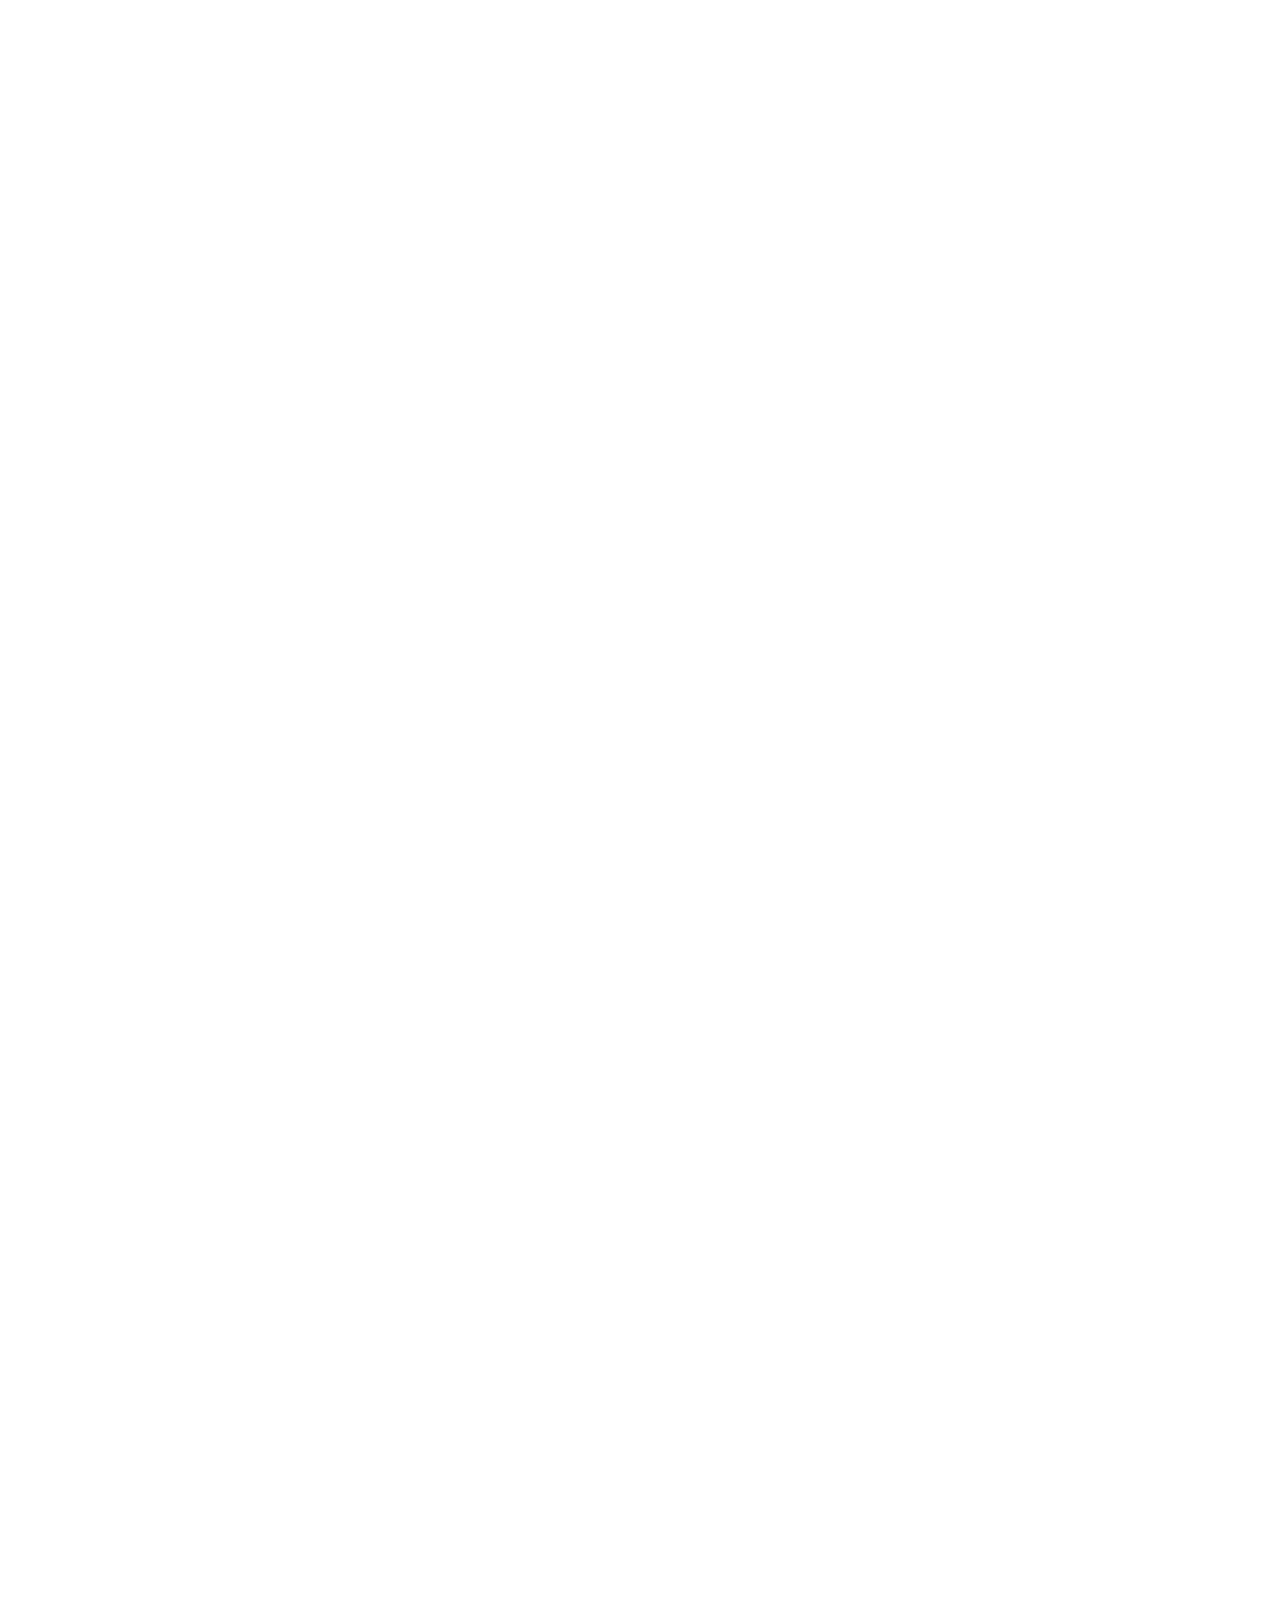
==== index.html @ 17d7c436 "fix(dashboard): fix LLR display, show lead-time adjusted threshold next to policy, add exercise bann" ====
<!DOCTYPE html>
<html lang="en" class="auth-pending">
<head>
  <meta charset="UTF-8">
  <meta name="viewport" content="width=device-width, initial-scale=1.0">
  <title>CrisisSense AI — Calibrated Crisis Decision Intelligence</title>

  <style>html.auth-pending body { visibility: hidden; }</style>
  <script type="module">
    import { isSupabaseConfigured, supabase } from './supabase-config.js';

    function showUser(user) {
      const name = user.user_metadata?.display_name || user.email || 'Duty Officer';
      const nameElem = document.getElementById('userDisplayName');
      const avatarElem = document.getElementById('userAvatarCircle');
      if (nameElem) nameElem.textContent = name.split('@')[0].split('/')[0];
      if (avatarElem) avatarElem.textContent = name.charAt(0).toUpperCase();
    }

    if (!isSupabaseConfigured) {
      window.location.replace('login.html?setup=supabase');
    } else {
      try {
        const { data, error } = await supabase.auth.getSession();
        if (error) throw error;
        if (!data.session) {
          window.location.replace('login.html');
        } else {
          const { data: userData, error: userError } = await supabase.auth.getUser();
          if (userError) throw userError;
          if (!userData.user) {
            window.location.replace('login.html');
          } else {
            showUser(userData.user);
            document.documentElement.classList.remove('auth-pending');

            const logoutBtn = document.getElementById('logoutBtn');
            logoutBtn?.addEventListener('click', async () => {
              logoutBtn.disabled = true;
              const { error: signOutError } = await supabase.auth.signOut();
              if (signOutError) {
                logoutBtn.disabled = false;
                window.alert('Sign-out failed: ' + signOutError.message);
                return;
              }
              window.location.replace('login.html?logout=1');
            });
          }
        }
      } catch (error) {
        console.error('Unable to verify Supabase session:', error);
        window.location.replace('login.html?authError=session');
      }
    }
  </script>
  <link rel="preconnect" href="https://fonts.googleapis.com">
  <link rel="preconnect" href="https://fonts.gstatic.com" crossorigin>
  <link href="https://fonts.googleapis.com/css2?family=Chakra+Petch:ital,wght@0,400;0,600;0,700;1,400&family=JetBrains+Mono:wght@300;400;500;700&family=Plus+Jakarta+Sans:wght@300;400;500;600;700;800&display=swap" rel="stylesheet">
  <link rel="stylesheet" href="styles.css">
</head>
<body class="tactical-theme">

  <!-- MANDATORY EXERCISE BANNER -->
  <div class="exercise-safety-banner" role="alert">
    <span class="safety-badge">EXERCISE ONLY</span>
    <span class="safety-text">EXERCISE &ndash; SIMULATED DATA, NOT FOR OPERATIONAL USE</span>
  </div>

  <!-- TOP NAV BAR -->
  <header class="top-nav">
    <div class="nav-brand">
      <div class="radar-logo-pulse">
        <span class="radar-ping"></span>
        <svg class="nav-icon" viewBox="0 0 24 24" fill="none" stroke="currentColor" stroke-width="2">
          <circle cx="12" cy="12" r="10"></circle>
          <path d="M12 2a10 10 0 0 1 10 10"></path>
          <circle cx="12" cy="12" r="4"></circle>
          <line x1="12" y1="12" x2="19" y2="5"></line>
        </svg>
      </div>
      <div class="brand-text">
        <div class="brand-title">THE FIRST 10 MINUTES</div>
        <div class="brand-subtitle">Online Calibrated Crisis Inference & Optimal Stopping Engine</div>
      </div>
    </div>

    <!-- Live Telemetry Ticker -->
    <div class="nav-telemetry">
      <div class="telemetry-item">
        <span class="label">METROPOLIS:</span>
        <span class="value">SECTOR 07 (8.4M POP)</span>
      </div>
      <div class="telemetry-separator">/</div>
      <div class="telemetry-item">
        <span class="label">CYCLE:</span>
        <span class="value highlight-amber">60s BAYESIAN POSTERIOR</span>
      </div>
      <div class="telemetry-separator">/</div>
      <div class="telemetry-item">
        <span class="label">STATUS:</span>
        <span class="status-indicator live" id="systemStatusIndicator">
          <span class="pulse-dot"></span> <span id="systemStatusText">LIVE ENGINE</span>
        </span>
        <span id="offlineBadge" class="offline-badge" style="display: none;">OFFLINE DEMO DATA</span>
      </div>
    </div>

    <!-- Quick Actions -->
    <div class="nav-actions">
      <button class="sound-toggle-btn" id="soundToggle" title="Toggle Tactical Audio (Synthesized Web Audio)">
        <svg class="audio-icon unmuted" id="audioIcon" viewBox="0 0 24 24" fill="none" stroke="currentColor" stroke-width="2">
          <polygon points="11 5 6 9 2 9 2 15 6 15 11 19 11 5"></polygon>
          <path d="M19.07 4.93a10 10 0 0 1 0 14.14M15.54 8.46a5 5 0 0 1 0 7.07"></path>
        </svg>
        <span class="audio-label" id="audioLabel">AUDIO ON</span>
      </button>

      <a href="#simulator" class="btn btn-outline nav-btn">
        <svg viewBox="0 0 24 24" fill="none" stroke="currentColor" stroke-width="2"><polygon points="5 3 19 12 5 21 5 3"></polygon></svg>
        Live Simulator
      </a>

      <a href="#twin-test" class="btn btn-primary nav-btn">
        <svg viewBox="0 0 24 24" fill="none" stroke="currentColor" stroke-width="2"><path d="M16 16v1a2 2 0 0 1-2 2H3a2 2 0 0 1-2-2V7a2 2 0 0 1 2-2h11a2 2 0 0 1 2 2v1"></path><path d="M18 8h4a2 2 0 0 1 2 2v7a2 2 0 0 1-2 2h-4"></path><circle cx="8" cy="12" r="2"></circle></svg>
        Twin Test
      </a>

      <!-- Logged-in User & Sign Out -->
      <div class="user-auth-badge" id="userAuthBadge">
        <span class="user-avatar-circle" id="userAvatarCircle">U</span>
        <span class="user-badge-name" id="userDisplayName">User</span>
        <button type="button" class="btn-logout-header" id="logoutBtn" title="Sign out">
          <svg width="12" height="12" viewBox="0 0 24 24" fill="none" stroke="currentColor" stroke-width="2" stroke-linecap="round" stroke-linejoin="round">
            <path d="M9 21H5a2 2 0 0 1-2-2V5a2 2 0 0 1 2-2h4"></path>
            <polyline points="16 17 21 12 16 7"></polyline>
            <line x1="21" y1="12" x2="9" y2="12"></line>
          </svg>
          Sign Out
        </button>
      </div>
    </div>
  </header>

  <!-- HERO SECTION -->
  <section class="hero-section">
    <div class="hero-bg-grid"></div>
    <div class="hero-radial-glow"></div>

    <div class="container hero-container">
      <div class="hero-header-badge">
        <span class="badge-fire">CRISIS INTELLIGENCE BENCHMARK</span>
        <span class="badge-tag">ONLINE MULTI-SOURCE INFERENCE UNDER UNCERTAINTY</span>
      </div>

      <h1 class="hero-title">
        A DISASTER RARELY BEGINS AT THE MOMENT <span class="gradient-text">IT BECOMES VISIBLE.</span>
      </h1>

      <div class="hero-narrative-card">
        <div class="narrative-meta">
          <span class="narrative-time"><svg viewBox="0 0 24 24" width="14" height="14" fill="none" stroke="currentColor" stroke-width="2"><circle cx="12" cy="12" r="10"></circle><polyline points="12 6 12 12 16 14"></polyline></svg> TUESDAY EVENING · 20:00 · 8,000,000 CITIZENS</span>
          <span class="narrative-tag">THE 10-MINUTE WINDOW</span>
        </div>
        <p class="narrative-quote">
          “At <strong>00:00</strong> the rain gets heavier. At <strong>00:03</strong> drainage sensors report anomalies. At <strong>00:05</strong> traffic slows. At <strong>00:07</strong> emergency lines get busy. At <strong>00:09</strong> two hospitals report unusual arrivals. The duty officer has <em>one question and one button</em>: is this noise, a broken sensor, a minor local incident, or the first ten minutes of a cascading crisis? <strong>Waiting costs lives, but pressing the button for nothing costs credibility and trains the city to ignore the next real alarm.</strong>”
        </p>
      </div>

      <!-- Core Challenge Callout Banner -->
      <div class="core-challenge-banner">
        <div class="core-challenge-glow"></div>
        <div class="core-challenge-icon">
          <svg viewBox="0 0 24 24" fill="none" stroke="currentColor" stroke-width="2">
            <polygon points="13 2 3 14 12 14 11 22 21 10 12 10 13 2"></polygon>
          </svg>
        </div>
        <div class="core-challenge-content">
          <div class="core-challenge-title">CORE MANDATE:</div>
          <div class="core-challenge-statement">
            <strong>Be calibrated</strong> when it cannot know for sure, <strong>commit fast</strong> when the evidence solidifies, and <strong>explain exactly</strong> why it changed its mind.
          </div>
        </div>
      </div>

      <!-- Action Policy Spectrum -->
      <div class="action-spectrum-bar">
        <div class="spectrum-label">RECOMMENDED ACTION COST SPECTRUM:</div>
        <div class="spectrum-steps">
          <div class="spectrum-step step-watch active" data-action="WATCH">
            <div class="step-code">WATCH</div>
            <div class="step-desc">Passive monitoring ($0 cost, 0 cry-wolf)</div>
          </div>
          <div class="spectrum-arrow">&rarr;</div>
          <div class="spectrum-step step-prepare" data-action="PREPARE">
            <div class="step-code">PREPARE</div>
            <div class="step-desc">Internal agency standby (minimal cost)</div>
          </div>
          <div class="spectrum-arrow">&rarr;</div>
          <div class="spectrum-step step-alert" data-action="ALERT">
            <div class="step-code">ALERT</div>
            <div class="step-desc">Pre-deploy first responders & assets</div>
          </div>
          <div class="spectrum-arrow">&rarr;</div>
          <div class="spectrum-step step-escalate" data-action="ESCALATE">
            <div class="step-code">ESCALATE</div>
            <div class="step-desc">Simulated siren dispatch (exercise only) / evacuation order</div>
          </div>
        </div>
      </div>
    </div>
  </section>

  <!-- LIVE MISSION CONTROL & SIMULATOR SECTION -->
  <section class="section simulator-section" id="simulator">
    <div class="container">
      <div class="section-header">
        <div>
          <div class="section-eyebrow">INTERACTIVE ENGINE DEMO</div>
          <h2 class="section-title">Minute-by-Minute Crisis Inference HUD</h2>
          <p class="section-lead">Step through the 00:00 &ndash; 00:10 minute timeline. Watch calibrated Bayesian probabilities re-weight, causal foresight predict failures, and optimal stopping prevent premature false alarms.</p>
        </div>

        <div class="scenario-selector-pill">
          <span class="pill-label">EXPERIMENT:</span>
          <button class="pill-option active" id="btnScenarioAlpha" data-scenario="alpha">
            <span class="pill-dot red"></span> Episode Alpha (Cascading Disaster)
          </button>
          <button class="pill-option" id="btnScenarioBeta" data-scenario="beta">
            <span class="pill-dot amber"></span> Episode Beta (The Twin Mimic / Coincidence)
          </button>
        </div>
      </div>

      <section class="weather-panel" aria-labelledby="weatherTitle" aria-live="polite">
        <div class="weather-panel-heading">
          <div>
            <div class="section-eyebrow">LIVE WEATHER FORECAST</div>
            <h3 id="weatherTitle">Berlin <span>(52.52, 13.41)</span></h3>
          </div>
          <div class="weather-update">
            <span id="weatherStatus" role="status">Loading forecast&hellip;</span>
            <button type="button" class="weather-refresh-button" id="weatherRefreshBtn">Refresh</button>
          </div>
        </div>
        <div class="weather-metrics">
          <div class="weather-metric">
            <span class="weather-metric-label">Temperature</span>
            <strong id="weatherTemperature">&mdash;</strong>
            <span id="weatherDescription">Waiting for forecast</span>
          </div>
          <div class="weather-metric">
            <span class="weather-metric-label">Rain</span>
            <strong id="weatherRain">&mdash;</strong>
            <span>Hourly precipitation</span>
          </div>
          <div class="weather-metric">
            <span class="weather-metric-label">Wind at 120 m</span>
            <strong id="weatherWind">&mdash;</strong>
            <span id="weatherWindDirection">Direction unavailable</span>
          </div>
          <div class="weather-metric">
            <span class="weather-metric-label">Sea-level pressure</span>
            <strong id="weatherPressure">&mdash;</strong>
            <span id="weatherForecastTime">Forecast hour unavailable</span>
          </div>
        </div>
        <p class="weather-disclaimer">Forecast context only&mdash;not an emergency alert or a crisis determination. The simulator below remains demonstration data. Source: <a href="https://open-meteo.com/" target="_blank" rel="noopener noreferrer">Open-Meteo</a>.</p>
      </section>

      <!-- SIMULATOR CONTROL BAR -->
      <div class="sim-control-dock">
        <!-- Time Display -->
        <div class="sim-time-display">
          <div class="time-label">ELAPSED TIME</div>
          <div class="digital-clock" id="clockDisplay">00:00</div>
          <div class="time-sub">CYCLE: MINUTE <span id="currentMinuteNum">0</span>/10</div>
        </div>

        <!-- Playback Controls -->
        <div class="sim-playback-group">
          <button class="btn btn-icon" id="btnPrevMin" title="Previous Minute">
            <svg width="24" height="24" viewBox="0 0 24 24" fill="none" stroke="currentColor" stroke-width="2"><polygon points="19 20 9 12 19 4 19 20"></polygon><line x1="5" y1="19" x2="5" y2="5"></line></svg>
          </button>
          <button class="btn btn-action-play" id="btnPlayPause">
            <svg class="play-icon" id="playIcon" viewBox="0 0 24 24" fill="currentColor"><polygon points="5 3 19 12 5 21 5 3"></polygon></svg>
            <span id="playBtnText">START 10-MIN STREAM</span>
          </button>
          <button class="btn btn-icon" id="btnNextMin" title="Next Minute">
            <svg width="24" height="24" viewBox="0 0 24 24" fill="none" stroke="currentColor" stroke-width="2"><polygon points="5 4 15 12 5 20 5 4"></polygon><line x1="19" y1="5" x2="19" y2="19"></line></svg>
          </button>
          <button class="btn btn-icon" id="btnResetSim" title="Reset Episode">
            <svg width="24" height="24" viewBox="0 0 24 24" fill="none" stroke="currentColor" stroke-width="2"><polyline points="1 4 1 10 7 10"></polyline><path d="M3.51 15a9 9 0 1 0 2.13-9.36L1 10"></path></svg>
          </button>
        </div>

        <!-- Playback Speed -->
        <div class="sim-speed-selector">
          <span class="speed-label">SPEED:</span>
          <button class="speed-btn active" data-speed="1500">1x</button>
          <button class="speed-btn" data-speed="800">2x</button>
          <button class="speed-btn" data-speed="400">4x</button>
        </div>

        <!-- Adversity Stress Test Toggles -->
        <div class="adversity-dock">
          <div class="adversity-label">INJECT ADVERSITY:</div>
          <div class="adversity-toggles">
            <label class="toggle-pill" title="Drop 100 sensors simultaneously via gateway failure">
              <input type="checkbox" id="toggleGatewayDrop">
              <span class="toggle-track"></span>
              <span class="toggle-text">Gateway Cutout</span>
            </label>
            <label class="toggle-pill" title="Coordinated viral rumor swarm mimicking flood panic">
              <input type="checkbox" id="toggleRumorMimic">
              <span class="toggle-track"></span>
              <span class="toggle-text">Rumor Swarm</span>
            </label>
            <label class="toggle-pill" title="Simulate delayed 911 dispatch logs & out-of-order packets">
              <input type="checkbox" id="toggleStreamJitter">
              <span class="toggle-track"></span>
              <span class="toggle-text">Out-of-Order</span>
            </label>
            <label class="toggle-pill" title="Inject 20 frozen drainage sensors with dry rain">
              <input type="checkbox" id="toggleStructuredLie">
              <span class="toggle-track"></span>
              <span class="toggle-text">Structured Lie</span>
            </label>
          </div>
        </div>
      </div>

      <!-- TIMELINE SCRUBBER -->
      <div class="timeline-scrubber-wrapper">
        <div class="timeline-track" id="timelineTrack">
          <div class="timeline-progress" id="timelineProgress" style="width: 0%;"></div>
          <!-- Scrubber Minute Nodes (0 to 10) -->
          <div class="scrub-nodes" id="scrubNodes">
            <!-- Populated via JavaScript -->
          </div>
        </div>
        <div class="scrub-twin-indicator">
          <div class="twin-bracket identical">
            <span class="bracket-line"></span>
            <span class="bracket-tag">00:00 &ndash; 00:07 IDENTICAL TWIN PREFIX (DO NOT PREMATURELY GUESS)</span>
          </div>
          <div class="twin-bracket split">
            <span class="bracket-line split-line"></span>
            <span class="bracket-tag split-tag">00:08+ DIVERGENCE &amp; SPEED PENALTY</span>
          </div>
        </div>
      </div>

      <!-- MAIN HUD DASHBOARD GRID -->
      <div class="hud-grid">

        <!-- COLUMN 1: LIVE INGESTION STREAM -->
        <div class="hud-panel stream-feed-panel">
          <div class="panel-header">
            <div class="panel-title-group">
              <svg class="panel-icon" viewBox="0 0 24 24" fill="none" stroke="currentColor" stroke-width="2"><polyline points="22 12 18 12 15 21 9 3 6 12 2 12"></polyline></svg>
              <h3>Multi-Source Event Stream</h3>
            </div>
            <div class="stream-badge-count" id="streamEventCount">0 EVENTS INGESTED</div>
          </div>
          <div class="panel-filter-tabs">
            <button class="filter-tab active" data-filter="all">ALL</button>
            <button class="filter-tab" data-filter="sensor">SENSORS</button>
            <button class="filter-tab" data-filter="dispatch">911 DISPATCH</button>
            <button class="filter-tab" data-filter="hospital">HOSPITALS</button>
            <button class="filter-tab" data-filter="social">CITIZEN/SOCIAL</button>
          </div>
          <div class="stream-event-list" id="streamEventList">
            <!-- Events injected dynamically -->
          </div>
          <div class="stream-meta-footer">
            <div class="stream-stat">
              <span class="k">Correlated Noise Filter:</span>
              <span class="v" id="noiseFilterStatus">ACTIVE (GW-Cluster Imputation)</span>
            </div>
            <div class="stream-stat">
              <span class="k">Source Trust Score:</span>
              <span class="v highlight-emerald" id="sourceTrustScore">94.2%</span>
            </div>
          </div>
        </div>

        <!-- COLUMN 2: 4-HYPOTHESES BELIEF GAUGE & COST MODEL -->
        <div class="hud-panel decision-core-panel">
          <div class="panel-header">
            <div class="panel-title-group">
              <svg class="panel-icon" viewBox="0 0 24 24" fill="none" stroke="currentColor" stroke-width="2"><path d="M21.21 15.89A10 10 0 1 1 8 2.83"></path><path d="M22 12A10 10 0 0 0 12 2v10z"></path></svg>
              <h3>4-Hypothesis Calibrated Distribution</h3>
            </div>
            <div class="entropy-meter" id="entropyMetric" title="Shannon Entropy of Belief State">
              H(P) = <strong>1.98 bits</strong> (Calibrated Uncertainty)
            </div>
          </div>

          <div class="hypothesis-bars-container">
            <!-- H0: Noise -->
            <div class="hypo-bar-row" id="hypoRowH0">
              <div class="hypo-meta">
                <span class="hypo-name">H₀: Pure Noise / Weather Fluke</span>
                <span class="hypo-prob" id="probH0">40.0%</span>
              </div>
              <div class="hypo-bar-track">
                <div class="hypo-bar-fill fill-noise" id="barH0" style="width: 40%;"></div>
              </div>
              <div class="hypo-hint">Normal rainfall, stochastic call variance</div>
            </div>

            <!-- H1: Sensor Failure -->
            <div class="hypo-bar-row" id="hypoRowH1">
              <div class="hypo-meta">
                <span class="hypo-name">H₁: Sensor Failure / Gateway Outage</span>
                <span class="hypo-prob" id="probH1">35.0%</span>
              </div>
              <div class="hypo-bar-track">
                <div class="hypo-bar-fill fill-sensor" id="barH1" style="width: 35%;"></div>
              </div>
              <div class="hypo-hint">Common-cause telemetry drop or hardware glitch</div>
            </div>

            <!-- H2: Isolated Incident -->
            <div class="hypo-bar-row" id="hypoRowH2">
              <div class="hypo-meta">
                <span class="hypo-name">H₂: Isolated Local Incident</span>
                <span class="hypo-prob" id="probH2">18.0%</span>
              </div>
              <div class="hypo-bar-track">
                <div class="hypo-bar-fill fill-isolated" id="barH2" style="width: 18%;"></div>
              </div>
              <div class="hypo-hint">Single intersection clog or local flu cluster</div>
            </div>

            <!-- H3: Cascading Crisis -->
            <div class="hypo-bar-row" id="hypoRowH3">
              <div class="hypo-meta">
                <span class="hypo-name">H₃: Cascading Crisis (Disaster)</span>
                <span class="hypo-prob" id="probH3">7.0%</span>
              </div>
              <div class="hypo-bar-track">
                <div class="hypo-bar-fill fill-crisis" id="barH3" style="width: 7%;"></div>
              </div>
              <div class="hypo-hint">Multi-system domino failure across critical sectors</div>
            </div>
          </div>

          <!-- RECOMMENDED ACTION & OPTIMAL STOPPING HUD -->
          <div class="recommended-action-card">
            <div class="action-card-top">
              <div class="action-subtext">CURRENT CALIBRATED POLICY</div>
              <div class="action-state-display" id="actionStateDisplay">
                <div class="state-badge-row">
                  <span class="state-badge watch" id="actionStateBadge">WATCH</span>
                  <span class="threshold-pill" id="policyThresholdPill">Threshold: P(H₃) &ge; 65.5%</span>
                </div>
                <span class="state-rationale" id="actionRationale">Cost of premature escalation (\$1.8M) exceeds expected damage. Maintain surveillance.</span>
              </div>
            </div>

            <!-- Anti-Flip-Flop Hysteresis Lock Status -->
            <div class="hysteresis-indicator">
              <svg viewBox="0 0 24 24" width="14" height="14" fill="none" stroke="currentColor" stroke-width="2"><rect x="3" y="11" width="18" height="11" rx="2" ry="2"></rect><path d="M7 11V7a5 5 0 0 1 10 0v4"></path></svg>
              <span>Hysteresis Filter: <strong id="hysteresisStatus">LOCKED (Monotonic Escalation Gate)</strong> — Alert flip-flops strictly forbidden</span>
            </div>

            <!-- Cost Model Tradeoff Bar -->
            <div class="cost-tradeoff-block">
              <div class="tradeoff-header">
                <span>Cry-Wolf False Alarm Penalty</span>
                <span>Expected Crisis Damage Avoided</span>
              </div>
              <div class="tradeoff-gauge">
                <div class="gauge-left" id="gaugeCryWolf" style="width: 75%;"></div>
                <div class="gauge-right" id="gaugeDamageAvoided" style="width: 25%;"></div>
              </div>
              <div class="tradeoff-values">
                <span class="val-left" id="valCryWolf">Penalty: High (Credibility Cost)</span>
                <span class="val-center" id="valThreshold">Threshold split at 00:08</span>
                <span class="val-right" id="valDamage">Lead Time: Safe</span>
              </div>
            </div>
          </div>
        </div>

        <!-- COLUMN 3: FORESIGHT & CAUSAL ATTRIBUTION -->
        <div class="hud-panel foresight-panel">
          <div class="panel-header">
            <div class="panel-title-group">
              <svg class="panel-icon" viewBox="0 0 24 24" fill="none" stroke="currentColor" stroke-width="2"><polygon points="12 2 15.09 8.26 22 9.27 17 14.14 18.18 21.02 12 17.77 5.82 21.02 7 14.14 2 9.27 8.91 8.26 12 2"></polygon></svg>
              <h3>Foresight & Causal Attribution</h3>
            </div>
            <div class="graph-tag">DAG REASONING</div>
          </div>

          <!-- FORECAST NEXT 3 EVENTS -->
          <div class="foresight-events-box">
            <div class="box-title">
              <svg viewBox="0 0 24 24" width="14" height="14" fill="none" stroke="currentColor" stroke-width="2"><circle cx="12" cy="12" r="10"></circle><polyline points="12 6 12 12 14 14"></polyline></svg>
              FORECAST NEXT 3 EVENTS (Causal Horizon):
            </div>
            <div class="foresight-list" id="foresightList">
              <!-- Dynamically populated -->
            </div>
          </div>

          <!-- EXPLAIN WHY IT CHANGED ITS MIND -->
          <div class="attribution-drawer">
            <div class="box-title">
              <svg viewBox="0 0 24 24" width="14" height="14" fill="none" stroke="currentColor" stroke-width="2"><circle cx="12" cy="12" r="10"></circle><line x1="12" y1="16" x2="12" y2="12"></line><line x1="12" y1="8" x2="12.01" y2="8"></line></svg>
              WHY DID THE ENGINE CHANGE ITS MIND?
            </div>
            <div class="attribution-content" id="attributionContent">
              <p class="attr-step"><span class="time-pill">00:00</span> Flat rainfall baseline across 12 sectors. Prior unshifted.</p>
              <p class="attr-current">Awaiting minute stream progression. The causal engine isolates common-cause sensor artifacts from real physics.</p>
            </div>
          </div>

          <!-- CAUSAL MINI GRAPH CANVAS -->
          <div class="causal-graph-canvas-wrap">
            <div class="canvas-label">TOPOLOGICAL CAUSAL GRAPH (PHYSICAL PROPAGATION):</div>
            <canvas id="causalGraphCanvas" width="380" height="160"></canvas>
            <div class="canvas-legend">
              <span class="legend-item"><span class="dot active-node"></span> Active Ingestion</span>
              <span class="legend-item"><span class="dot predicted-node"></span> Predicted Next</span>
              <span class="legend-item"><span class="dot inert-node"></span> Unaffected</span>
            </div>
          </div>
        </div>

      </div>

      <!-- DUTY OFFICER INTERACTIVE CONSOLE (GAME MODE) -->
      <div class="duty-officer-console">
        <div class="officer-hud-header">
          <div class="officer-tag">DUTY OFFICER'S DECISION DESK</div>
          <h3>“One Question & One Button: Test Your Human Judgment Against The Machine”</h3>
          <p>Press the button whenever you are convinced this is a Cascading Crisis. Can you avoid being fooled by the Twin Mimic while securing vital lead time in the True Crisis?</p>
        </div>

        <div class="officer-action-row">
          <div class="officer-button-area">
            <button class="big-red-button" id="dutyOfficerButton">
              <div class="button-inner-ring">
                <span class="button-label">ESCALATE</span>
                <span class="button-sub">TRIGGER PUBLIC ALARM</span>
              </div>
            </button>
            <div class="button-tooltip">Penalty: Instant city panic if wrong (-500 pts). Damage avoided if right (+100 pts/min lead time).</div>
          </div>

          <div class="officer-scoreboard">
            <div class="score-card">
              <div class="score-label">YOUR CALL:</div>
              <div class="score-val" id="userDecisionText">MONITORING (WAITING)</div>
            </div>
            <div class="score-card">
              <div class="score-label">MACHINE POLICY:</div>
              <div class="score-val highlight-cyan" id="machinePolicyText">WATCH</div>
            </div>
            <div class="score-card">
              <div class="score-label">CALIBRATION SCORE:</div>
              <div class="score-val" id="twinScoreText">--</div>
            </div>
            <div class="score-card">
              <div class="score-label">EVALUATION OUTCOME:</div>
              <div class="score-val" id="dutyOutcomeText">SIMULATING...</div>
            </div>
          </div>
        </div>
      </div>
      <!-- COMMON ALERTING PROTOCOL (CAP v1.2) PANEL -->
      <div class="cap-alert-panel" id="capAlertPanel">
        <div class="cap-panel-header">
          <div class="cap-header-left">
            <span class="cap-standard-badge">OASIS / WMO CAP v1.2</span>
            <span class="cap-exercise-badge">STATUS: EXERCISE ONLY</span>
            <h4 class="cap-title">Common Alerting Protocol (CAP v1.2) Digital Dispatch Feed</h4>
          </div>
          <div class="cap-format-toggle">
            <button class="cap-format-btn active" id="btnCapJson" data-format="json">JSON</button>
            <button class="cap-format-btn" id="btnCapXml" data-format="xml">XML</button>
          </div>
        </div>
        <div class="cap-panel-body">
          <div class="cap-status-summary" id="capStatusSummary">
            <span class="cap-pulse-indicator" id="capPulseIndicator"></span>
            <span id="capStatusText">System in WATCH state &mdash; Alert dispatch staged (Exercise Only).</span>
          </div>
          <pre class="cap-code-block"><code id="capCodeContent">// Awaiting ESCALATE policy threshold crossing to dispatch standardized CAP v1.2 alert payload...</code></pre>
        </div>
      </div>

    </div>
  </section>

  <!-- THE TWIN TEST: DEEP DIVE SECTION -->
  <section class="section twin-test-section" id="twin-test">
    <div class="container">
      <div class="section-header center">
        <div class="section-eyebrow">CORE BENCHMARK REQUIREMENT #1</div>
        <h2 class="section-title">The Twin Test: Calibrated Restraint vs. Fast Commitment</h2>
        <p class="section-lead">The acid test of early crisis intelligence. Both episodes present an identical 7-minute stream prefix. Weak models jump to conclusions early and hallucinate false alarms, while overfitted models react too late.</p>
      </div>

      <div class="twin-comparison-grid">
        <!-- Twin Alpha Column -->
        <div class="twin-column alpha-col">
          <div class="twin-col-header">
            <div class="twin-badge badge-crisis">EPISODE ALPHA: CASCADING DISASTER</div>
            <h4>Flash Flood &amp; Electrical Grid Cascade</h4>
            <p>Hidden truth: Levee micro-fissure escalating into regional transformer station submergence and medical ward blackout.</p>
          </div>

          <div class="twin-timeline-steps">
            <div class="twin-step identical">
              <span class="step-clock">00:00</span>
              <span class="step-event">Rainfall surges to 45mm/h across Sector 4.</span>
            </div>
            <div class="twin-step identical">
              <span class="step-clock">00:03</span>
              <span class="step-event">Underground drainage sensors report pressure anomalies.</span>
            </div>
            <div class="twin-step identical">
              <span class="step-clock">00:05</span>
              <span class="step-event">Arterial traffic drops by 68% along River Boulevard.</span>
            </div>
            <div class="twin-step identical">
              <span class="step-clock">00:07</span>
              <span class="step-event">911 emergency lines experience sudden spike in basement water reports.</span>
            </div>
            <div class="twin-step-diverge-banner">
              <span>CRITICAL DIVERGENCE POINT (00:08)</span>
            </div>
            <div class="twin-step diverge alpha-diverge">
              <span class="step-clock">00:08</span>
              <span class="step-event"><strong>Substation 7 telemetry disconnects.</strong> Water depth sensor reaches critical threshold.</span>
            </div>
            <div class="twin-step diverge alpha-diverge">
              <span class="step-clock">00:09</span>
              <span class="step-event"><strong>Hospitals report emergency generator switch-overs</strong> &amp; trauma admissions.</span>
            </div>
            <div class="twin-step diverge alpha-diverge">
              <span class="step-clock">00:10</span>
              <span class="step-event"><strong>Levee 4 breach confirmed.</strong> Full cascading grid failure.</span>
            </div>
          </div>

          <div class="twin-result-card crisis">
            <div class="result-title">IDEAL MACHINE RESPONSE:</div>
            <div class="result-body">Stay in <strong>WATCH / PREPARE</strong> between 00:00&ndash;00:07 (Twin entropy high). Immediately trigger <strong>ALERT at 00:08</strong> and <strong>ESCALATE at 00:09</strong>. Yields +8 minutes lead time for hospital evacuations!</div>
          </div>
        </div>

        <!-- Twin Split Visualizer -->
        <div class="twin-divider-graphic">
          <div class="divergence-icon">
            <svg width="24" height="24" viewBox="0 0 24 24" fill="none" stroke="currentColor" stroke-width="2">
              <circle cx="18" cy="6" r="3"></circle>
              <circle cx="6" cy="18" r="3"></circle>
              <path d="M18 9a9 9 0 0 1-9 9"></path>
            </svg>
          </div>
          <div class="divider-txt">IDENTICAL TO 00:07</div>
          <div class="divider-line"></div>
          <div class="divider-subtxt">SPLITS AT 00:08</div>
        </div>

        <!-- Twin Beta Column -->
        <div class="twin-column beta-col">
          <div class="twin-col-header">
            <div class="twin-badge badge-mimic">EPISODE BETA: THE TWIN MIMIC</div>
            <h4>Benign Storm + Flu Outbreak + Fiber Cut</h4>
            <p>Hidden truth: Independent non-crisis coincidences producing a statistical signature that mimics a catastrophe.</p>
          </div>

          <div class="twin-timeline-steps">
            <div class="twin-step identical">
              <span class="step-clock">00:00</span>
              <span class="step-event">Rainfall surges to 45mm/h across Sector 4.</span>
            </div>
            <div class="twin-step identical">
              <span class="step-clock">00:03</span>
              <span class="step-event">Underground drainage sensors report pressure anomalies.</span>
            </div>
            <div class="twin-step identical">
              <span class="step-clock">00:05</span>
              <span class="step-event">Arterial traffic drops by 68% along River Boulevard.</span>
            </div>
            <div class="twin-step identical">
              <span class="step-clock">00:07</span>
              <span class="step-event">911 emergency lines experience sudden spike in basement water reports.</span>
            </div>
            <div class="twin-step-diverge-banner">
              <span>CRITICAL DIVERGENCE POINT (00:08)</span>
            </div>
            <div class="twin-step diverge beta-diverge">
              <span class="step-clock">00:08</span>
              <span class="step-event"><strong>Gateway ISP fiber cut</strong> causes 80 sensors to drop offline simultaneously.</span>
            </div>
            <div class="twin-step diverge beta-diverge">
              <span class="step-clock">00:09</span>
              <span class="step-event"><strong>Hospital intake surge is verified as seasonal norovirus / flu cluster</strong>, not storm trauma.</span>
            </div>
            <div class="twin-step diverge beta-diverge">
              <span class="step-clock">00:10</span>
              <span class="step-event"><strong>Drainage clears.</strong> Traffic resumes. No structural damage detected.</span>
            </div>
          </div>

          <div class="twin-result-card mimic">
            <div class="result-title">IDEAL MACHINE RESPONSE:</div>
            <div class="result-body">Stay in <strong>WATCH</strong>. At 00:08, recognize correlated gateway outage ($H_1$) and medical cluster ($H_2$). <strong>Refuse to escalate to public alert</strong>, preserving \$2.5M in false-alarm municipal panic costs.</div>
          </div>
        </div>
      </div>
    </div>
  </section>

  <!-- ARCHITECTURAL REQUIREMENTS (THE 6 PILLARS) -->
  <section class="section architecture-section" id="architecture">
    <div class="container">
      <div class="section-header">
        <div class="section-eyebrow">SYSTEM SPECIFICATION</div>
        <h2 class="section-title">The 6 Pillars of Crisis Decision Architecture</h2>
        <p class="section-lead">Meeting the rigorous technical standards demanded by high-stakes urban infrastructure resilience.</p>
      </div>

      <div class="pillars-grid">
        <!-- Pillar 1 -->
        <div class="pillar-card">
          <div class="pillar-badge">PILLAR 01</div>
          <div class="pillar-icon">
            <svg width="24" height="24" viewBox="0 0 24 24" fill="none" stroke="currentColor" stroke-width="2"><path d="M12 22s8-4 8-10V5l-8-3-8 3v7c0 6 8 10 8 10z"></path></svg>
          </div>
          <h3 class="pillar-title">Honest Probabilities &amp; The Twin Test</h3>
          <p class="pillar-desc">
            Maintains strictly calibrated probabilities over four mutually exclusive hypotheses: <em>H₀ (Noise), H₁ (Sensor Failure), H₂ (Isolated Incident), H₃ (Cascading Crisis)</em>.
          </p>
          <div class="pillar-formula">
            <code>Brier Score: BS = 1/N &sum; (P_t - y_t)² &mdash; Divergence Penalty if H(P) &lt; &epsilon; before t=07</code>
          </div>
          <ul class="pillar-list">
            <li>Strict penalty for confident wrong guesses before split</li>
            <li>Maximum entropy prior during uninformative prefixes</li>
            <li>Asymmetrical rewards for early post-split commitment</li>
          </ul>
        </div>

        <!-- Pillar 2 -->
        <div class="pillar-card">
          <div class="pillar-badge">PILLAR 02</div>
          <div class="pillar-icon">
            <svg width="24" height="24" viewBox="0 0 24 24" fill="none" stroke="currentColor" stroke-width="2"><circle cx="12" cy="12" r="10"></circle><polyline points="12 6 12 12 14 14"></polyline><path d="M8 12h8"></path></svg>
          </div>
          <h3 class="pillar-title">Optimal Stopping &amp; Cost Model</h3>
          <p class="pillar-desc">
            Weighs the compounding value of evacuation lead time against the crippling penalty of false alarms (city fatigue / cry-wolf effect).
          </p>
          <div class="pillar-formula">
            <code>J*(x) = min { C_stop(x), C_continue(x) + E[J*(x_{t+1}) | x_t] }</code>
          </div>
          <ul class="pillar-list">
            <li>Bellman dynamic programming on partially observed Markov states</li>
            <li>Cost of false ESCALATE: public panic, trust decay, \$2.5M commerce halt</li>
            <li>Cost of late ESCALATE: exponential casualty curve per minute delayed</li>
          </ul>
        </div>

        <!-- Pillar 3 -->
        <div class="pillar-card">
          <div class="pillar-badge">PILLAR 03</div>
          <div class="pillar-icon">
            <svg width="24" height="24" viewBox="0 0 24 24" fill="none" stroke="currentColor" stroke-width="2"><circle cx="6" cy="6" r="3"></circle><circle cx="18" cy="18" r="3"></circle><circle cx="6" cy="18" r="3"></circle><line x1="6" y1="9" x2="6" y2="15"></line><line x1="9" y1="18" x2="15" y2="18"></line></svg>
          </div>
          <h3 class="pillar-title">Foresight &amp; Causal Reasoning</h3>
          <p class="pillar-desc">
            Forecasts the next three events with tight time horizons, proving it internalizes the causal mechanics of physical infrastructure rather than superficial correlation.
          </p>
          <div class="pillar-formula">
            <code>P(Event_{k} | do(Rainfall &gt; threshold), G_causal) &forall; k &in; {1,2,3}</code>
          </div>
          <ul class="pillar-list">
            <li>Do-Calculus intervention reasoning distinguishes root cause from symptoms</li>
            <li>Predicts hydraulic overflow &rarr; electrical trip &rarr; telemetry loss sequence</li>
            <li>Validates that downstream events conform to physical flow constraints</li>
          </ul>
        </div>

        <!-- Pillar 4 -->
        <div class="pillar-card">
          <div class="pillar-badge">PILLAR 04</div>
          <div class="pillar-icon">
            <svg width="24" height="24" viewBox="0 0 24 24" fill="none" stroke="currentColor" stroke-width="2"><path d="M21 16V8a2 2 0 0 0-1-1.73l-7-4a2 2 0 0 0-2 0l-7 4A2 2 0 0 0 3 8v8a2 2 0 0 0 1 1.73l7 4a2 2 0 0 0 2 0l7-4A2 2 0 0 0 21 16z"></path><polyline points="3.27 6.96 12 12.01 20.73 6.96"></polyline><line x1="12" y1="22.08" x2="12" y2="12"></line></svg>
          </div>
          <h3 class="pillar-title">Learning &amp; Prior Shifts</h3>
          <p class="pillar-desc">
            Autonomously updates trust in unreliable data sources across episodes and adapts to silent seasonal base-rate shifts (e.g., monsoon arrival) without offline retraining.
          </p>
          <div class="pillar-formula">
            <code>w_i(t+1) = w_i(t) &times; exp(&eta; &times; Accuracy_i) &mdash; Dirichlet Prior Update</code>
          </div>
          <ul class="pillar-list">
            <li>Continuous online meta-learning with streaming decay</li>
            <li>Bayesian discounting for aging or degraded hardware sensors</li>
            <li>Automatic adaptation when background storm base-rates triple</li>
          </ul>
        </div>

        <!-- Pillar 5 -->
        <div class="pillar-card">
          <div class="pillar-badge">PILLAR 05</div>
          <div class="pillar-icon">
            <svg width="24" height="24" viewBox="0 0 24 24" fill="none" stroke="currentColor" stroke-width="2"><rect x="2" y="2" width="20" height="8" rx="2" ry="2"></rect><rect x="2" y="14" width="20" height="8" rx="2" ry="2"></rect><line x1="6" y1="6" x2="6.01" y2="6"></line><line x1="6" y1="18" x2="6.01" y2="18"></line></svg>
          </div>
          <h3 class="pillar-title">Adversity &amp; Cutout Resilience</h3>
          <p class="pillar-desc">
            Handles massive telemetry dropouts (e.g., camera network gateway failure) and structured malicious mimics without crashing or hallucinating false crises.
          </p>
          <div class="pillar-formula">
            <code>Cluster_Outage(G) = 1 &rArr; Impute_Missing(S) ~ SpatialKriging(Neighbors)</code>
          </div>
          <ul class="pillar-list">
            <li>Identifies single-point-of-failure gateway outages masking 100 sensors</li>
            <li>Neutralizes astroturfed social media panic swarms via cross-verification</li>
            <li>Robust buffering for out-of-order dispatch logs and retrospective retractions</li>
          </ul>
        </div>

        <!-- Pillar 6 -->
        <div class="pillar-card">
          <div class="pillar-badge">PILLAR 06</div>
          <div class="pillar-icon">
            <svg width="24" height="24" viewBox="0 0 24 24" fill="none" stroke="currentColor" stroke-width="2"><polyline points="23 6 13.5 15.5 8.5 10.5 1 18"></polyline><polyline points="17 6 23 6 23 12"></polyline></svg>
          </div>
          <h3 class="pillar-title">Stability &amp; Anti-Flip-Flop</h3>
          <p class="pillar-desc">
            Guarantees decision stability. Strictly prevents erratic alert flip-flopping (e.g., ESCALATE &rarr; WATCH &rarr; ESCALATE) which irreversibly destroys municipal credibility.
          </p>
          <div class="pillar-formula">
            <code>&theta;_{escalate} = 0.82, &theta;_{de-escalate} = 0.25 (Dual-Threshold Hysteresis)</code>
          </div>
          <ul class="pillar-list">
            <li>Schmitt-trigger hysteresis bands for action transitions</li>
            <li>Monotonic public alert state machine with minimum confirmation windows</li>
            <li>Strict cool-down protocols before de-escalation can be signaled</li>
          </ul>
        </div>
      </div>
    </div>
  </section>

  <!-- INTERACTIVE COST MODEL CALCULATOR -->
  <section class="section cost-calculator-section" id="cost-model">
    <div class="container">
      <div class="section-header">
        <div class="section-eyebrow">DECISION THEORY PLAYGROUND &bull; ILLUSTRATIVE MODEL</div>
        <h2 class="section-title">Interactive Optimal Stopping &amp; Utility Simulator</h2>
        <p class="section-lead">Calibrate the economic and humanitarian tradeoff matrix. See how the optimal decision boundary &theta;* dynamically moves based on public panic costs and casualty penalties.</p>
      </div>

      <div class="calculator-grid">
        <div class="calc-controls-card">
          <h4>Utility &amp; Loss Parameters</h4>

          <div class="slider-control-group">
            <div class="slider-header">
              <label>Cost of False Alarm (Cry-Wolf City Panic):</label>
              <span class="slider-val" id="valFalseAlarmCost">$2,500,000</span>
            </div>
            <input type="range" id="inputFalseAlarm" min="500000" max="10000000" step="250000" value="2500000">
            <div class="slider-hint">Commercial shutdown, sirens blaring for nothing, trust eroded</div>
          </div>

          <div class="slider-control-group">
            <div class="slider-header">
              <label>Damage Cost Per Minute of Delayed Evacuation:</label>
              <span class="slider-val" id="valDelayDamageCost">$1,200,000 / min</span>
            </div>
            <input type="range" id="inputDelayDamage" min="200000" max="5000000" step="100000" value="1200000">
            <div class="slider-hint">Compounding physical damage, trapped vehicles, emergency triage load</div>
          </div>

          <div class="slider-control-group">
            <div class="slider-header">
              <label>Internal Readiness (PREPARE) Agency Cost:</label>
              <span class="slider-val" id="valPrepareCost">$40,000</span>
            </div>
            <input type="range" id="inputPrepare" min="10000" max="200000" step="10000" value="40000">
            <div class="slider-hint">Cheap prepositioning of rescue pumps, staging trucks, off-duty alert</div>
          </div>

          <div class="slider-control-group">
            <div class="slider-header">
              <label>Background Disaster Prior (Monsoon Season Shift):</label>
              <span class="slider-val" id="valPriorProb">4.0%</span>
            </div>
            <input type="range" id="inputPrior" min="1" max="25" step="1" value="4">
            <div class="slider-hint">Base probability of cascading crisis in a random 10-minute window</div>
          </div>
        </div>

        <div class="calc-results-card">
          <h4>Computed Optimal Thresholds</h4>
          <div class="policy-result-badges">
            <div class="policy-badge">
              <span class="pb-label">WATCH &rarr; PREPARE:</span>
              <span class="pb-val" id="threshPrepare">P(H₃) &ge; 14.2%</span>
            </div>
            <div class="policy-badge">
              <span class="pb-label">PREPARE &rarr; ALERT:</span>
              <span class="pb-val" id="threshAlert">P(H₃) &ge; 42.8%</span>
            </div>
            <div class="policy-badge highlight-red">
              <span class="pb-label">ALERT &rarr; ESCALATE:</span>
              <span class="pb-val" id="threshEscalate">P(H₃) &ge; 74.6%</span>
            </div>
          </div>

          <div class="tradeoff-analysis-text">
            <h5>Optimal Stopping Frontier Analysis:</h5>
            <p id="calcDynamicInsight">
              With current parameters, internal staging (<strong>PREPARE</strong>) is extremely cheap relative to public escalation. The optimal policy acts as a shock absorber: mobilize assets early at 14% belief, but do NOT push the public panic button until empirical evidence exceeds 75% confidence.
            </p>
          </div>

          <div class="calc-visual-strip">
            <div class="zone zone-watch" style="width: 14%;">WATCH</div>
            <div class="zone zone-prepare" style="width: 28%;">PREPARE</div>
            <div class="zone zone-alert" style="width: 32%;">ALERT</div>
            <div class="zone zone-escalate" style="width: 26%;">ESCALATE</div>
          </div>
        </div>
      </div>
    </div>
  </section>

  <!-- DATA STREAM & EVENT PAYLOAD SCHEMA -->
  <section class="section schema-section" id="schema">
    <div class="container">
      <div class="section-header">
        <div class="section-eyebrow">API &amp; INTEGRATION SPECIFICATION</div>
        <h2 class="section-title">Streaming Event Payload &amp; State Schemas</h2>
        <p class="section-lead">The standardized JSON format for continuous online ingestion and real-time belief broadcasts.</p>
      </div>

      <div class="schema-tabs-container">
        <div class="schema-tab-buttons">
          <button class="schema-btn active" data-schema="ingest">Ingestion Event Payload</button>
          <button class="schema-btn" data-schema="belief">Belief State Output (Per Minute)</button>
          <button class="schema-btn" data-schema="foresight">Foresight Causal Graph</button>
        </div>

        <div class="schema-code-block">
          <pre><code id="schemaCodeContent">
{
  "$schema": "https://crisissense.ai/schemas/v1/event-stream.json",
  "event_id": "evt_9948271_sector4",
  "timestamp": "2026-10-25T20:07:14.281Z",
  "elapsed_seconds": 434,
  "source_type": "HYDRO_TELEMETRY",
  "reliability_weight": 0.88,
  "is_retraction": false,
  "data": {
    "node_id": "drainage_culvert_48",
    "pressure_kpa": 420.5,
    "flow_rate_lps": 1840.2,
    "anomaly_sigma": 3.82
  },
  "provenance": {
    "gateway_id": "gw_hydro_north",
    "mesh_hops": 2,
    "received_order": 149
  }
}
          </code></pre>
        </div>
      </div>
    </div>
  </section>

  <!-- FOOTER -->
  <footer class="tactical-footer">
    <div class="container footer-content">
      <div class="footer-left">
        <div class="footer-logo">THE FIRST 10 MINUTES</div>
        <p>A continuous online prediction, foresight, and optimal stopping platform for critical municipal defense and disaster mitigation.</p>
        <div class="footer-copy">&copy; 2026 Crisis Intelligence Systems · Built for extreme-stakes decision environments.</div>
      </div>

      <div class="footer-links">
        <div class="link-group">
          <h5>Core Pillars</h5>
          <a href="#twin-test">The Twin Test</a>
          <a href="#simulator">Live HUD</a>
          <a href="#architecture">Optimal Stopping</a>
          <a href="#cost-model">Utility Playground</a>
        </div>
        <div class="link-group">
          <h5>Hypotheses</h5>
          <span>H₀: Noise</span>
          <span>H₁: Sensor Failure</span>
          <span>H₂: Isolated Local</span>
          <span>H₃: Cascading Crisis</span>
        </div>
        <div class="link-group">
          <h5>How to Run</h5>
          <span style="font-family: var(--font-mono); font-size: 0.75rem; color: #38bdf8; font-weight: 700;">Windows: .\start.bat</span>
          <span style="font-family: var(--font-mono); font-size: 0.72rem; color: #94a3b8;">Backend: port 8000</span>
          <span style="font-family: var(--font-mono); font-size: 0.72rem; color: #94a3b8;">Tests: pytest</span>
        </div>
        <div class="link-group">
          <h5>Actions</h5>
          <span class="code-span">WATCH</span>
          <span class="code-span">PREPARE</span>
          <span class="code-span">ALERT</span>
          <span class="code-span">ESCALATE</span>
        </div>
      </div>
    </div>
  </footer>

  <!-- SCRIPT -->
  <script src="api.js"></script>
  <script src="app.js"></script>

</body>
</html>
---- styles.css ----
/* ==========================================================================
   SAFETY EXERCISE BANNER
   ========================================================================== */
.exercise-safety-banner {
  background: #fef3c7;
  color: #92400e;
  border-bottom: 2px solid #f59e0b;
  padding: 0.45rem 1rem;
  font-family: var(--font-mono, monospace);
  font-size: 0.72rem;
  font-weight: 800;
  letter-spacing: 0.08em;
  display: flex;
  align-items: center;
  justify-content: center;
  gap: 0.6rem;
  text-transform: uppercase;
  position: relative;
  z-index: 101;
}

.exercise-safety-banner .safety-badge {
  background: #dc2626;
  color: #ffffff;
  padding: 0.15rem 0.45rem;
  border-radius: 3px;
  font-size: 0.65rem;
  font-weight: 900;
  letter-spacing: 0.06em;
}

/* ==========================================================================
   THE FIRST 10 MINUTES — Decent, Clean & Professional Light / White Theme
   ========================================================================== */

:root {
  --bg-core: #ffffff;
  --bg-surface: #f8fafc;
  --bg-panel: #ffffff;
  --bg-card: #ffffff;
  --bg-elevated: #f1f5f9;

  --border-subtle: #e2e8f0;
  --border-medium: #cbd5e1;
  --border-highlight: #2563eb;

  --text-main: #0f172a;       /* Slate 900 */
  --text-muted: #475569;      /* Slate 600 */
  --text-faint: #64748b;      /* Slate 500 */
  --text-inverse: #ffffff;

  --accent-amber: #d97706;    /* Amber 600 */
  --accent-amber-light: #fffbeb;
  --accent-amber-border: #fde68a;

  --accent-crimson: #dc2626;  /* Red 600 */
  --accent-crimson-light: #fef2f2;
  --accent-crimson-border: #fecaca;

  --accent-emerald: #16a34a;  /* Green 600 */
  --accent-emerald-light: #f0fdf4;
  --accent-emerald-border: #bbf7d0;

  --accent-cyan: #0284c7;     /* Sky 600 */
  --accent-cyan-light: #f0f9ff;
  --accent-cyan-border: #bae6fd;

  --accent-purple: #7c3aed;
  --accent-purple-light: #faf5ff;
  --accent-purple-border: #e9d5ff;

  --font-display: 'Plus Jakarta Sans', -apple-system, sans-serif;
  --font-mono: 'JetBrains Mono', Menlo, monospace;
  --font-body: 'Plus Jakarta Sans', -apple-system, sans-serif;

  --radius-sm: 6px;
  --radius-md: 10px;
  --radius-lg: 14px;
  --radius-xl: 18px;

  --shadow-panel: 0 4px 20px rgba(15, 23, 42, 0.05);
  --shadow-card: 0 1px 3px rgba(0, 0, 0, 0.05), 0 1px 2px rgba(0, 0, 0, 0.03);
  --shadow-glow: 0 4px 14px rgba(37, 99, 235, 0.12);
}

* {
  margin: 0;
  padding: 0;
  box-sizing: border-box;
}

html {
  scroll-behavior: smooth;
}

body.tactical-theme {
  background-color: var(--bg-core);
  color: var(--text-main);
  font-family: var(--font-body);
  line-height: 1.6;
  overflow-x: hidden;
  position: relative;
  min-height: 100vh;
}

/* Decent light subtle grid background */
body.tactical-theme::before {
  content: '';
  position: fixed;
  inset: 0;
  background-image: 
    linear-gradient(#f1f5f9 1px, transparent 1px),
    linear-gradient(90deg, #f1f5f9 1px, transparent 1px);
  background-size: 36px 36px;
  pointer-events: none;
  z-index: 0;
  opacity: 0.65;
}

.container {
  max-width: 1360px;
  margin: 0 auto;
  padding: 0 1.8rem;
  position: relative;
  z-index: 1;
}

/* ==========================================================================
   TOP NAV BAR — Clean Decent White Header
   ========================================================================== */
.top-nav {
  position: sticky;
  top: 0;
  z-index: 100;
  background: rgba(255, 255, 255, 0.95);
  backdrop-filter: blur(12px);
  border-bottom: 1px solid var(--border-subtle);
  display: flex;
  align-items: center;
  justify-content: space-between;
  padding: 0.8rem 2rem;
  gap: 1.5rem;
  box-shadow: 0 1px 4px rgba(0, 0, 0, 0.03);
}

.nav-brand {
  display: flex;
  align-items: center;
  gap: 0.9rem;
}

.radar-logo-pulse {
  position: relative;
  width: 40px;
  height: 40px;
  border-radius: 50%;
  background: #eff6ff;
  border: 1px solid #bfdbfe;
  display: flex;
  align-items: center;
  justify-content: center;
  color: #2563eb;
}

.radar-ping {
  position: absolute;
  inset: -4px;
  border-radius: 50%;
  border: 1px solid #93c5fd;
  animation: radarWave 2.4s infinite cubic-bezier(0, 0.2, 0.8, 1);
  opacity: 0.6;
}

@keyframes radarWave {
  0% { transform: scale(0.9); opacity: 0.9; }
  100% { transform: scale(1.6); opacity: 0; }
}

.nav-icon {
  width: 20px;
  height: 20px;
}

.brand-text .brand-title {
  font-family: var(--font-display);
  font-weight: 800;
  font-size: 1.18rem;
  letter-spacing: -0.01em;
  color: #0f172a;
  line-height: 1.15;
}

.brand-text .brand-subtitle {
  font-family: var(--font-mono);
  font-size: 0.68rem;
  letter-spacing: 0.02em;
  color: var(--text-muted);
}

.nav-telemetry {
  display: flex;
  align-items: center;
  gap: 0.8rem;
  background: #f8fafc;
  padding: 0.45rem 1.1rem;
  border-radius: var(--radius-sm);
  border: 1px solid var(--border-subtle);
  font-family: var(--font-mono);
  font-size: 0.78rem;
}

.telemetry-item .label {
  color: var(--text-faint);
  margin-right: 0.3rem;
  font-weight: 600;
}

.telemetry-item .value {
  color: var(--text-main);
  font-weight: 700;
}

.highlight-amber { color: var(--accent-amber) !important; }
.highlight-cyan { color: var(--accent-cyan) !important; }
.highlight-emerald { color: var(--accent-emerald) !important; }

.telemetry-separator {
  color: var(--border-medium);
}

.status-indicator {
  display: inline-flex;
  align-items: center;
  gap: 0.4rem;
  font-weight: 700;
}

.status-indicator.live {
  color: var(--accent-emerald);
}

.pulse-dot {
  width: 8px;
  height: 8px;
  border-radius: 50%;
  background: var(--accent-emerald);
  box-shadow: 0 0 8px rgba(22, 163, 74, 0.5);
  animation: pulseDot 1.4s infinite alternate;
}

@keyframes pulseDot {
  from { opacity: 0.4; }
  to { opacity: 1; }
}

.nav-actions {
  display: flex;
  align-items: center;
  gap: 0.75rem;
}

/* User Auth Badge in Top Nav */
.user-auth-badge {
  display: inline-flex;
  align-items: center;
  gap: 0.45rem;
  background: #f1f5f9;
  border: 1px solid var(--border-subtle);
  padding: 0.3rem 0.6rem;
  border-radius: 999px;
  font-size: 0.8rem;
}

.user-avatar-circle {
  width: 22px;
  height: 22px;
  border-radius: 50%;
  background: #2563eb;
  color: #ffffff;
  display: flex;
  align-items: center;
  justify-content: center;
  font-size: 0.72rem;
  font-weight: 700;
  text-transform: uppercase;
}

.user-badge-name {
  font-weight: 700;
  color: #0f172a;
  max-width: 100px;
  overflow: hidden;
  text-overflow: ellipsis;
  white-space: nowrap;
}

.btn-logout-header {
  display: inline-flex;
  align-items: center;
  gap: 0.3rem;
  background: #fee2e2;
  color: #b91c1c;
  border: 1px solid #fecaca;
  padding: 0.25rem 0.6rem;
  border-radius: 999px;
  font-size: 0.74rem;
  font-weight: 700;
  cursor: pointer;
  transition: all 0.15s ease;
}

.btn-logout-header:hover {
  background: #fecaca;
  color: #991b1b;
}

.sound-toggle-btn {
  display: flex;
  align-items: center;
  gap: 0.5rem;
  background: #ffffff;
  border: 1px solid var(--border-medium);
  color: var(--text-muted);
  font-family: var(--font-mono);
  font-size: 0.75rem;
  padding: 0.45rem 0.85rem;
  border-radius: var(--radius-sm);
  cursor: pointer;
  transition: all 0.2s ease;
}

.sound-toggle-btn:hover {
  border-color: #2563eb;
  color: #2563eb;
}

.sound-toggle-btn.muted {
  color: var(--text-faint);
  opacity: 0.7;
}

.audio-icon {
  width: 15px;
  height: 15px;
}

/* BUTTONS */
.btn {
  display: inline-flex;
  align-items: center;
  gap: 0.5rem;
  font-family: var(--font-display);
  font-weight: 700;
  font-size: 0.85rem;
  padding: 0.55rem 1.15rem;
  border-radius: var(--radius-sm);
  text-decoration: none;
  cursor: pointer;
  border: 1px solid transparent;
  transition: all 0.2s ease;
}

.btn svg {
  width: 16px;
  height: 16px;
}

.btn-primary {
  background: #2563eb;
  color: #ffffff;
  border-color: #2563eb;
  box-shadow: 0 2px 8px rgba(37, 99, 235, 0.25);
}

.btn-primary:hover {
  background: #1d4ed8;
  border-color: #1d4ed8;
  transform: translateY(-1px);
}

.btn-outline {
  background: #ffffff;
  border-color: var(--border-medium);
  color: #1e293b;
}

.btn-outline:hover {
  border-color: #2563eb;
  color: #2563eb;
  background: #f8fafc;
}

/* ==========================================================================
   HERO SECTION
   ========================================================================== */
.hero-section {
  position: relative;
  padding: 4.2rem 0 3.2rem;
  background-color: #ffffff;
  border-bottom: 1px solid var(--border-subtle);
  overflow: hidden;
}

.hero-radial-glow {
  position: absolute;
  top: -80px;
  left: 50%;
  transform: translateX(-50%);
  width: 800px;
  height: 400px;
  background: radial-gradient(circle, rgba(191, 219, 254, 0.45) 0%, rgba(224, 231, 255, 0.15) 50%, transparent 80%);
  pointer-events: none;
  z-index: 0;
}

.hero-container {
  display: flex;
  flex-direction: column;
  gap: 1.6rem;
}

.hero-header-badge {
  display: inline-flex;
  align-items: center;
  gap: 0.75rem;
  flex-wrap: wrap;
}

.badge-fire {
  background: #fef2f2;
  border: 1px solid #fecaca;
  color: #dc2626;
  font-family: var(--font-display);
  font-size: 0.75rem;
  font-weight: 800;
  padding: 0.25rem 0.65rem;
  border-radius: var(--radius-sm);
  letter-spacing: 0.05em;
}

.badge-tag {
  background: #eff6ff;
  border: 1px solid #bfdbfe;
  color: #2563eb;
  font-family: var(--font-mono);
  font-size: 0.72rem;
  padding: 0.25rem 0.65rem;
  border-radius: var(--radius-sm);
  font-weight: 600;
}

.hero-title {
  font-family: var(--font-display);
  font-size: clamp(2rem, 4vw, 3.2rem);
  font-weight: 800;
  line-height: 1.18;
  letter-spacing: -0.025em;
  color: #0f172a;
  max-width: 1050px;
}

.gradient-text {
  background: linear-gradient(120deg, #1d4ed8 0%, #2563eb 40%, #0284c7 80%);
  -webkit-background-clip: text;
  -webkit-text-fill-color: transparent;
  display: inline-block;
}

.hero-narrative-card {
  background: #ffffff;
  border: 1px solid var(--border-subtle);
  border-left: 4px solid #2563eb;
  border-radius: var(--radius-md);
  padding: 1.8rem 2.2rem;
  box-shadow: var(--shadow-panel);
}

.narrative-meta {
  display: flex;
  align-items: center;
  justify-content: space-between;
  margin-bottom: 0.9rem;
  font-family: var(--font-mono);
  font-size: 0.76rem;
  color: #2563eb;
  font-weight: 600;
}

.narrative-time {
  display: flex;
  align-items: center;
  gap: 0.4rem;
}

.narrative-tag {
  background: #f1f5f9;
  padding: 0.2rem 0.55rem;
  border-radius: var(--radius-sm);
  color: var(--text-muted);
}

.narrative-quote {
  font-size: 1.1rem;
  line-height: 1.7;
  color: #334155;
}

.narrative-quote strong {
  color: #0f172a;
}

.narrative-quote em {
  color: #2563eb;
  font-style: normal;
  font-weight: 600;
}

/* Core Challenge Banner */
.core-challenge-banner {
  background: #f8fafc;
  border: 1px solid #bfdbfe;
  border-left: 4px solid #2563eb;
  border-radius: var(--radius-md);
  padding: 1.2rem 1.6rem;
  display: flex;
  align-items: center;
  gap: 1.2rem;
}

.core-challenge-icon {
  width: 42px;
  height: 42px;
  border-radius: var(--radius-sm);
  background: #eff6ff;
  border: 1px solid #bfdbfe;
  color: #2563eb;
  display: flex;
  align-items: center;
  justify-content: center;
  flex-shrink: 0;
}

.core-challenge-title {
  font-family: var(--font-mono);
  font-size: 0.75rem;
  font-weight: 700;
  color: #2563eb;
  margin-bottom: 0.2rem;
}

.core-challenge-statement {
  font-size: 0.98rem;
  color: #1e293b;
  line-height: 1.5;
}

.core-challenge-statement strong {
  color: #0f172a;
}

/* Action Policy Spectrum */
.action-spectrum-bar {
  background: #ffffff;
  border: 1px solid var(--border-subtle);
  border-radius: var(--radius-md);
  padding: 1.4rem 1.8rem;
  box-shadow: var(--shadow-card);
}

.spectrum-label {
  font-family: var(--font-mono);
  font-size: 0.74rem;
  font-weight: 700;
  color: var(--text-faint);
  margin-bottom: 0.9rem;
  text-transform: uppercase;
}

.spectrum-steps {
  display: flex;
  align-items: center;
  gap: 0.75rem;
  flex-wrap: wrap;
}

.spectrum-step {
  flex: 1;
  min-width: 170px;
  background: #f8fafc;
  border: 1px solid var(--border-subtle);
  border-radius: var(--radius-sm);
  padding: 0.9rem 1rem;
  transition: all 0.2s ease;
}

.spectrum-step:hover {
  transform: translateY(-2px);
  border-color: #cbd5e1;
}

.spectrum-step.step-watch { border-top: 3px solid #64748b; }
.spectrum-step.step-prepare { border-top: 3px solid #0284c7; }
.spectrum-step.step-alert { border-top: 3px solid #d97706; }
.spectrum-step.step-escalate { border-top: 3px solid #dc2626; }

.step-code {
  font-family: var(--font-mono);
  font-weight: 800;
  font-size: 0.95rem;
  color: #0f172a;
}

.step-cost {
  font-family: var(--font-mono);
  font-size: 0.72rem;
  color: var(--text-faint);
  margin-bottom: 0.3rem;
}

.step-desc {
  font-size: 0.78rem;
  color: var(--text-muted);
  line-height: 1.4;
}

.spectrum-arrow {
  color: var(--text-faint);
  font-weight: bold;
}

/* ==========================================================================
   SIMULATOR SECTION
   ========================================================================== */
.simulator-section {
  padding: 4rem 0 3rem;
  background-color: var(--bg-surface);
  border-bottom: 1px solid var(--border-subtle);
}

.section-header {
  margin-bottom: 2rem;
}

.section-header.center {
  text-align: center;
  max-width: 800px;
  margin-left: auto;
  margin-right: auto;
}

.section-eyebrow {
  font-family: var(--font-mono);
  font-size: 0.74rem;
  font-weight: 700;
  color: #2563eb;
  letter-spacing: 0.08em;
  text-transform: uppercase;
  margin-bottom: 0.4rem;
}

.section-title {
  font-family: var(--font-display);
  font-size: clamp(1.8rem, 3.2vw, 2.5rem);
  font-weight: 800;
  color: #0f172a;
  letter-spacing: -0.02em;
  line-height: 1.25;
}

.section-lead {
  font-size: 1.05rem;
  color: var(--text-muted);
  max-width: 850px;
  margin-top: 0.6rem;
  line-height: 1.6;
}

/* Scenario Selector Panel */
.scenario-selector-panel {
  background: #ffffff;
  border: 1px solid var(--border-subtle);
  border-radius: var(--radius-md);
  padding: 1.2rem 1.6rem;
  margin-bottom: 1.5rem;
  box-shadow: var(--shadow-card);
}

.scenario-panel-title {
  font-family: var(--font-mono);
  font-size: 0.75rem;
  font-weight: 700;
  color: var(--text-faint);
  margin-bottom: 0.8rem;
  text-transform: uppercase;
}

.scenario-toggle-group {
  display: grid;
  grid-template-columns: 1fr 1fr;
  gap: 1rem;
}

@media (max-width: 768px) {
  .scenario-toggle-group {
    grid-template-columns: 1fr;
  }
}

.scenario-toggle-btn {
  background: #f8fafc;
  border: 2px solid var(--border-subtle);
  border-radius: var(--radius-sm);
  padding: 1rem 1.2rem;
  text-align: left;
  cursor: pointer;
  transition: all 0.2s ease;
}

.scenario-toggle-btn:hover {
  background: #ffffff;
  border-color: #cbd5e1;
}

.scenario-toggle-btn.active {
  background: #ffffff;
  border-color: #2563eb;
  box-shadow: 0 4px 14px rgba(37, 99, 235, 0.12);
}

.btn-tag {
  display: inline-block;
  font-family: var(--font-mono);
  font-size: 0.7rem;
  font-weight: 700;
  padding: 0.15rem 0.5rem;
  border-radius: 4px;
  margin-bottom: 0.4rem;
}

.badge-alpha {
  background: #fee2e2;
  color: #b91c1c;
}

.badge-beta {
  background: #e0f2fe;
  color: #0369a1;
}

.btn-title {
  font-family: var(--font-display);
  font-weight: 700;
  font-size: 1rem;
  color: #0f172a;
  margin-bottom: 0.2rem;
}

.btn-desc {
  font-size: 0.82rem;
  color: var(--text-muted);
  line-height: 1.4;
}

/* Simulator HUD Container */
.sim-hud-container {
  background: #ffffff;
  border: 1px solid var(--border-subtle);
  border-radius: var(--radius-lg);
  padding: 1.8rem;
  box-shadow: var(--shadow-panel);
}

.hud-playback-bar {
  display: flex;
  align-items: center;
  justify-content: space-between;
  gap: 1.5rem;
  background: #f8fafc;
  border: 1px solid var(--border-subtle);
  border-radius: var(--radius-md);
  padding: 1rem 1.5rem;
  margin-bottom: 1.5rem;
  flex-wrap: wrap;
}

.hud-clock-box {
  display: flex;
  flex-direction: column;
}

.clock-label {
  font-family: var(--font-mono);
  font-size: 0.68rem;
  color: var(--text-faint);
  font-weight: 700;
  letter-spacing: 0.05em;
}

.clock-display {
  font-family: var(--font-mono);
  font-size: 2.2rem;
  font-weight: 800;
  color: #2563eb;
  line-height: 1;
  margin: 0.15rem 0;
}

.clock-sub {
  font-family: var(--font-mono);
  font-size: 0.75rem;
  color: var(--text-muted);
}

.hud-playback-controls {
  display: flex;
  align-items: center;
  gap: 0.6rem;
}

.ctrl-btn {
  background: #ffffff;
  border: 1px solid var(--border-medium);
  color: #1e293b;
  font-family: var(--font-mono);
  font-weight: 700;
  font-size: 0.8rem;
  padding: 0.55rem 1rem;
  border-radius: var(--radius-sm);
  cursor: pointer;
  display: inline-flex;
  align-items: center;
  gap: 0.4rem;
  transition: all 0.15s ease;
}

.ctrl-btn:hover {
  background: #f1f5f9;
  border-color: #2563eb;
  color: #2563eb;
}

.ctrl-btn.btn-play {
  background: #2563eb;
  color: #ffffff;
  border-color: #2563eb;
  box-shadow: 0 2px 8px rgba(37, 99, 235, 0.25);
}

.ctrl-btn.btn-play:hover {
  background: #1d4ed8;
}

.hud-speed-box {
  display: flex;
  align-items: center;
  gap: 0.6rem;
}

.speed-label {
  font-family: var(--font-mono);
  font-size: 0.72rem;
  color: var(--text-faint);
  font-weight: 600;
}

.speed-btn-group {
  display: flex;
  background: #ffffff;
  border: 1px solid var(--border-medium);
  border-radius: var(--radius-sm);
  overflow: hidden;
}

.speed-btn {
  background: transparent;
  border: none;
  font-family: var(--font-mono);
  font-size: 0.75rem;
  font-weight: 700;
  color: var(--text-muted);
  padding: 0.4rem 0.75rem;
  cursor: pointer;
  border-right: 1px solid var(--border-subtle);
}

.speed-btn:last-child {
  border-right: none;
}

.speed-btn.active {
  background: #eff6ff;
  color: #2563eb;
  font-weight: 800;
}

/* Adversity Strip */
.adversity-strip {
  background: #f8fafc;
  border: 1px solid var(--border-subtle);
  border-radius: var(--radius-sm);
  padding: 0.75rem 1.2rem;
  margin-bottom: 1.5rem;
  display: flex;
  align-items: center;
  gap: 1.5rem;
  flex-wrap: wrap;
}

.adv-title {
  font-family: var(--font-mono);
  font-size: 0.75rem;
  font-weight: 700;
  color: #0f172a;
}

.adv-toggles {
  display: flex;
  gap: 1.2rem;
  flex-wrap: wrap;
}

.adv-check-label {
  display: flex;
  align-items: center;
  gap: 0.45rem;
  font-size: 0.82rem;
  color: var(--text-muted);
  cursor: pointer;
}

.adv-check-label input {
  accent-color: #2563eb;
}

/* Scrubber Container */
.scrubber-container {
  margin-bottom: 2rem;
}

.scrubber-rail {
  position: relative;
  height: 6px;
  background: #e2e8f0;
  border-radius: 999px;
  margin: 1.5rem 0 1.8rem;
}

.scrubber-fill {
  position: absolute;
  top: 0;
  left: 0;
  height: 100%;
  background: #2563eb;
  border-radius: 999px;
  transition: width 0.2s ease;
}

.scrubber-nodes {
  position: absolute;
  top: 50%;
  left: 0;
  width: 100%;
  transform: translateY(-50%);
  display: flex;
  justify-content: space-between;
}

.scrub-node {
  position: relative;
  cursor: pointer;
}

.node-tick {
  width: 14px;
  height: 14px;
  border-radius: 50%;
  background: #ffffff;
  border: 2px solid #cbd5e1;
  transition: all 0.2s ease;
}

.scrub-node:hover .node-tick {
  border-color: #2563eb;
  transform: scale(1.2);
}

.scrub-node.active .node-tick {
  background: #2563eb;
  border-color: #2563eb;
  box-shadow: 0 0 0 4px rgba(37, 99, 235, 0.2);
}

.node-time {
  position: absolute;
  top: 18px;
  left: 50%;
  transform: translateX(-50%);
  font-family: var(--font-mono);
  font-size: 0.7rem;
  color: var(--text-faint);
  white-space: nowrap;
}

.scrub-node.active .node-time {
  color: #2563eb;
  font-weight: 700;
}

.scrubber-twin-legend {
  display: flex;
  gap: 1.5rem;
  margin-top: 2rem;
  flex-wrap: wrap;
}

.legend-box {
  font-family: var(--font-mono);
  font-size: 0.75rem;
  padding: 0.35rem 0.8rem;
  border-radius: var(--radius-sm);
  display: flex;
  align-items: center;
  gap: 0.4rem;
}

.legend-box.prefix {
  background: #f0fdf4;
  border: 1px solid #bbf7d0;
  color: #16a34a;
}

.legend-box.split {
  background: #fef2f2;
  border: 1px solid #fecaca;
  color: #dc2626;
}

/* Workspace Grid (3-Columns) */
.workspace-grid {
  display: grid;
  grid-template-columns: repeat(3, 1fr);
  gap: 1.5rem;
  margin-bottom: 2rem;
}

@media (max-width: 1024px) {
  .workspace-grid {
    grid-template-columns: 1fr;
  }
}

.workspace-panel {
  background: #ffffff;
  border: 1px solid var(--border-subtle);
  border-radius: var(--radius-md);
  padding: 1.4rem;
  box-shadow: var(--shadow-card);
  display: flex;
  flex-direction: column;
}

.panel-header {
  display: flex;
  align-items: center;
  justify-content: space-between;
  margin-bottom: 1.1rem;
}

.panel-title {
  font-family: var(--font-display);
  font-weight: 700;
  font-size: 0.98rem;
  color: #0f172a;
  display: flex;
  align-items: center;
  gap: 0.45rem;
}

.panel-counter {
  font-family: var(--font-mono);
  font-size: 0.7rem;
  background: #eff6ff;
  border: 1px solid #bfdbfe;
  color: #2563eb;
  padding: 0.15rem 0.5rem;
  border-radius: 4px;
  font-weight: 700;
}

/* Event Feed */
.stream-filter-pills {
  display: flex;
  gap: 0.4rem;
  margin-bottom: 0.9rem;
  flex-wrap: wrap;
}

.filter-pill {
  background: #f8fafc;
  border: 1px solid var(--border-subtle);
  color: var(--text-muted);
  font-size: 0.74rem;
  font-weight: 600;
  padding: 0.25rem 0.65rem;
  border-radius: 999px;
  cursor: pointer;
}

.filter-pill.active {
  background: #2563eb;
  color: #ffffff;
  border-color: #2563eb;
}

.event-feed-list {
  flex: 1;
  max-height: 380px;
  overflow-y: auto;
  display: flex;
  flex-direction: column;
  gap: 0.65rem;
  margin-bottom: 1rem;
  padding-right: 0.2rem;
}

.event-item {
  background: #f8fafc;
  border: 1px solid var(--border-subtle);
  border-left: 3px solid #2563eb;
  border-radius: var(--radius-sm);
  padding: 0.75rem 0.9rem;
  font-size: 0.8rem;
}

.event-time {
  font-family: var(--font-mono);
  font-size: 0.72rem;
  font-weight: 700;
  color: #2563eb;
  margin-right: 0.4rem;
}

.event-text {
  color: #334155;
  line-height: 1.45;
}

.stream-footer-meta {
  display: flex;
  justify-content: space-between;
  font-family: var(--font-mono);
  font-size: 0.7rem;
  color: var(--text-faint);
  border-top: 1px solid var(--border-subtle);
  padding-top: 0.75rem;
}

/* 4-Hypotheses */
.hypothesis-list {
  display: flex;
  flex-direction: column;
  gap: 0.85rem;
  margin-bottom: 1.5rem;
}

.hypo-row {
  background: #f8fafc;
  border: 1px solid var(--border-subtle);
  border-radius: var(--radius-sm);
  padding: 0.8rem 1rem;
}

.hypo-header {
  display: flex;
  justify-content: space-between;
  align-items: center;
  margin-bottom: 0.4rem;
}

.hypo-code {
  font-family: var(--font-mono);
  font-weight: 700;
  font-size: 0.82rem;
  color: #0f172a;
}

.hypo-pct {
  font-family: var(--font-mono);
  font-weight: 800;
  font-size: 0.88rem;
  color: #2563eb;
}

.hypo-bar-track {
  height: 6px;
  background: #e2e8f0;
  border-radius: 999px;
  overflow: hidden;
  margin-bottom: 0.35rem;
}

.hypo-bar-fill {
  height: 100%;
  border-radius: 999px;
  transition: width 0.3s ease;
}

.fill-h0 { background: #64748b; }
.fill-h1 { background: #0284c7; }
.fill-h2 { background: #d97706; }
.fill-h3 { background: #dc2626; }

.hypo-caption {
  font-size: 0.72rem;
  color: var(--text-faint);
}

.recommended-action-card {
  background: #eff6ff;
  border: 1px solid #bfdbfe;
  border-radius: var(--radius-sm);
  padding: 1.1rem;
}

.action-status-badge {
  display: inline-block;
  font-family: var(--font-mono);
  font-weight: 800;
  font-size: 0.95rem;
  padding: 0.25rem 0.8rem;
  border-radius: 4px;
  margin-bottom: 0.5rem;
}

.action-status-badge.watch { background: #e2e8f0; color: #334155; }
.action-status-badge.prepare { background: #bae6fd; color: #0369a1; }
.action-status-badge.alert { background: #fef3c7; color: #b45309; }
.action-status-badge.escalate { background: #fee2e2; color: #b91c1c; }

.action-rationale-box {
  font-size: 0.82rem;
  color: #1e293b;
  line-height: 1.45;
  margin-bottom: 0.75rem;
}

.hysteresis-pill {
  font-family: var(--font-mono);
  font-size: 0.7rem;
  color: #0369a1;
  background: #e0f2fe;
  padding: 0.25rem 0.6rem;
  border-radius: 4px;
  display: inline-block;
}

/* Foresight & DAG */
.foresight-forecast-box {
  margin-bottom: 1.2rem;
}

.forecast-title {
  font-family: var(--font-mono);
  font-size: 0.72rem;
  font-weight: 700;
  color: var(--text-faint);
  margin-bottom: 0.5rem;
  text-transform: uppercase;
}

.foresight-list {
  display: flex;
  flex-direction: column;
  gap: 0.45rem;
}

.foresight-item {
  background: #f8fafc;
  border: 1px solid var(--border-subtle);
  border-radius: var(--radius-sm);
  padding: 0.55rem 0.8rem;
  display: flex;
  justify-content: space-between;
  font-size: 0.78rem;
}

.forecast-target {
  font-weight: 600;
  color: #0f172a;
}

.forecast-window {
  font-family: var(--font-mono);
  color: #2563eb;
  font-size: 0.72rem;
}

.attribution-explain-box {
  background: #f8fafc;
  border: 1px solid var(--border-subtle);
  border-radius: var(--radius-sm);
  padding: 0.85rem;
  font-size: 0.8rem;
  line-height: 1.5;
  color: #334155;
  margin-bottom: 1.2rem;
}

.attr-title {
  font-family: var(--font-mono);
  font-size: 0.72rem;
  font-weight: 700;
  color: #2563eb;
  margin-bottom: 0.35rem;
  text-transform: uppercase;
}

.time-pill {
  font-family: var(--font-mono);
  font-size: 0.68rem;
  font-weight: 700;
  background: #eff6ff;
  color: #2563eb;
  padding: 0.1rem 0.4rem;
  border-radius: 3px;
  margin-right: 0.3rem;
}

/* Causal Graph Canvas */
.causal-graph-canvas-wrap {
  background: #f8fafc;
  border: 1px solid var(--border-subtle);
  border-radius: var(--radius-sm);
  padding: 0.8rem;
}

.canvas-label {
  font-family: var(--font-mono);
  font-size: 0.68rem;
  color: var(--text-faint);
  margin-bottom: 0.5rem;
}

#causalGraphCanvas {
  width: 100%;
  height: 150px;
  background: #ffffff;
  border: 1px solid var(--border-subtle);
  border-radius: var(--radius-sm);
  display: block;
}

.canvas-legend {
  display: flex;
  gap: 0.8rem;
  margin-top: 0.5rem;
  font-family: var(--font-mono);
  font-size: 0.65rem;
  color: var(--text-muted);
}

.legend-item {
  display: flex;
  align-items: center;
  gap: 0.3rem;
}

.legend-item .dot {
  width: 7px;
  height: 7px;
  border-radius: 50%;
}

.dot.active-node { background: #2563eb; }
.dot.predicted-node { background: #dc2626; }
.dot.inert-node { background: #94a3b8; }

/* ==========================================================================
   DUTY OFFICER CONSOLE — Clean Decent Light Card
   ========================================================================== */
.duty-officer-console {
  background: #ffffff;
  border: 1px solid #bfdbfe;
  border-radius: var(--radius-xl);
  padding: 2.2rem 2.5rem;
  box-shadow: var(--shadow-panel);
  margin-top: 2rem;
}

.officer-hud-header {
  margin-bottom: 1.8rem;
}

.officer-tag {
  font-family: var(--font-mono);
  font-size: 0.75rem;
  font-weight: 800;
  color: #2563eb;
  letter-spacing: 0.08em;
  margin-bottom: 0.3rem;
}

.officer-hud-header h3 {
  font-family: var(--font-display);
  font-size: 1.45rem;
  font-weight: 800;
  color: #0f172a;
}

.officer-hud-header p {
  color: var(--text-muted);
  font-size: 0.92rem;
  margin-top: 0.3rem;
}

.officer-action-row {
  display: flex;
  align-items: center;
  gap: 2.8rem;
  flex-wrap: wrap;
}

.officer-button-area {
  display: flex;
  flex-direction: column;
  align-items: center;
  gap: 0.8rem;
}

.big-red-button {
  width: 135px;
  height: 135px;
  border-radius: 50%;
  background: radial-gradient(circle, #ef4444 0%, #dc2626 75%, #b91c1c 100%);
  border: 5px solid #fecaca;
  box-shadow: 0 8px 25px rgba(220, 38, 38, 0.35), inset 0 2px 4px rgba(255, 255, 255, 0.5);
  cursor: pointer;
  outline: none;
  display: flex;
  align-items: center;
  justify-content: center;
  transition: all 0.15s ease;
}

.big-red-button:hover {
  transform: translateY(-2px);
  box-shadow: 0 12px 32px rgba(220, 38, 38, 0.45);
}

.big-red-button:active {
  transform: translateY(2px);
}

.button-inner-ring {
  display: flex;
  flex-direction: column;
  align-items: center;
  text-align: center;
  pointer-events: none;
}

.button-label {
  font-family: var(--font-display);
  font-weight: 800;
  font-size: 1.25rem;
  letter-spacing: 0.08em;
  color: #ffffff;
}

.button-sub {
  font-family: var(--font-mono);
  font-size: 0.58rem;
  color: rgba(255, 255, 255, 0.9);
  font-weight: 700;
}

.button-tooltip {
  font-family: var(--font-mono);
  font-size: 0.72rem;
  color: var(--text-faint);
  max-width: 230px;
  text-align: center;
}

.officer-scoreboard {
  flex: 1;
  display: grid;
  grid-template-columns: repeat(auto-fit, minmax(180px, 1fr));
  gap: 1rem;
}

.score-card {
  background: #f8fafc;
  border: 1px solid var(--border-subtle);
  border-radius: var(--radius-sm);
  padding: 1.1rem;
  display: flex;
  flex-direction: column;
  gap: 0.3rem;
}

.score-label {
  font-family: var(--font-mono);
  font-size: 0.68rem;
  color: var(--text-faint);
  font-weight: 700;
}

.score-val {
  font-family: var(--font-display);
  font-size: 1.15rem;
  font-weight: 800;
  color: #0f172a;
}

/* ==========================================================================
   THE TWIN TEST SECTION — Decent Light Comparison
   ========================================================================== */
.twin-test-section {
  background: #f8fafc;
  padding: 4.5rem 0 3.5rem;
  border-top: 1px solid var(--border-subtle);
  border-bottom: 1px solid var(--border-subtle);
}

.twin-comparison-grid {
  display: grid;
  grid-template-columns: 1fr auto 1fr;
  align-items: center;
  gap: 1.5rem;
  margin-top: 2rem;
}

/* Twin Divider Graphic & Divergence Icon */
.twin-divider-graphic {
  display: flex;
  flex-direction: column;
  align-items: center;
  justify-content: center;
  text-align: center;
  padding: 0.5rem;
  min-width: 100px;
}

.divergence-icon {
  width: 48px;
  height: 48px;
  min-width: 48px;
  min-height: 48px;
  max-width: 48px;
  max-height: 48px;
  border-radius: 50%;
  background: #eff6ff;
  border: 2px solid #bfdbfe;
  display: flex;
  align-items: center;
  justify-content: center;
  color: #2563eb;
  margin-bottom: 0.5rem;
  box-shadow: 0 2px 6px rgba(37, 99, 235, 0.12);
  flex-shrink: 0;
}

.divergence-icon svg {
  width: 24px;
  height: 24px;
  max-width: 100%;
  height: auto;
  stroke: currentColor;
  stroke-width: 2;
  display: block;
}

.divider-line {
  width: 2px;
  height: 38px;
  background: #cbd5e1;
  margin: 0.35rem 0;
}

.divider-txt,
.divider-subtxt {
  font-family: var(--font-mono, monospace);
  font-size: 0.65rem;
  font-weight: 700;
  color: #64748b;
  letter-spacing: 0.05em;
  white-space: nowrap;
}

@media (max-width: 900px) {
  .twin-comparison-grid {
    grid-template-columns: 1fr;
    gap: 1.25rem;
  }

  .twin-divider-graphic {
    flex-direction: row;
    gap: 0.75rem;
    margin: 0.5rem auto;
  }

  .divider-line {
    width: 28px;
    height: 2px;
    margin: 0;
  }

  .divergence-icon {
    width: 42px;
    height: 42px;
    min-width: 42px;
    min-height: 42px;
    max-width: 42px;
    max-height: 42px;
    margin-bottom: 0;
  }

  .divergence-icon svg {
    width: 20px;
    height: 20px;
  }
}

.twin-column {
  background: #ffffff;
  border: 1px solid var(--border-subtle);
  border-radius: var(--radius-lg);
  padding: 2rem;
  box-shadow: var(--shadow-card);
}

.twin-column.alpha-col {
  border-top: 4px solid #dc2626;
}

.twin-column.beta-col {
  border-top: 4px solid #0284c7;
}

.twin-col-header {
  margin-bottom: 1.5rem;
}

.twin-badge {
  display: inline-block;
  font-family: var(--font-mono);
  font-size: 0.72rem;
  font-weight: 800;
  padding: 0.2rem 0.6rem;
  border-radius: 4px;
  margin-bottom: 0.5rem;
}

.alpha-col .twin-badge { background: #fee2e2; color: #b91c1c; }
.beta-col .twin-badge { background: #e0f2fe; color: #0369a1; }

.twin-col-header h3 {
  font-family: var(--font-display);
  font-size: 1.3rem;
  font-weight: 800;
  color: #0f172a;
  margin-bottom: 0.3rem;
}

.twin-col-header p {
  font-size: 0.85rem;
  color: var(--text-muted);
}

.twin-timeline-list {
  display: flex;
  flex-direction: column;
  gap: 0.75rem;
  margin-bottom: 1.8rem;
}

.twin-event-row {
  display: flex;
  align-items: baseline;
  gap: 0.75rem;
  font-size: 0.85rem;
  line-height: 1.45;
}

.twin-time {
  font-family: var(--font-mono);
  font-size: 0.75rem;
  font-weight: 700;
  color: #2563eb;
  flex-shrink: 0;
}

.twin-event-desc {
  color: #334155;
}

.twin-divergence-divider {
  display: flex;
  align-items: center;
  gap: 0.8rem;
  font-family: var(--font-mono);
  font-size: 0.72rem;
  font-weight: 800;
  color: #dc2626;
  margin: 0.6rem 0;
}

.twin-divergence-divider::before,
.twin-divergence-divider::after {
  content: '';
  flex: 1;
  height: 1px;
  background: #fecaca;
}

.twin-col-footer {
  background: #f8fafc;
  border: 1px solid var(--border-subtle);
  border-radius: var(--radius-sm);
  padding: 1rem;
  font-size: 0.85rem;
  line-height: 1.5;
  color: #334155;
}

/* ==========================================================================
   SYSTEM PILLARS / REQUIREMENTS (THE 6 PILLARS)
   ========================================================================== */
.pillars-grid,
.system-pillars-grid {
  display: grid;
  grid-template-columns: repeat(3, minmax(0, 1fr));
  gap: 1.5rem;
  margin-top: 2.2rem;
  align-items: stretch;
}

.pillar-card {
  background: var(--bg-card, #ffffff);
  border: 1px solid var(--border-subtle, #e2e8f0);
  border-radius: var(--radius-md, 8px);
  padding: 1.5rem 1.4rem;
  box-shadow: var(--shadow-card, 0 2px 8px rgba(0,0,0,0.06));
  display: flex;
  flex-direction: column;
  height: 100%;
  box-sizing: border-box;
  position: relative;
  overflow: hidden;
  transition: transform 0.2s ease, box-shadow 0.2s ease, border-color 0.2s ease;
}

.pillar-card::before {
  content: '';
  position: absolute;
  top: 0;
  left: 0;
  right: 0;
  height: 3.5px;
  background: #2563eb;
  opacity: 0.85;
}

.pillar-card:hover {
  transform: translateY(-3px);
  box-shadow: 0 10px 24px rgba(0, 0, 0, 0.08);
}

/* Pillar Badges & Icons */
.pillar-badge,
.pillar-num {
  align-self: flex-start;
  font-family: var(--font-mono, monospace);
  font-size: 0.65rem;
  font-weight: 800;
  letter-spacing: 0.08em;
  padding: 0.2rem 0.55rem;
  border-radius: 9999px;
  margin-bottom: 0.85rem;
  background: rgba(37, 99, 235, 0.1);
  color: #2563eb;
  border: 1px solid rgba(37, 99, 235, 0.25);
  display: inline-flex;
  align-items: center;
}

.pillar-icon {
  width: 38px;
  height: 38px;
  min-width: 38px;
  min-height: 38px;
  border-radius: 8px;
  background: #eff6ff;
  border: 1px solid #dbeafe;
  color: #2563eb;
  display: flex;
  align-items: center;
  justify-content: center;
  margin-bottom: 0.9rem;
}

.pillar-icon svg {
  width: 20px;
  height: 20px;
  stroke-width: 2.2;
}

.pillar-title {
  font-family: var(--font-display, sans-serif);
  font-size: 1.08rem;
  font-weight: 800;
  color: #0f172a;
  line-height: 1.35;
  margin: 0 0 0.55rem 0;
}

.pillar-desc {
  font-size: 0.84rem;
  color: #475569;
  line-height: 1.52;
  margin-bottom: 0.95rem;
}

.pillar-formula {
  background: #f8fafc;
  border: 1px solid #e2e8f0;
  border-radius: 5px;
  padding: 0.5rem 0.7rem;
  margin-bottom: 1rem;
  font-family: var(--font-mono, monospace);
  font-size: 0.72rem;
  color: #0f172a;
  overflow-x: auto;
  white-space: nowrap;
}

.pillar-list {
  list-style: none;
  font-size: 0.80rem;
  color: #334155;
  display: flex;
  flex-direction: column;
  gap: 0.42rem;
  margin-top: auto;
  padding: 0;
}

.pillar-list li {
  position: relative;
  padding-left: 1.15rem;
  line-height: 1.45;
}

.pillar-list li::before {
  content: '▸';
  position: absolute;
  left: 0;
  color: #2563eb;
  font-weight: 700;
}

/* Individual Pillar Card Theming (Pillars 1 to 6) */
/* Pillar 1: Honest Probabilities & Twin Test */
.pillar-card:nth-child(1)::before { background: #2563eb; }
.pillar-card:nth-child(1) .pillar-badge { background: rgba(37, 99, 235, 0.1); color: #2563eb; border-color: rgba(37, 99, 235, 0.25); }
.pillar-card:nth-child(1) .pillar-icon { background: #eff6ff; color: #2563eb; border-color: #dbeafe; }
.pillar-card:nth-child(1):hover { border-color: #93c5fd; }

/* Pillar 2: Optimal Stopping & Cost Model */
.pillar-card:nth-child(2)::before { background: #0891b2; }
.pillar-card:nth-child(2) .pillar-badge { background: rgba(8, 145, 178, 0.1); color: #0891b2; border-color: rgba(8, 145, 178, 0.25); }
.pillar-card:nth-child(2) .pillar-icon { background: #ecfeff; color: #0891b2; border-color: #cffafe; }
.pillar-card:nth-child(2):hover { border-color: #67e8f9; }

/* Pillar 3: Foresight & Causal Reasoning */
.pillar-card:nth-child(3)::before { background: #7c3aed; }
.pillar-card:nth-child(3) .pillar-badge { background: rgba(124, 58, 237, 0.1); color: #7c3aed; border-color: rgba(124, 58, 237, 0.25); }
.pillar-card:nth-child(3) .pillar-icon { background: #f5f3ff; color: #7c3aed; border-color: #ede9fe; }
.pillar-card:nth-child(3):hover { border-color: #c4b5fd; }

/* Pillar 4: Learning & Prior Shifts */
.pillar-card:nth-child(4)::before { background: #059669; }
.pillar-card:nth-child(4) .pillar-badge { background: rgba(5, 150, 105, 0.1); color: #059669; border-color: rgba(5, 150, 105, 0.25); }
.pillar-card:nth-child(4) .pillar-icon { background: #ecfdf5; color: #059669; border-color: #d1fae5; }
.pillar-card:nth-child(4):hover { border-color: #6ee7b7; }

/* Pillar 5: Adversity & Cutout Resilience */
.pillar-card:nth-child(5)::before { background: #d97706; }
.pillar-card:nth-child(5) .pillar-badge { background: rgba(217, 119, 6, 0.1); color: #d97706; border-color: rgba(217, 119, 6, 0.25); }
.pillar-card:nth-child(5) .pillar-icon { background: #fffbeb; color: #d97706; border-color: #fef3c7; }
.pillar-card:nth-child(5):hover { border-color: #fcd34d; }

/* Pillar 6: Stability & Anti-Flip-Flop */
.pillar-card:nth-child(6)::before { background: #e11d48; }
.pillar-card:nth-child(6) .pillar-badge { background: rgba(225, 29, 72, 0.1); color: #e11d48; border-color: rgba(225, 29, 72, 0.25); }
.pillar-card:nth-child(6) .pillar-icon { background: #fff1f2; color: #e11d48; border-color: #ffe4e6; }
.pillar-card:nth-child(6):hover { border-color: #fda4af; }

/* Responsive Viewport Sizing Breakpoints */
@media (max-width: 1140px) {
  .pillars-grid,
  .system-pillars-grid {
    grid-template-columns: repeat(2, minmax(0, 1fr));
    gap: 1.25rem;
  }
  .pillar-card {
    padding: 1.35rem 1.25rem;
  }
}

@media (max-width: 720px) {
  .pillars-grid,
  .system-pillars-grid {
    grid-template-columns: 1fr;
    gap: 1rem;
    margin-top: 1.5rem;
  }
  .pillar-card {
    padding: 1.2rem 1.1rem;
  }
  .pillar-title {
    font-size: 1.02rem;
  }
  .pillar-desc {
    font-size: 0.81rem;
  }
}

/* ==========================================================================
   COST MODEL & PLAYGROUND
   ========================================================================== */
.cost-model-section {
  padding: 4.5rem 0 3.5rem;
  background-color: var(--bg-surface);
  border-top: 1px solid var(--border-subtle);
  border-bottom: 1px solid var(--border-subtle);
}

.calc-split-container {
  display: grid;
  grid-template-columns: 1fr 1fr;
  gap: 1.8rem;
  margin-top: 2rem;
}

@media (max-width: 900px) {
  .calc-split-container {
    grid-template-columns: 1fr;
  }
}

.calc-inputs-card,
.calc-output-card {
  background: #ffffff;
  border: 1px solid var(--border-subtle);
  border-radius: var(--radius-md);
  padding: 1.8rem;
  box-shadow: var(--shadow-card);
}

.slider-group {
  margin-bottom: 1.4rem;
}

.slider-header {
  display: flex;
  justify-content: space-between;
  align-items: center;
  font-size: 0.85rem;
  font-weight: 600;
  color: #0f172a;
  margin-bottom: 0.4rem;
}

.slider-val {
  font-family: var(--font-mono);
  font-weight: 800;
  color: #2563eb;
}

.slider-group input[type="range"] {
  width: 100%;
  accent-color: #2563eb;
  cursor: pointer;
}

.slider-desc {
  font-size: 0.74rem;
  color: var(--text-faint);
  margin-top: 0.2rem;
}

.thresholds-grid {
  display: grid;
  grid-template-columns: repeat(3, 1fr);
  gap: 0.75rem;
  margin-bottom: 1.4rem;
}

.threshold-item {
  background: #f8fafc;
  border: 1px solid var(--border-subtle);
  border-radius: var(--radius-sm);
  padding: 0.8rem;
  text-align: center;
}

.t-label {
  font-size: 0.68rem;
  font-family: var(--font-mono);
  color: var(--text-faint);
  display: block;
  margin-bottom: 0.3rem;
}

.t-val {
  font-family: var(--font-mono);
  font-size: 0.95rem;
  font-weight: 800;
  color: #0f172a;
}

.formula-insight-box {
  background: #eff6ff;
  border: 1px solid #bfdbfe;
  border-radius: var(--radius-sm);
  padding: 1rem;
  font-size: 0.85rem;
  line-height: 1.5;
  color: #1e3a8a;
  margin-bottom: 1.2rem;
}

.visual-stopping-strip {
  display: flex;
  height: 28px;
  border-radius: var(--radius-sm);
  overflow: hidden;
  font-family: var(--font-mono);
  font-size: 0.72rem;
  font-weight: 800;
  text-align: center;
  line-height: 28px;
  color: #ffffff;
}

.zone-watch { background: #64748b; }
.zone-prepare { background: #0284c7; }
.zone-alert { background: #d97706; }
.zone-escalate { background: #dc2626; }

/* ==========================================================================
   SCHEMA SECTION
   ========================================================================== */
.schema-section {
  padding: 4.5rem 0 3.5rem;
  background-color: #ffffff;
}

.schema-tabs-container {
  background: #ffffff;
  border: 1px solid var(--border-subtle);
  border-radius: var(--radius-md);
  overflow: hidden;
  box-shadow: var(--shadow-card);
  margin-top: 2rem;
}

.schema-tab-buttons {
  display: flex;
  background: #f8fafc;
  border-bottom: 1px solid var(--border-subtle);
}

.schema-btn {
  background: transparent;
  border: none;
  font-family: var(--font-mono);
  font-size: 0.82rem;
  font-weight: 600;
  color: var(--text-muted);
  padding: 0.85rem 1.4rem;
  cursor: pointer;
  border-right: 1px solid var(--border-subtle);
}

.schema-btn.active {
  background: #ffffff;
  color: #2563eb;
  font-weight: 800;
  border-bottom: 2px solid #2563eb;
}

.schema-code-block {
  padding: 1.5rem;
  background: #f8fafc;
  overflow-x: auto;
}

.schema-code-block pre code {
  font-family: var(--font-mono);
  font-size: 0.82rem;
  color: #0f172a;
  line-height: 1.6;
}

/* ==========================================================================
   TACTICAL FOOTER — Clean Decent Light Footer
   ========================================================================== */
.tactical-footer {
  background: #ffffff;
  border-top: 1px solid var(--border-subtle);
  padding: 3.5rem 0 2rem;
}

.footer-content {
  display: flex;
  justify-content: space-between;
  gap: 3rem;
  flex-wrap: wrap;
}

.footer-left {
  max-width: 480px;
}

.footer-logo {
  font-family: var(--font-display);
  font-size: 1.25rem;
  font-weight: 800;
  letter-spacing: -0.01em;
  color: #0f172a;
  margin-bottom: 0.6rem;
}

.footer-left p {
  font-size: 0.88rem;
  color: var(--text-muted);
  line-height: 1.6;
  margin-bottom: 1rem;
}

.footer-copy {
  font-size: 0.78rem;
  color: var(--text-faint);
}

.footer-links {
  display: flex;
  gap: 3.5rem;
  flex-wrap: wrap;
}

.link-group h5 {
  font-family: var(--font-mono);
  font-size: 0.75rem;
  font-weight: 700;
  color: #0f172a;
  text-transform: uppercase;
  letter-spacing: 0.05em;
  margin-bottom: 0.9rem;
}

.link-group a,
.link-group span {
  display: block;
  font-size: 0.82rem;
  color: var(--text-muted);
  text-decoration: none;
  margin-bottom: 0.4rem;
}

.link-group a:hover {
  color: #2563eb;
}

.code-span {
  font-family: var(--font-mono);
  font-size: 0.75rem !important;
}

/* ==========================================================================
   MINUTE-BY-MINUTE CRISIS INFERENCE HUD
   ========================================================================== */
.simulator-section {
  background:
    radial-gradient(ellipse at 50% 0, rgba(219, 234, 254, 0.58), transparent 48%),
    #f4f7fb;
}

.simulator-section .section-header {
  display: flex;
  align-items: flex-end;
  justify-content: space-between;
  gap: 1.5rem;
}

.scenario-selector-pill {
  display: flex;
  align-items: center;
  flex-wrap: wrap;
  gap: 0.45rem;
  max-width: 100%;
  padding: 0.45rem;
  border: 1px solid var(--border-subtle);
  border-radius: var(--radius-md);
  background: rgba(255, 255, 255, 0.88);
  box-shadow: var(--shadow-card);
}

.pill-label,
.time-label,
.adversity-label,
.action-subtext,
.box-title,
.canvas-label {
  font-family: var(--font-mono);
  font-size: 0.68rem;
  font-weight: 700;
  letter-spacing: 0.055em;
  color: var(--text-faint);
  text-transform: uppercase;
}

.pill-label {
  padding: 0 0.45rem;
}

.pill-option {
  display: inline-flex;
  align-items: center;
  gap: 0.45rem;
  min-height: 36px;
  padding: 0.45rem 0.7rem;
  border: 1px solid transparent;
  border-radius: 7px;
  background: transparent;
  color: var(--text-muted);
  font: 600 0.76rem/1.3 var(--font-body);
  text-align: left;
  cursor: pointer;
  transition: background 0.18s ease, border-color 0.18s ease, color 0.18s ease;
}

.pill-option:hover {
  border-color: var(--border-medium);
  background: var(--bg-surface);
  color: var(--text-main);
}

.pill-option.active {
  border-color: #bfdbfe;
  background: #eff6ff;
  color: #1d4ed8;
  box-shadow: inset 0 0 0 1px rgba(37, 99, 235, 0.04);
}

.pill-dot {
  width: 8px;
  height: 8px;
  flex: 0 0 8px;
  border-radius: 50%;
}

.pill-dot.red { background: #dc2626; box-shadow: 0 0 0 3px #fee2e2; }
.pill-dot.amber { background: #d97706; box-shadow: 0 0 0 3px #fef3c7; }

.sim-control-dock {
  display: flex;
  align-items: center;
  gap: 1.2rem;
  flex-wrap: wrap;
  padding: 1rem 1.15rem;
  border: 1px solid #cbdcf1;
  border-radius: var(--radius-lg);
  background: linear-gradient(115deg, #fff 0%, #f8fbff 100%);
  box-shadow: 0 8px 24px rgba(30, 64, 115, 0.07);
}

.sim-time-display {
  min-width: 126px;
  padding-right: 1.2rem;
  border-right: 1px solid var(--border-subtle);
}

.digital-clock {
  color: #1d4ed8;
  font: 800 2.1rem/1.15 var(--font-mono);
  letter-spacing: -0.08em;
  font-variant-numeric: tabular-nums;
}

.time-sub {
  margin-top: 0.2rem;
  color: var(--text-faint);
  font: 600 0.68rem var(--font-mono);
}

.time-sub span {
  color: var(--text-main);
}

.sim-playback-group,
.sim-speed-selector,
.adversity-toggles {
  display: flex;
  align-items: center;
  gap: 0.4rem;
}

.sim-playback-group .btn {
  justify-content: center;
  min-height: 40px;
  border-color: var(--border-medium);
  background: #fff;
  color: var(--text-main);
}

.sim-playback-group .btn:hover {
  border-color: #93b4e5;
  background: #f3f7ff;
  color: #1d4ed8;
}

.sim-playback-group .btn-icon {
  width: 40px;
  padding: 0.5rem;
}

.sim-playback-group .btn-icon svg {
  width: 17px;
  height: 17px;
}

.sim-playback-group .btn-action-play {
  min-width: 205px;
  justify-content: center;
  border-color: #1d4ed8;
  background: #2563eb;
  color: #fff;
  box-shadow: 0 4px 10px rgba(37, 99, 235, 0.2);
  font-family: var(--font-mono);
  font-size: 0.76rem;
}

.sim-playback-group .btn-action-play:hover,
.sim-playback-group .btn-action-play.playing {
  background: #1d4ed8;
  color: #fff;
}

.sim-playback-group .btn-action-play svg {
  width: 14px;
  height: 14px;
}

.sim-speed-selector {
  gap: 0;
  padding: 0.22rem;
  border: 1px solid var(--border-subtle);
  border-radius: var(--radius-sm);
  background: #f8fafc;
}

.speed-label {
  padding: 0 0.4rem;
}

.sim-speed-selector .speed-btn {
  min-width: 37px;
  padding: 0.38rem 0.5rem;
  border: 0;
  border-radius: 5px;
}

.sim-speed-selector .speed-btn.active {
  background: #dbeafe;
  color: #1d4ed8;
}

.adversity-dock {
  display: flex;
  align-items: center;
  flex-wrap: wrap;
  gap: 0.55rem 0.75rem;
  margin-left: auto;
}

.toggle-pill {
  display: inline-flex;
  align-items: center;
  gap: 0.4rem;
  min-height: 32px;
  padding: 0.3rem 0.55rem;
  border: 1px solid var(--border-subtle);
  border-radius: 999px;
  background: #fff;
  color: var(--text-muted);
  cursor: pointer;
  transition: border-color 0.18s ease, background 0.18s ease, color 0.18s ease;
}

.toggle-pill:hover {
  border-color: #93b4e5;
  color: #1d4ed8;
}

.toggle-pill input {
  width: 14px;
  height: 14px;
  margin: 0;
  accent-color: #2563eb;
}

.toggle-text {
  font-size: 0.7rem;
  font-weight: 700;
  white-space: nowrap;
}

.timeline-scrubber-wrapper {
  margin: 2rem 0 1.5rem;
  padding: 1.3rem 1.45rem 1rem;
  border: 1px solid var(--border-subtle);
  border-radius: var(--radius-lg);
  background: #fff;
  box-shadow: var(--shadow-card);
}

.timeline-track {
  position: relative;
  height: 5px;
  margin: 1.1rem 0 2.4rem;
  border-radius: 999px;
  background: #e2e8f0;
}

.timeline-progress {
  position: absolute;
  inset: 0 auto 0 0;
  z-index: 1;
  border-radius: inherit;
  background: linear-gradient(90deg, #38bdf8, #2563eb);
  transition: width 0.25s ease;
}

.scrub-nodes {
  position: absolute;
  inset: 50% 0 auto;
  z-index: 2;
  display: flex;
  justify-content: space-between;
  transform: translateY(-50%);
}

.scrub-nodes .scrub-node {
  position: relative;
  display: grid;
  width: 18px;
  height: 18px;
  place-items: center;
  border: 2px solid #cbd5e1;
  border-radius: 50%;
  background: #fff;
  cursor: pointer;
  transition: transform 0.18s ease, border-color 0.18s ease, background 0.18s ease, box-shadow 0.18s ease;
}

.scrub-nodes .scrub-node:hover {
  transform: scale(1.2);
  border-color: #2563eb;
}

.scrub-nodes .scrub-node.passed {
  border-color: #60a5fa;
  background: #dbeafe;
}

.scrub-nodes .scrub-node.active {
  transform: scale(1.2);
  border-color: #2563eb;
  background: #2563eb;
  box-shadow: 0 0 0 4px rgba(37, 99, 235, 0.14);
}

.scrub-node-label {
  position: absolute;
  top: 21px;
  left: 50%;
  color: var(--text-faint);
  font: 600 0.64rem var(--font-mono);
  white-space: nowrap;
  transform: translateX(-50%);
}

.scrub-node.active .scrub-node-label {
  color: #1d4ed8;
  font-weight: 800;
}

.scrub-twin-indicator {
  display: grid;
  grid-template-columns: 8fr 3fr;
  gap: 0.75rem;
}

.twin-bracket {
  display: flex;
  align-items: center;
  gap: 0.5rem;
  min-width: 0;
}

.bracket-line {
  height: 2px;
  flex: 1;
  background: #22c55e;
}

.split-line {
  background: #f59e0b;
}

.bracket-tag {
  color: #15803d;
  font: 700 0.61rem/1.3 var(--font-mono);
}

.split-tag {
  color: #b45309;
}

.hud-grid {
  display: grid;
  grid-template-columns: minmax(0, 1.08fr) minmax(0, 1.05fr) minmax(0, 0.95fr);
  align-items: stretch;
  gap: 1rem;
}

.hud-panel {
  min-width: 0;
  display: flex;
  flex-direction: column;
  padding: 1.15rem;
  border: 1px solid var(--border-subtle);
  border-radius: var(--radius-lg);
  background: #fff;
  box-shadow: var(--shadow-panel);
}

.weather-panel {
  margin: 1.25rem 0;
  padding: 1.1rem 1.2rem 0.85rem;
  border: 1px solid #bfdbfe;
  border-radius: var(--radius-lg);
  background: linear-gradient(115deg, #eff6ff, #fff 72%);
  box-shadow: var(--shadow-panel);
}

.weather-panel-heading {
  display: flex;
  align-items: flex-start;
  justify-content: space-between;
  gap: 1rem;
  margin-bottom: 0.9rem;
}

.weather-panel-heading .section-eyebrow {
  margin-bottom: 0.2rem;
}

.weather-panel-heading h3 {
  color: var(--text-main);
  font: 800 1rem/1.35 var(--font-display);
}

.weather-panel-heading h3 span {
  color: var(--text-faint);
  font: 500 0.7rem var(--font-mono);
}

.weather-update {
  display: flex;
  align-items: center;
  gap: 0.65rem;
  color: var(--text-faint);
  font: 600 0.65rem/1.4 var(--font-mono);
  text-align: right;
}

.weather-refresh-button {
  padding: 0.35rem 0.6rem;
  border: 1px solid #bfdbfe;
  border-radius: 5px;
  background: #fff;
  color: #1d4ed8;
  font: 700 0.64rem var(--font-mono);
  cursor: pointer;
}

.weather-refresh-button:hover:not(:disabled) {
  background: #eff6ff;
}

.weather-refresh-button:disabled {
  cursor: wait;
  opacity: 0.6;
}

.weather-metrics {
  display: grid;
  grid-template-columns: repeat(4, minmax(0, 1fr));
  gap: 0.65rem;
}

.weather-metric {
  display: flex;
  min-width: 0;
  flex-direction: column;
  gap: 0.2rem;
  padding: 0.7rem;
  border: 1px solid #e2e8f0;
  border-radius: 7px;
  background: rgba(255, 255, 255, 0.86);
}

.weather-metric-label {
  color: var(--text-faint);
  font: 700 0.59rem/1.4 var(--font-mono);
  text-transform: uppercase;
}

.weather-metric strong {
  color: var(--text-main);
  font: 800 1.05rem/1.3 var(--font-display);
  overflow-wrap: anywhere;
}

.weather-metric > span:last-child {
  color: #64748b;
  font-size: 0.65rem;
  line-height: 1.4;
}

.weather-disclaimer {
  margin-top: 0.75rem;
  color: var(--text-faint);
  font-size: 0.65rem;
  line-height: 1.5;
}

.weather-disclaimer a {
  color: #1d4ed8;
  font-weight: 700;
}

.panel-header {
  align-items: flex-start;
  gap: 0.75rem;
  margin-bottom: 1rem;
}

.panel-title-group {
  display: flex;
  align-items: center;
  gap: 0.55rem;
  min-width: 0;
}

.panel-icon {
  width: 19px;
  height: 19px;
  flex: 0 0 19px;
  color: #2563eb;
}

.panel-title-group h3 {
  color: var(--text-main);
  font: 800 0.91rem/1.35 var(--font-display);
}

.stream-badge-count,
.graph-tag {
  flex: 0 0 auto;
  padding: 0.24rem 0.45rem;
  border: 1px solid #bfdbfe;
  border-radius: 5px;
  background: #eff6ff;
  color: #1d4ed8;
  font: 700 0.59rem/1.3 var(--font-mono);
  text-align: center;
}

.panel-filter-tabs {
  display: flex;
  gap: 0.3rem;
  overflow-x: auto;
  margin: 0 -0.15rem 0.75rem;
  padding: 0.15rem;
  scrollbar-width: thin;
}

.filter-tab {
  flex: 0 0 auto;
  padding: 0.36rem 0.52rem;
  border: 1px solid transparent;
  border-radius: 5px;
  background: transparent;
  color: var(--text-faint);
  font: 700 0.62rem var(--font-mono);
  cursor: pointer;
  transition: background 0.18s ease, border-color 0.18s ease, color 0.18s ease;
}

.filter-tab:hover {
  background: #f8fafc;
  color: var(--text-main);
}

.filter-tab.active {
  border-color: #bfdbfe;
  background: #eff6ff;
  color: #1d4ed8;
}

.stream-event-list {
  display: flex;
  flex: 1 1 auto;
  flex-direction: column;
  gap: 0.55rem;
  min-height: 220px;
  max-height: 410px;
  overflow-y: auto;
  padding: 0.1rem 0.25rem 0.7rem 0.05rem;
  scrollbar-color: #cbd5e1 transparent;
  scrollbar-width: thin;
}

.stream-event-card {
  padding: 0.7rem 0.75rem;
  border: 1px solid #e2e8f0;
  border-left: 3px solid #38bdf8;
  border-radius: 7px;
  background: #f8fafc;
  animation: event-arrive 0.25s ease both;
}

.stream-event-card.type-dispatch { border-left-color: #f59e0b; }
.stream-event-card.type-hospital { border-left-color: #8b5cf6; }
.stream-event-card.type-social { border-left-color: #ec4899; }

.event-top-line {
  display: flex;
  align-items: flex-start;
  justify-content: space-between;
  gap: 0.5rem;
  margin-bottom: 0.35rem;
}

.stream-event-card .event-time {
  color: #1d4ed8;
  font: 700 0.62rem/1.4 var(--font-mono);
  overflow-wrap: anywhere;
}

.event-badges {
  display: flex;
  flex-wrap: wrap;
  justify-content: flex-end;
  gap: 0.25rem;
}

.tag-badge {
  padding: 0.12rem 0.35rem;
  border: 1px solid #bfdbfe;
  border-radius: 4px;
  background: #eff6ff;
  color: #1d4ed8;
  font: 700 0.55rem/1.3 var(--font-mono);
}

.tag-badge.badge-cutout {
  border-color: #fecaca;
  background: #fef2f2;
  color: #b91c1c;
}

.tag-badge.badge-delayed {
  border-color: #fde68a;
  background: #fffbeb;
  color: #b45309;
}

.tag-badge.badge-mimic {
  border-color: #ddd6fe;
  background: #f5f3ff;
  color: #6d28d9;
}

.event-body {
  color: #334155;
  font-size: 0.73rem;
  line-height: 1.5;
}

.event-node-id {
  margin-top: 0.4rem;
  color: #94a3b8;
  font: 500 0.59rem var(--font-mono);
  overflow-wrap: anywhere;
}

.stream-meta-footer {
  display: grid;
  gap: 0.45rem;
  padding-top: 0.75rem;
  border-top: 1px solid var(--border-subtle);
}

.stream-stat {
  display: flex;
  align-items: baseline;
  justify-content: space-between;
  gap: 0.5rem;
  font-size: 0.66rem;
}

.stream-stat .k { color: var(--text-faint); }
.stream-stat .v { color: var(--text-main); font: 700 0.63rem var(--font-mono); text-align: right; }

.entropy-meter {
  padding: 0.28rem 0.45rem;
  border: 1px solid #e2e8f0;
  border-radius: 5px;
  background: #f8fafc;
  color: var(--text-faint);
  font: 600 0.58rem/1.45 var(--font-mono);
  text-align: right;
}

.entropy-meter strong {
  color: #7c3aed;
}

.hypothesis-bars-container {
  display: grid;
  gap: 0.6rem;
}

.hypo-bar-row {
  padding: 0.65rem 0.7rem;
  border: 1px solid #edf1f6;
  border-radius: 7px;
  background: #fbfcfe;
}

.hypo-meta {
  display: flex;
  align-items: baseline;
  justify-content: space-between;
  gap: 0.55rem;
  margin-bottom: 0.4rem;
}

.hypo-name {
  color: #334155;
  font-size: 0.7rem;
  font-weight: 700;
}

.hypo-prob {
  flex: 0 0 auto;
  color: #0f172a;
  font: 800 0.76rem var(--font-mono);
  font-variant-numeric: tabular-nums;
}

.hypo-bar-track {
  height: 7px;
  overflow: hidden;
  margin: 0;
  border-radius: 999px;
  background: #e2e8f0;
}

.hypo-bar-fill {
  height: 100%;
  border-radius: inherit;
  transition: width 0.45s cubic-bezier(0.2, 0.7, 0.2, 1);
}

.fill-noise { background: #64748b; }
.fill-sensor { background: #0ea5e9; }
.fill-isolated { background: #f59e0b; }
.fill-crisis { background: #ef4444; }

.hypo-hint {
  margin-top: 0.35rem;
  color: #94a3b8;
  font-size: 0.62rem;
  line-height: 1.4;
}

.recommended-action-card {
  margin-top: 0.8rem;
  padding: 0.8rem;
  border: 1px solid #bfdbfe;
  border-radius: 8px;
  background: linear-gradient(135deg, #eff6ff, #f8fbff);
}

.action-subtext {
  margin-bottom: 0.4rem;
  color: #64748b;
}

.action-state-display {
  display: flex;
  flex-direction: column;
  gap: 0.55rem;
}

.state-badge-row {
  display: flex;
  align-items: center;
  gap: 0.6rem;
  flex-wrap: wrap;
}

.threshold-pill {
  display: inline-flex;
  align-items: center;
  gap: 0.35rem;
  font-family: var(--font-mono, monospace);
  font-size: 0.66rem;
  font-weight: 700;
  padding: 0.2rem 0.55rem;
  border-radius: 4px;
  background: #f1f5f9;
  color: #334155;
  border: 1px solid #cbd5e1;
}

.threshold-pill.escalate-active {
  background: #fef2f2;
  color: #b91c1c;
  border-color: #fca5a5;
  box-shadow: 0 0 6px rgba(239, 68, 68, 0.15);
}

.threshold-pill .sub-thresh {
  font-size: 0.60rem;
  color: #64748b;
  font-weight: 500;
}

.threshold-pill.escalate-active .sub-thresh {
  color: #991b1b;
}

.state-badge {
  flex: 0 0 auto;
  padding: 0.22rem 0.48rem;
  border-radius: 5px;
  background: #e2e8f0;
  color: #334155;
  font: 800 0.66rem var(--font-mono);
}

.state-badge.prepare { background: #dbeafe; color: #1d4ed8; }
.state-badge.alert { background: #fef3c7; color: #b45309; }
.state-badge.escalate { background: #fee2e2; color: #b91c1c; }

.state-rationale {
  color: #334155;
  font-size: 0.69rem;
  line-height: 1.45;
}

.hysteresis-indicator {
  display: flex;
  align-items: flex-start;
  gap: 0.4rem;
  margin-top: 0.75rem;
  color: #0369a1;
  font-size: 0.62rem;
  line-height: 1.45;
}

.hysteresis-indicator svg {
  flex: 0 0 14px;
  margin-top: 1px;
}

.cost-tradeoff-block {
  margin-top: 0.8rem;
  padding-top: 0.7rem;
  border-top: 1px solid #dbeafe;
}

.tradeoff-header,
.tradeoff-values {
  display: flex;
  justify-content: space-between;
  gap: 0.45rem;
  color: var(--text-faint);
  font-size: 0.57rem;
}

.tradeoff-gauge {
  display: flex;
  height: 8px;
  overflow: hidden;
  margin: 0.4rem 0;
  border-radius: 999px;
  background: #e2e8f0;
}

.gauge-left { background: #f59e0b; transition: width 0.35s ease; }
.gauge-right { background: #22c55e; transition: width 0.35s ease; }

.tradeoff-values {
  align-items: flex-start;
  font: 600 0.56rem/1.4 var(--font-mono);
}

.val-center {
  color: #1d4ed8;
  text-align: center;
}

.val-right { text-align: right; }

.foresight-events-box,
.attribution-drawer,
.causal-graph-canvas-wrap {
  padding: 0.75rem;
  border: 1px solid var(--border-subtle);
  border-radius: 8px;
  background: #fbfcfe;
}

.foresight-events-box,
.attribution-drawer {
  margin-bottom: 0.75rem;
}

.box-title {
  display: flex;
  align-items: center;
  gap: 0.4rem;
  margin-bottom: 0.55rem;
  color: #475569;
  font-size: 0.62rem;
  line-height: 1.45;
}

.box-title svg {
  flex: 0 0 14px;
  color: #2563eb;
}

.foresight-panel .foresight-list {
  gap: 0.35rem;
}

.foresight-panel .foresight-item {
  align-items: baseline;
  gap: 0.4rem;
  padding: 0.5rem 0.55rem;
  border-color: #e5eaf1;
  background: #fff;
  font-size: 0.66rem;
}

.foresight-panel .forecast-target {
  font-size: 0.66rem;
}

.foresight-panel .forecast-window {
  flex: 0 0 auto;
  font-size: 0.59rem;
  text-align: right;
}

.attribution-content {
  display: grid;
  gap: 0.45rem;
  color: #475569;
  font-size: 0.67rem;
  line-height: 1.5;
}

.attribution-content .attr-step {
  position: relative;
  padding-left: 0.55rem;
  border-left: 2px solid #bfdbfe;
}

.attribution-content .attr-current {
  color: #334155;
}

.attribution-content em {
  color: #1d4ed8;
  font-style: normal;
  font-weight: 700;
}

.attribution-content strong {
  color: #0f172a;
}

.time-pill {
  display: inline-block;
  padding: 0.08rem 0.3rem;
  border-radius: 4px;
  background: #eff6ff;
  color: #1d4ed8;
  font: 700 0.58rem var(--font-mono);
}

.causal-graph-canvas-wrap {
  margin-top: auto;
}

.causal-graph-canvas-wrap .canvas-label {
  margin-bottom: 0.5rem;
  font-size: 0.59rem;
  line-height: 1.4;
}

#causalGraphCanvas {
  width: 100%;
  height: 150px;
  border: 1px solid #e2e8f0;
  border-radius: 6px;
  background: #fff;
}

.causal-graph-canvas-wrap .canvas-legend {
  flex-wrap: wrap;
  gap: 0.4rem 0.75rem;
  font-size: 0.57rem;
}

.causal-graph-canvas-wrap .legend-item {
  gap: 0.25rem;
}

.duty-officer-console {
  margin-top: 1.2rem;
  border-color: #bfdbfe;
  background:
    radial-gradient(ellipse at 10% 0, rgba(219, 234, 254, 0.65), transparent 45%),
    #fff;
}

.officer-tag {
  display: inline-block;
  padding: 0.25rem 0.5rem;
  border: 1px solid #bfdbfe;
  border-radius: 4px;
  background: #eff6ff;
}

.officer-action-row {
  gap: 2rem;
}

.officer-scoreboard .score-card {
  min-height: 84px;
  border-color: #e2e8f0;
  background: rgba(248, 250, 252, 0.86);
}

.officer-scoreboard .score-val {
  font-size: 0.98rem;
  overflow-wrap: anywhere;
}

.big-red-button:focus-visible,
.btn:focus-visible,
.speed-btn:focus-visible,
.filter-tab:focus-visible,
.pill-option:focus-visible,
.scrub-node:focus-visible,
.toggle-pill input:focus-visible {
  outline: 3px solid rgba(37, 99, 235, 0.45);
  outline-offset: 3px;
}

@keyframes event-arrive {
  from { opacity: 0; transform: translateY(5px); }
  to { opacity: 1; transform: translateY(0); }
}

@media (max-width: 1100px) {
  .simulator-section .section-header {
    align-items: flex-start;
    flex-direction: column;
  }

  .hud-grid {
    grid-template-columns: repeat(2, minmax(0, 1fr));
  }

  .foresight-panel {
    grid-column: 1 / -1;
  }
}

@media (max-width: 760px) {
  .weather-metrics {
    grid-template-columns: repeat(2, minmax(0, 1fr));
  }

  .weather-panel-heading {
    flex-direction: column;
  }

  .weather-update {
    width: 100%;
    justify-content: space-between;
    text-align: left;
  }

  .hud-grid {
    grid-template-columns: minmax(0, 1fr);
  }

  .foresight-panel {
    grid-column: auto;
  }

  .sim-control-dock {
    align-items: flex-start;
  }

  .sim-time-display {
    min-width: 100%;
    padding: 0 0 0.7rem;
    border-right: 0;
    border-bottom: 1px solid var(--border-subtle);
  }

  .adversity-dock {
    width: 100%;
    margin-left: 0;
  }

  .scrub-twin-indicator {
    grid-template-columns: 1fr;
  }

  .twin-bracket {
    flex-direction: row-reverse;
  }

  .bracket-tag {
    font-size: 0.56rem;
  }

  .officer-action-row {
    justify-content: center;
  }

  .officer-scoreboard {
    flex-basis: 100%;
  }
}

@media (max-width: 480px) {
  .scenario-selector-pill {
    align-items: stretch;
    flex-direction: column;
  }

  .pill-option {
    width: 100%;
  }

  .sim-playback-group {
    flex: 1 1 100%;
    flex-wrap: wrap;
  }

  .sim-playback-group .btn-action-play {
    flex: 1;
    min-width: 160px;
    padding-inline: 0.6rem;
    font-size: 0.67rem;
  }

  .sim-speed-selector {
    margin-left: auto;
  }

  .timeline-scrubber-wrapper {
    padding-inline: 0.8rem;
  }

  .stream-stat {
    align-items: flex-start;
    flex-direction: column;
    gap: 0.1rem;
  }

  .stream-stat .v {
    text-align: left;
  }

  .tradeoff-header,
  .tradeoff-values {
    font-size: 0.52rem;
  }
}

@media (prefers-reduced-motion: reduce) {
  .simulator-section *,
  .simulator-section *::before,
  .simulator-section *::after {
    scroll-behavior: auto !important;
    animation-duration: 0.01ms !important;
    animation-iteration-count: 1 !important;
    transition-duration: 0.01ms !important;
  }
}

/* ==========================================================================
   OFFLINE BADGE & CAP v1.2 ALERT PANEL STYLES
   ========================================================================== */

.offline-badge {
  display: inline-block;
  padding: 0.2rem 0.55rem;
  background: rgba(239, 68, 68, 0.18);
  border: 1px solid #ef4444;
  color: #fca5a5;
  font-family: var(--font-mono, monospace);
  font-size: 0.62rem;
  font-weight: 700;
  letter-spacing: 0.06em;
  border-radius: 4px;
  animation: pulseOffline 2s infinite ease-in-out;
}

@keyframes pulseOffline {
  0%, 100% { opacity: 0.9; }
  50% { opacity: 0.5; }
}

.cap-alert-panel {
  margin-top: 1.25rem;
  background: var(--bg-card, #0f172a);
  border: 1px solid var(--border-color, #334155);
  border-left: 4px solid #f59e0b;
  border-radius: var(--radius-md, 6px);
  box-shadow: var(--shadow-card, 0 4px 12px rgba(0,0,0,0.3));
  overflow: hidden;
}

.cap-panel-header {
  display: flex;
  align-items: center;
  justify-content: space-between;
  padding: 0.85rem 1.25rem;
  background: var(--bg-card-header, #1e293b);
  border-bottom: 1px solid var(--border-color, #334155);
  flex-wrap: wrap;
  gap: 0.75rem;
}

.cap-header-left {
  display: flex;
  align-items: center;
  gap: 0.75rem;
  flex-wrap: wrap;
}

.cap-standard-badge {
  background: rgba(37, 99, 235, 0.15);
  border: 1px solid rgba(37, 99, 235, 0.4);
  color: #38bdf8;
  font-family: var(--font-mono, monospace);
  font-size: 0.65rem;
  font-weight: 700;
  padding: 0.2rem 0.5rem;
  border-radius: 3px;
  letter-spacing: 0.05em;
}

.cap-exercise-badge {
  background: rgba(245, 158, 11, 0.18);
  border: 1px solid #f59e0b;
  color: #fbbf24;
  font-family: var(--font-mono, monospace);
  font-size: 0.65rem;
  font-weight: 800;
  padding: 0.2rem 0.5rem;
  border-radius: 3px;
  letter-spacing: 0.06em;
}

.cap-title {
  font-family: var(--font-display, sans-serif);
  font-size: 0.92rem;
  font-weight: 700;
  color: var(--text-main, #f8fafc);
  margin: 0;
}

.cap-format-toggle {
  display: flex;
  gap: 0.35rem;
}

.cap-format-btn {
  background: var(--bg-surface, #1e293b);
  border: 1px solid var(--border-color, #334155);
  color: var(--text-muted, #94a3b8);
  font-family: var(--font-mono, monospace);
  font-size: 0.68rem;
  font-weight: 700;
  padding: 0.25rem 0.65rem;
  border-radius: 4px;
  cursor: pointer;
  transition: all 0.15s ease;
}

.cap-format-btn.active, .cap-format-btn:hover {
  background: var(--accent-blue, #2563eb);
  color: #ffffff;
  border-color: var(--accent-blue, #2563eb);
}

.cap-panel-body {
  padding: 1rem 1.25rem;
}

.cap-status-summary {
  display: flex;
  align-items: center;
  gap: 0.6rem;
  font-family: var(--font-mono, monospace);
  font-size: 0.78rem;
  color: var(--text-faint, #64748b);
  margin-bottom: 0.75rem;
}

.cap-pulse-indicator {
  width: 8px;
  height: 8px;
  border-radius: 50%;
  background: #10b981;
  box-shadow: 0 0 8px rgba(16, 185, 129, 0.6);
}

.cap-code-block {
  background: #090d16;
  border: 1px solid rgba(255, 255, 255, 0.08);
  border-radius: var(--radius-sm, 4px);
  padding: 0.85rem 1rem;
  margin: 0;
  overflow-x: auto;
  font-family: var(--font-mono, monospace);
  font-size: 0.72rem;
  line-height: 1.5;
  color: #38bdf8;
  max-height: 220px;
}
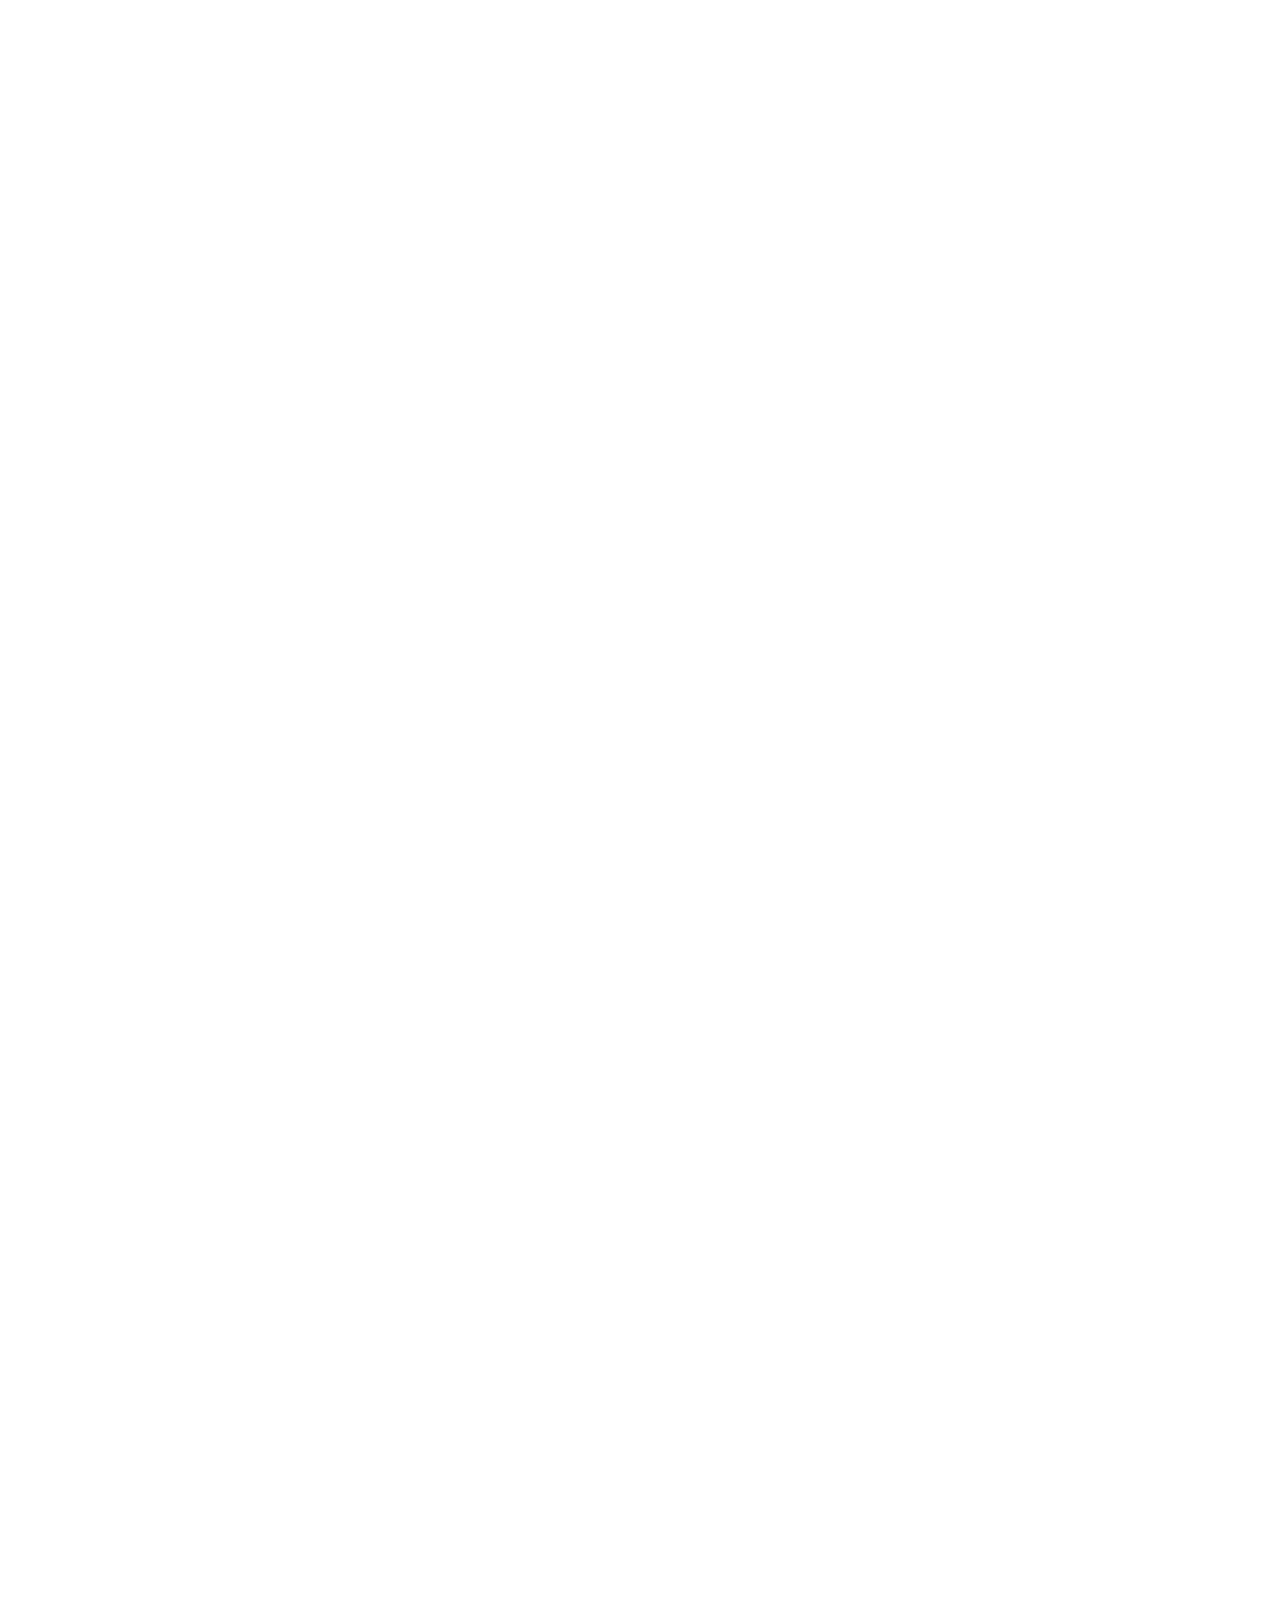
==== commit 4c6d4d76: "fix(dashboard): safe LLR calculation, dynamic threshold display, prominent exercise banner, and Nagp" ====
--- a/index.html
+++ b/index.html
@@ -21,35 +21,53 @@
       window.location.replace('login.html?setup=supabase');
     } else {
       try {
-        const { data, error } = await supabase.auth.getSession();
-        if (error) throw error;
-        if (!data.session) {
-          window.location.replace('login.html');
-        } else {
-          const { data: userData, error: userError } = await supabase.auth.getUser();
-          if (userError) throw userError;
-          if (!userData.user) {
-            window.location.replace('login.html');
+        const callbackParams = new URLSearchParams(window.location.search);
+        const callbackHashParams = new URLSearchParams(window.location.hash.slice(1));
+        const callbackError = callbackParams.get('error_description')
+          || callbackParams.get('error')
+          || callbackHashParams.get('error_description')
+          || callbackHashParams.get('error');
+        if (callbackError) {
+          const loginUrl = new URL('login.html', window.location.href);
+          loginUrl.searchParams.set('authError', 'oauth');
+          loginUrl.searchParams.set('detail', callbackError);
+          window.location.replace(loginUrl.href);
+        }
+
+        if (!callbackError) {
+          const { data, error } = await supabase.auth.getSession();
+          if (error) throw error;
+          if (!data.session) {
+            window.location.replace('login.html?authError=no-session');
           } else {
-            showUser(userData.user);
-            document.documentElement.classList.remove('auth-pending');
-
-            const logoutBtn = document.getElementById('logoutBtn');
-            logoutBtn?.addEventListener('click', async () => {
-              logoutBtn.disabled = true;
-              const { error: signOutError } = await supabase.auth.signOut();
-              if (signOutError) {
-                logoutBtn.disabled = false;
-                window.alert('Sign-out failed: ' + signOutError.message);
-                return;
-              }
-              window.location.replace('login.html?logout=1');
-            });
+            const { data: userData, error: userError } = await supabase.auth.getUser();
+            if (userError) throw userError;
+            if (!userData.user) {
+              window.location.replace('login.html?authError=no-session');
+            } else {
+              showUser(userData.user);
+              document.documentElement.classList.remove('auth-pending');
+
+              const logoutBtn = document.getElementById('logoutBtn');
+              logoutBtn?.addEventListener('click', async () => {
+                logoutBtn.disabled = true;
+                const { error: signOutError } = await supabase.auth.signOut();
+                if (signOutError) {
+                  logoutBtn.disabled = false;
+                  window.alert('Sign-out failed: ' + signOutError.message);
+                  return;
+                }
+                window.location.replace('login.html?logout=1');
+              });
+            }
           }
         }
       } catch (error) {
         console.error('Unable to verify Supabase session:', error);
-        window.location.replace('login.html?authError=session');
+        const loginUrl = new URL('login.html', window.location.href);
+        loginUrl.searchParams.set('authError', 'session');
+        loginUrl.searchParams.set('detail', error.message || 'Check your connection and sign in again.');
+        window.location.replace(loginUrl.href);
       }
     }
   </script>
@@ -88,7 +106,7 @@
     <div class="nav-telemetry">
       <div class="telemetry-item">
         <span class="label">METROPOLIS:</span>
-        <span class="value">SECTOR 07 (8.4M POP)</span>
+        <span class="value">NAGPUR MUNICIPAL REGION (2.8M POP)</span>
       </div>
       <div class="telemetry-separator">/</div>
       <div class="telemetry-item">
@@ -235,7 +253,7 @@
         <div class="weather-panel-heading">
           <div>
             <div class="section-eyebrow">LIVE WEATHER FORECAST</div>
-            <h3 id="weatherTitle">Berlin <span>(52.52, 13.41)</span></h3>
+            <h3 id="weatherTitle">Nagpur, India <span>(21.15&deg; N, 79.09&deg; E)</span></h3>
           </div>
           <div class="weather-update">
             <span id="weatherStatus" role="status">Loading forecast&hellip;</span>
@@ -264,7 +282,7 @@
             <span id="weatherForecastTime">Forecast hour unavailable</span>
           </div>
         </div>
-        <p class="weather-disclaimer">Forecast context only&mdash;not an emergency alert or a crisis determination. The simulator below remains demonstration data. Source: <a href="https://open-meteo.com/" target="_blank" rel="noopener noreferrer">Open-Meteo</a>.</p>
+        <p class="weather-disclaimer">Forecast context only&mdash;not an emergency alert or a crisis determination. The simulator below remains demonstration data. Live weather & noise telemetry: Nagpur, India via <a href="https://open-meteo.com/" target="_blank" rel="noopener noreferrer">Open-Meteo</a> (Supports optional custom key via <code>setOpenMeteoKey('KEY')</code> or <code>?weather_key=...</code>).</p>
       </section>
 
       <!-- SIMULATOR CONTROL BAR -->
--- a/styles.css
+++ b/styles.css
@@ -3,30 +3,37 @@
    ========================================================================== */
 .exercise-safety-banner {
   background: #fef3c7;
-  color: #92400e;
+  color: #78350f;
   border-bottom: 2px solid #f59e0b;
-  padding: 0.45rem 1rem;
+  padding: 0.6rem 1.2rem;
   font-family: var(--font-mono, monospace);
-  font-size: 0.72rem;
+  font-size: 0.82rem;
   font-weight: 800;
   letter-spacing: 0.08em;
   display: flex;
   align-items: center;
   justify-content: center;
-  gap: 0.6rem;
+  gap: 0.85rem;
   text-transform: uppercase;
   position: relative;
-  z-index: 101;
+  z-index: 1000;
+  box-shadow: 0 2px 6px rgba(245, 158, 11, 0.18);
 }
 
 .exercise-safety-banner .safety-badge {
   background: #dc2626;
   color: #ffffff;
-  padding: 0.15rem 0.45rem;
-  border-radius: 3px;
-  font-size: 0.65rem;
+  padding: 0.2rem 0.6rem;
+  border-radius: 4px;
+  font-size: 0.70rem;
   font-weight: 900;
-  letter-spacing: 0.06em;
+  letter-spacing: 0.08em;
+  box-shadow: 0 1px 3px rgba(220, 38, 38, 0.3);
+}
+
+.exercise-safety-banner .safety-text {
+  color: #92400e;
+  font-weight: 800;
 }
 
 /* ==========================================================================
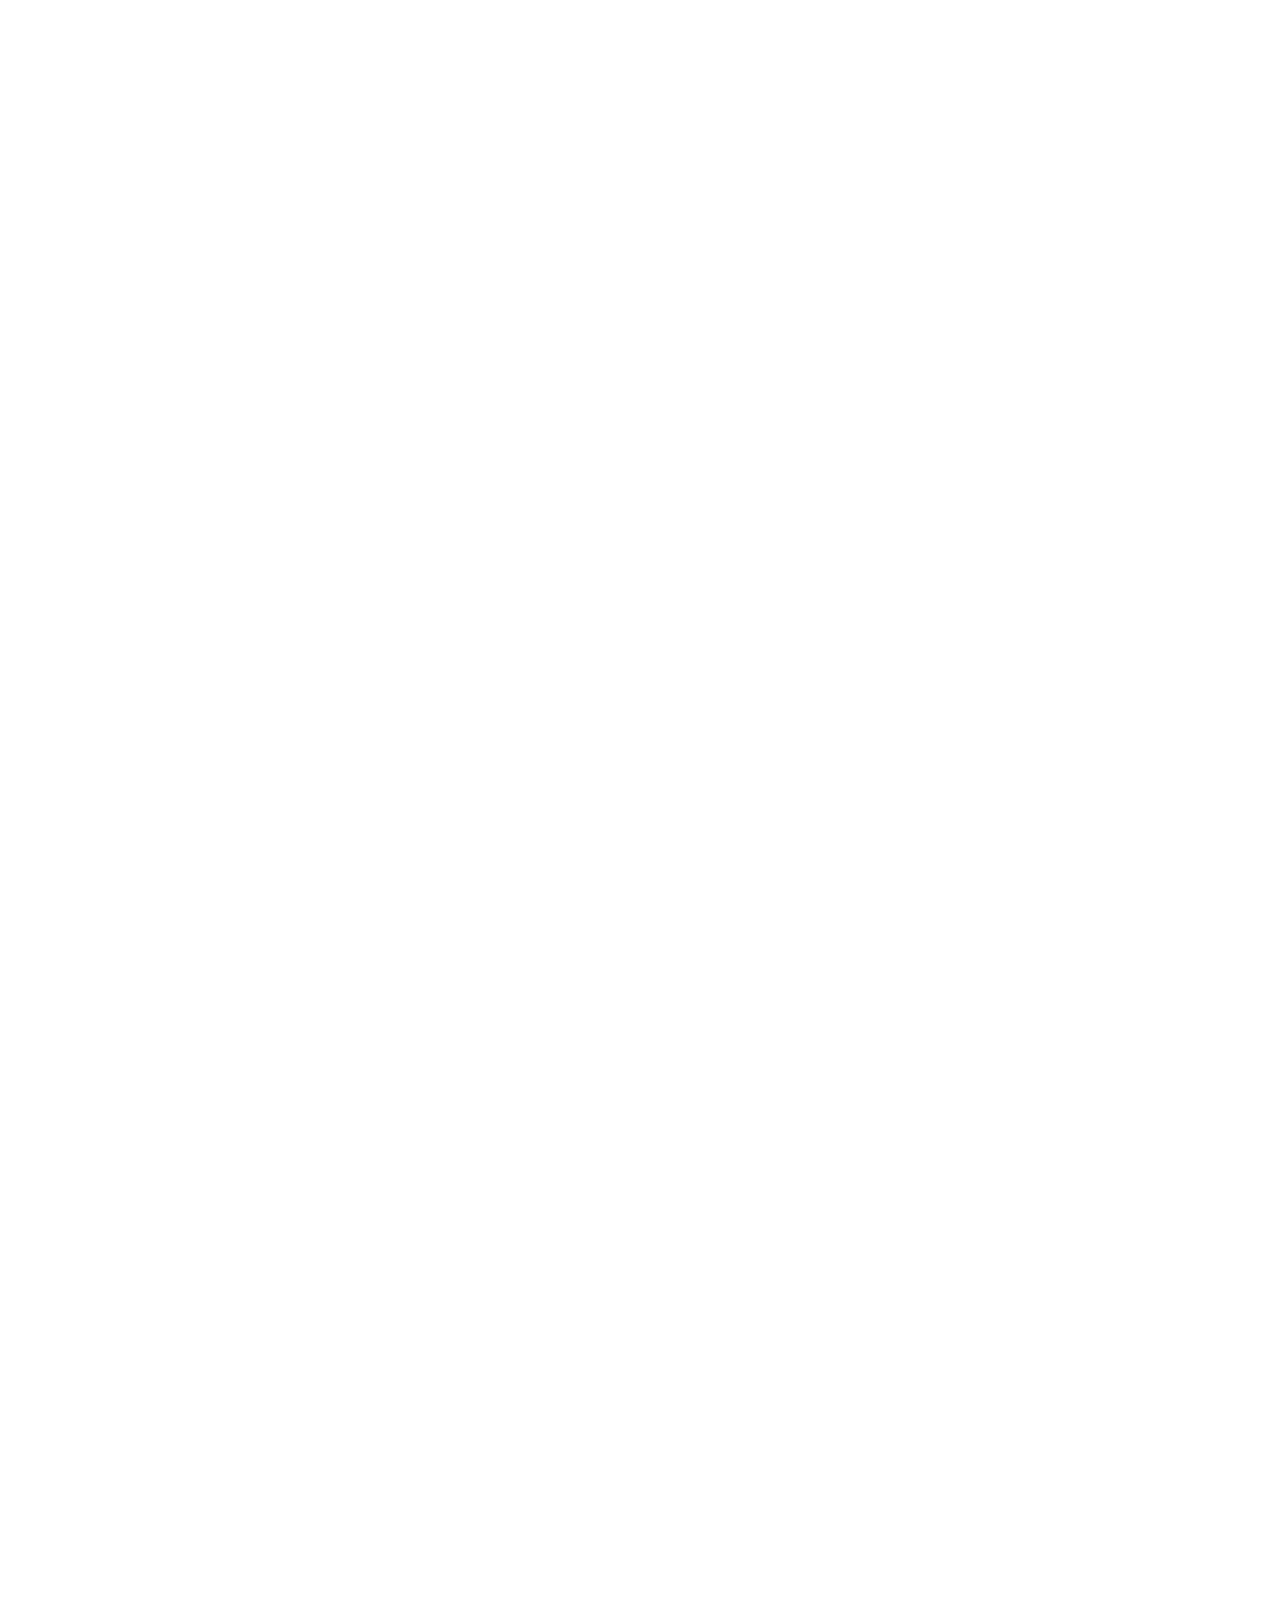
==== commit dc5aaeec: "fix(frontend): restore direct visible Supabase keys in supabase-config.js and clean open-meteo telem" ====
--- a/index.html
+++ b/index.html
@@ -282,7 +282,7 @@
             <span id="weatherForecastTime">Forecast hour unavailable</span>
           </div>
         </div>
-        <p class="weather-disclaimer">Forecast context only&mdash;not an emergency alert or a crisis determination. The simulator below remains demonstration data. Live weather & noise telemetry: Nagpur, India via <a href="https://open-meteo.com/" target="_blank" rel="noopener noreferrer">Open-Meteo</a> (Supports optional custom key via <code>setOpenMeteoKey('KEY')</code> or <code>?weather_key=...</code>).</p>
+        <p class="weather-disclaimer">Forecast context only&mdash;not an emergency alert or a crisis determination. The simulator below remains demonstration data. Live weather & noise telemetry: Nagpur, India via <a href="https://open-meteo.com/" target="_blank" rel="noopener noreferrer">Open-Meteo</a> (Direct municipal open data feed).</p>
       </section>
 
       <!-- SIMULATOR CONTROL BAR -->
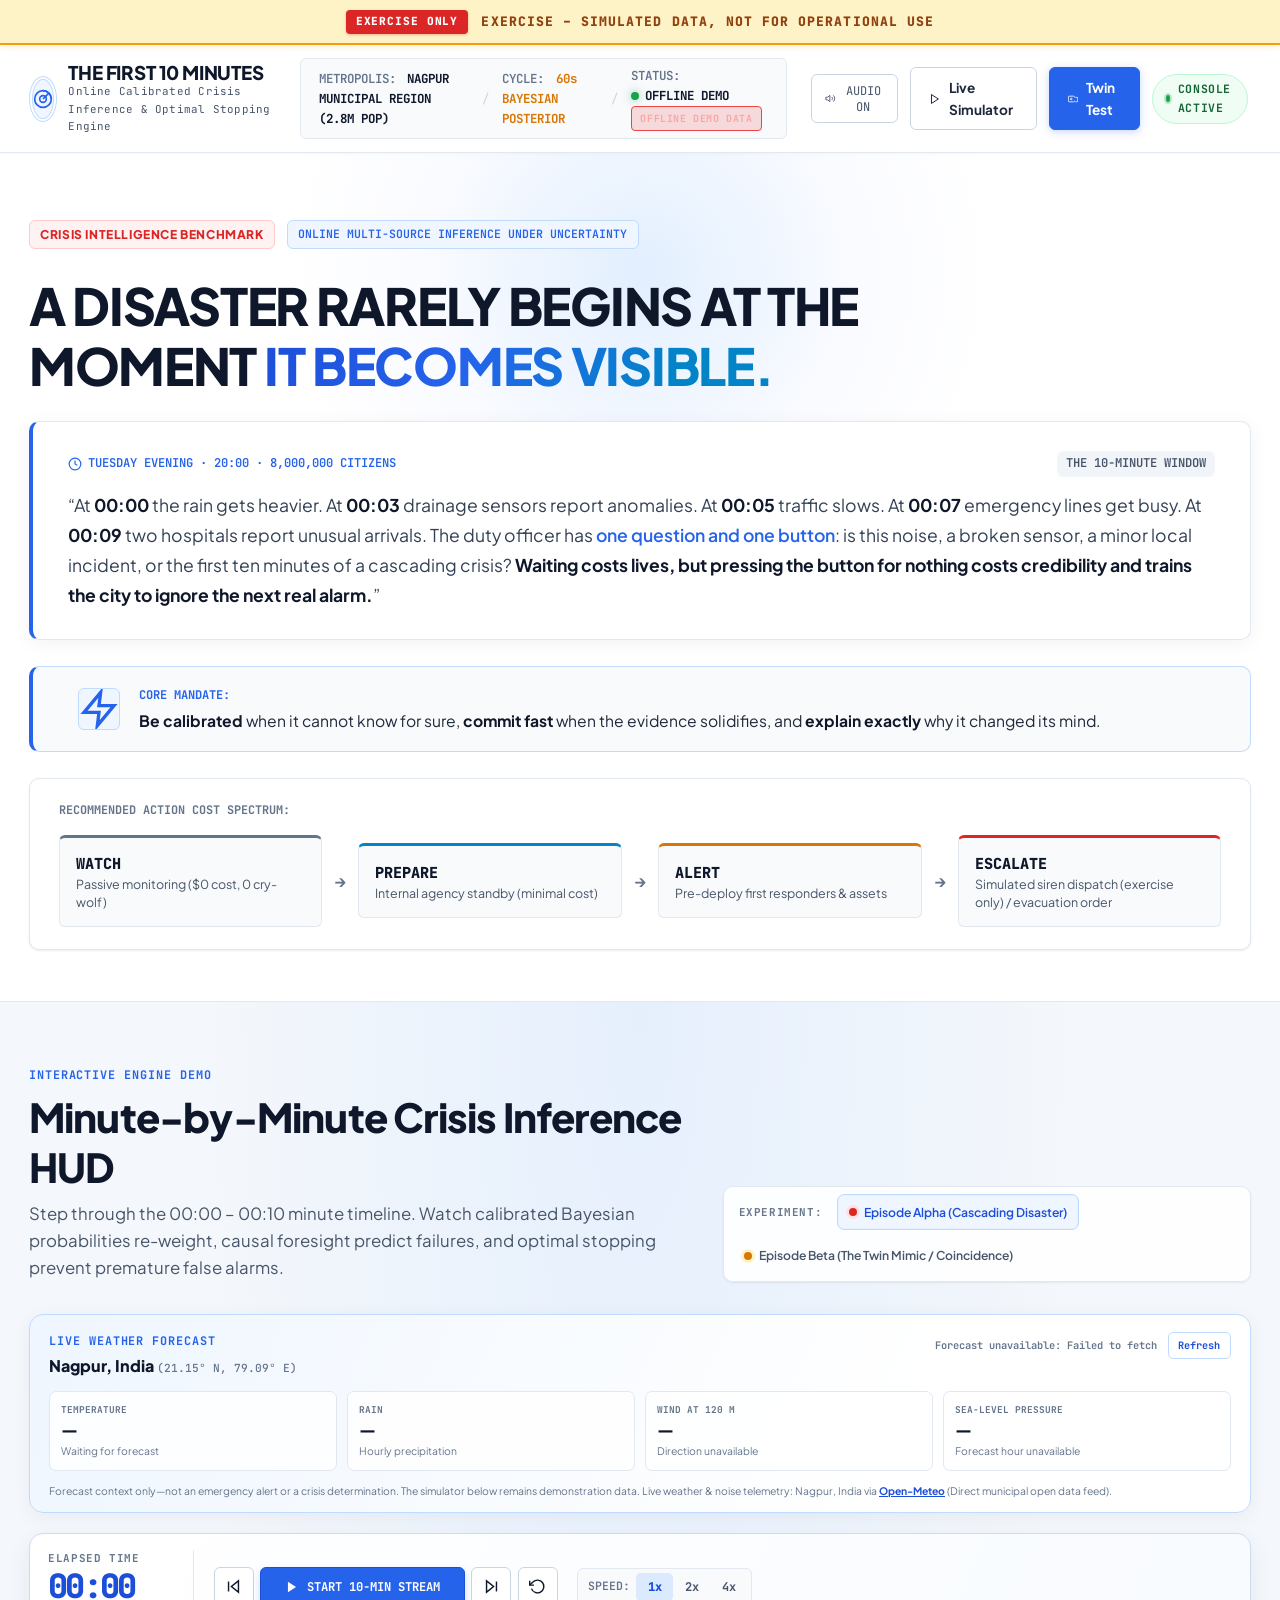
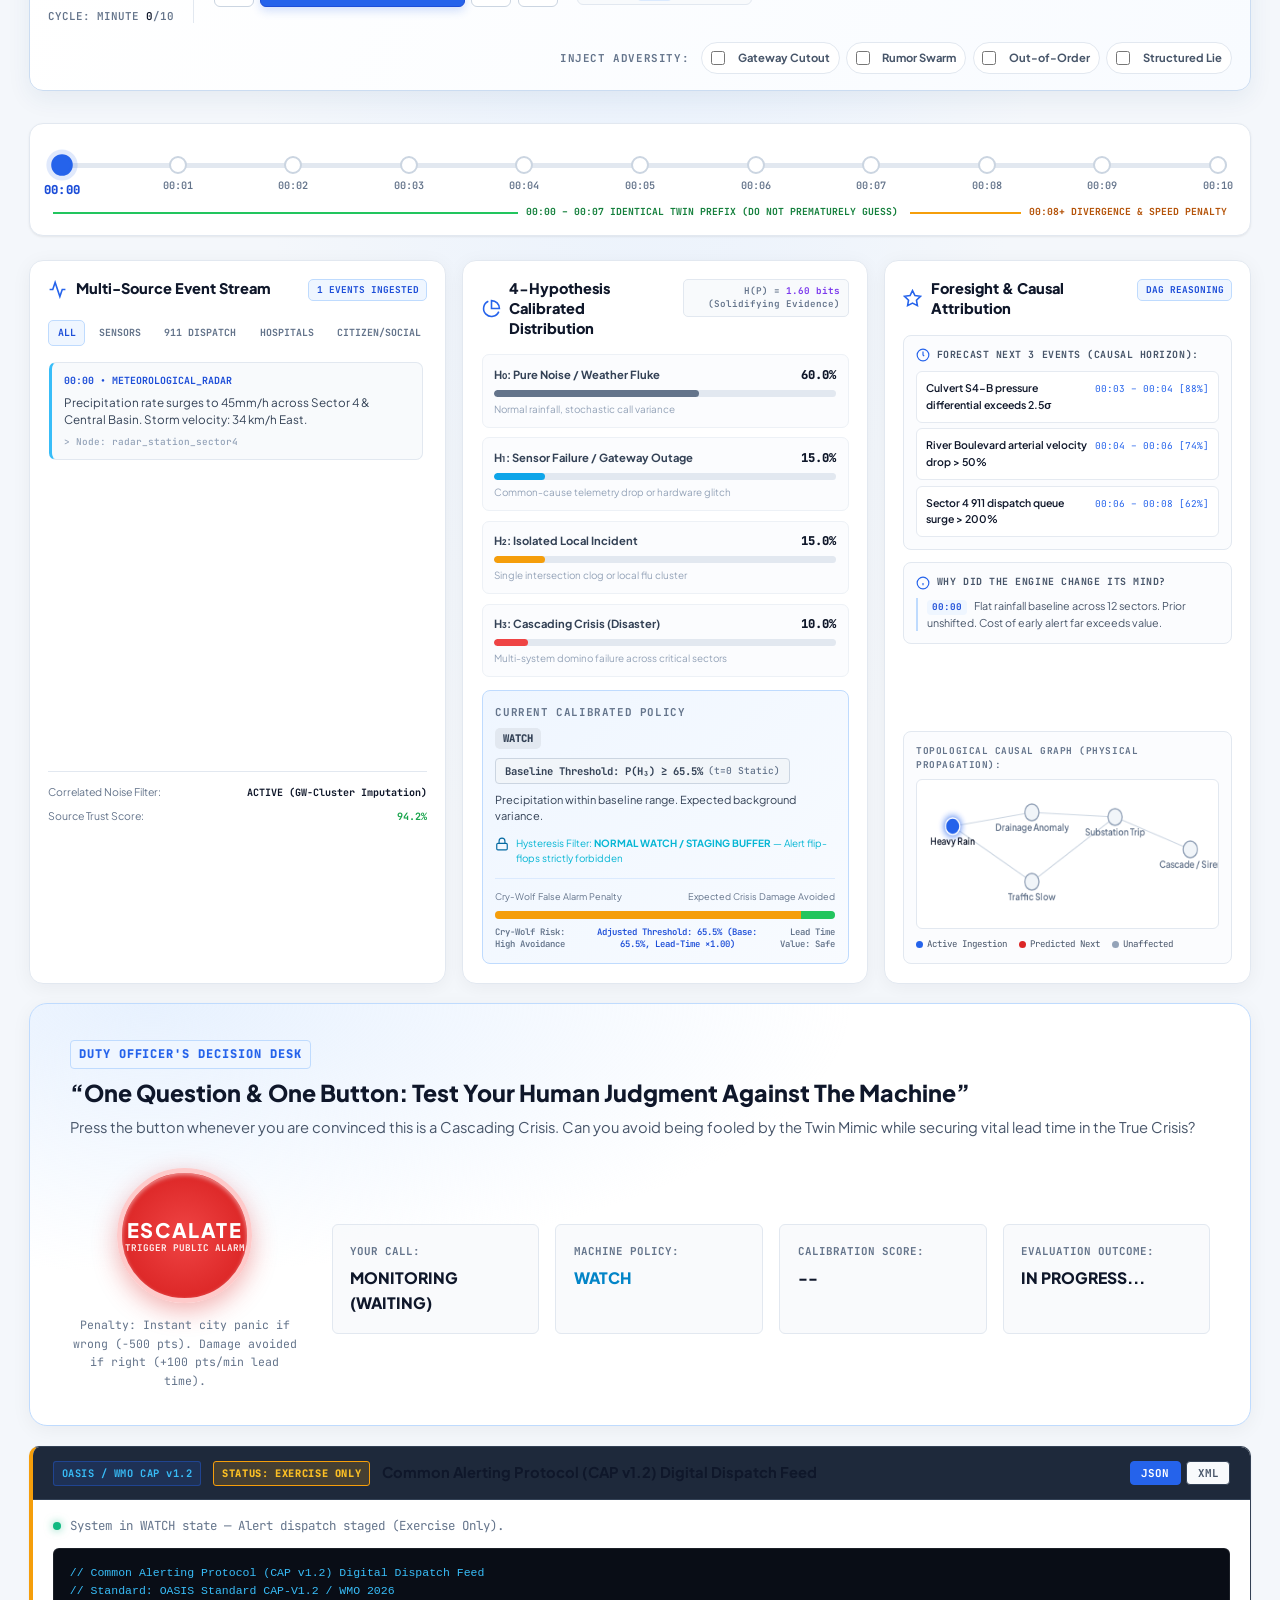
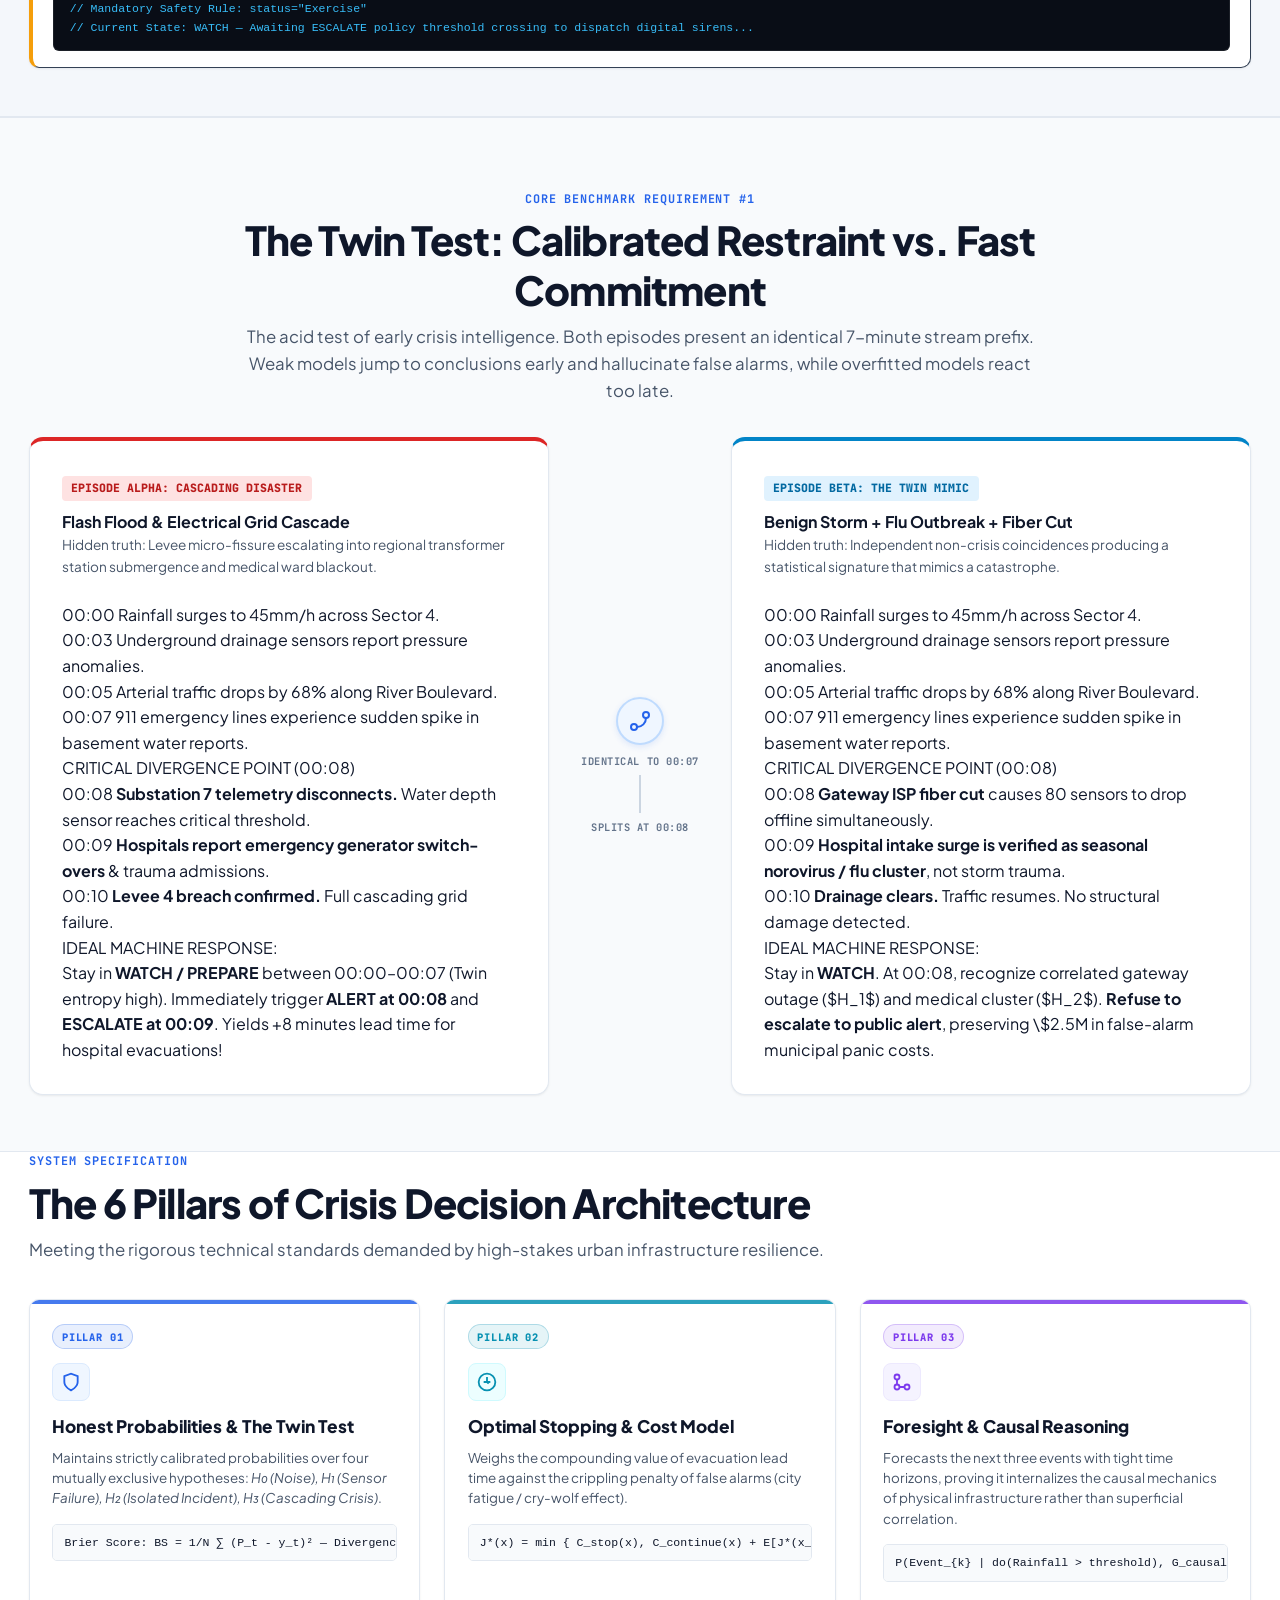
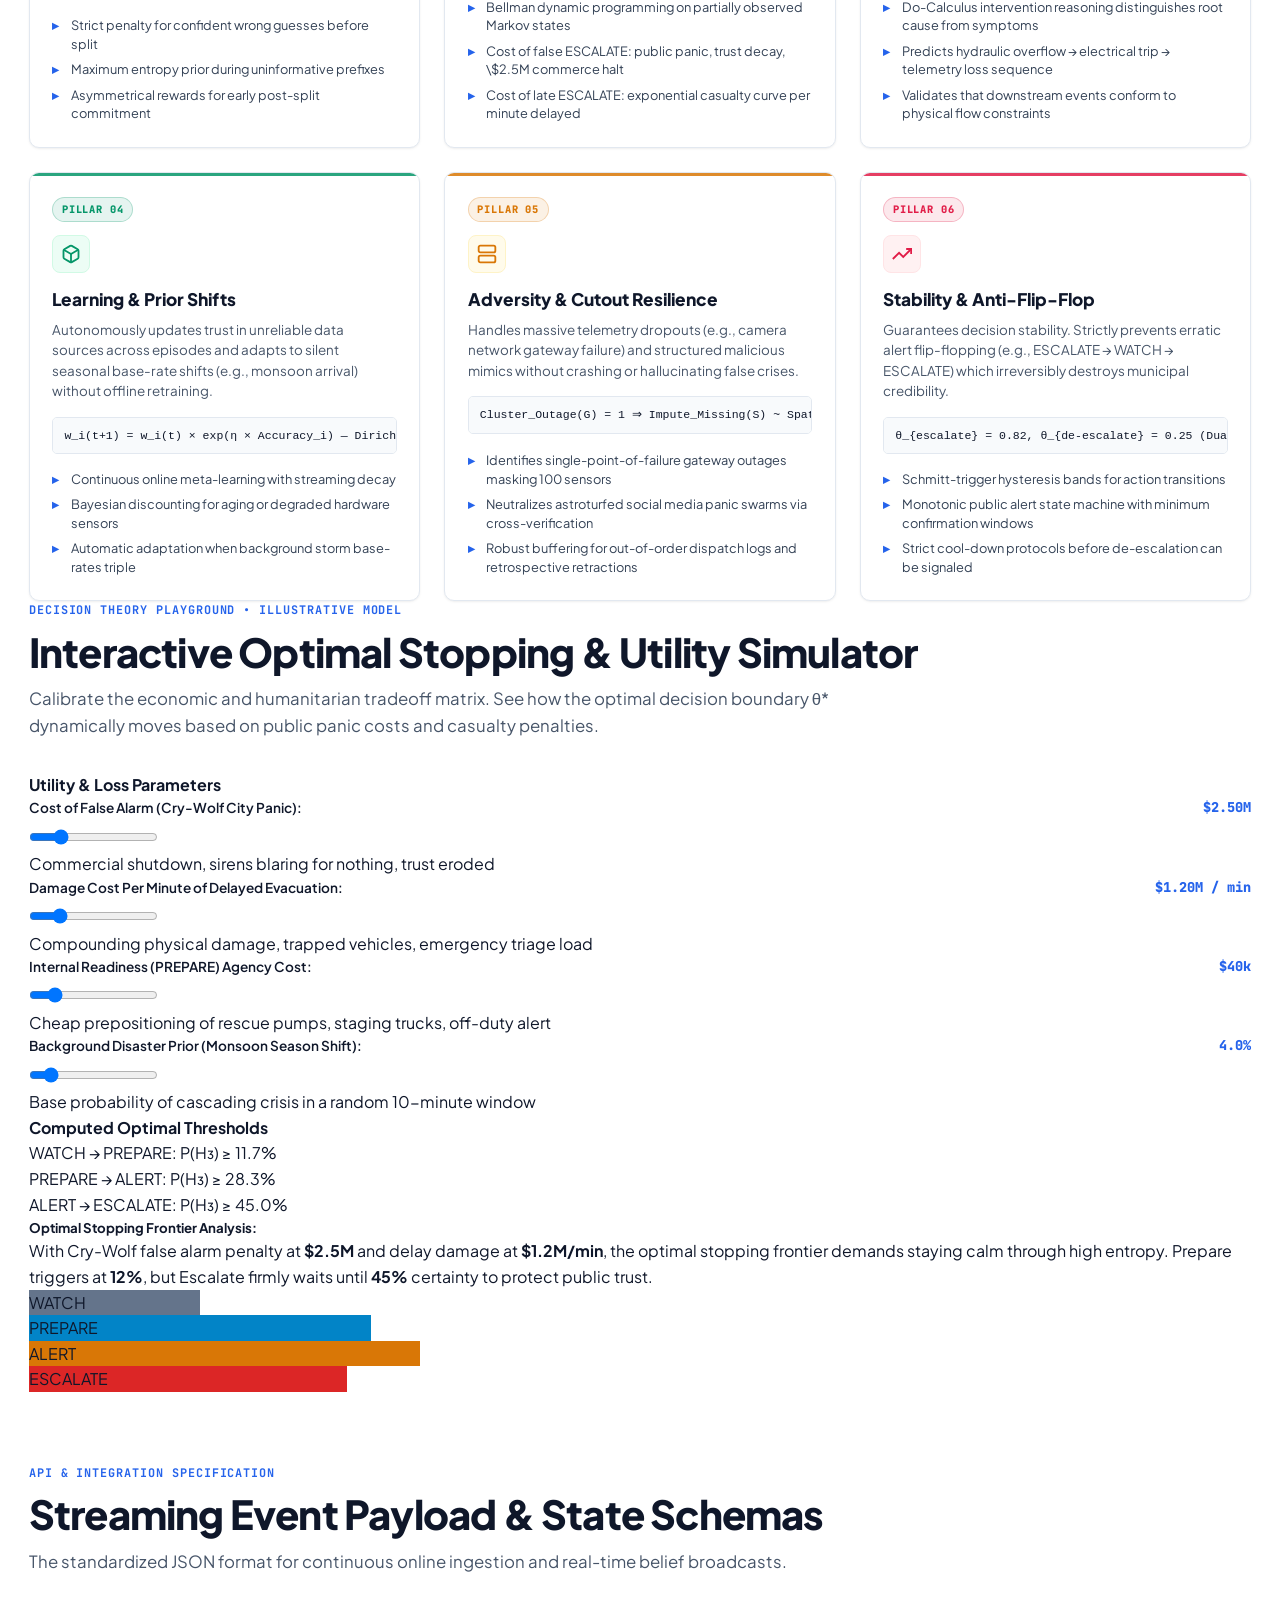
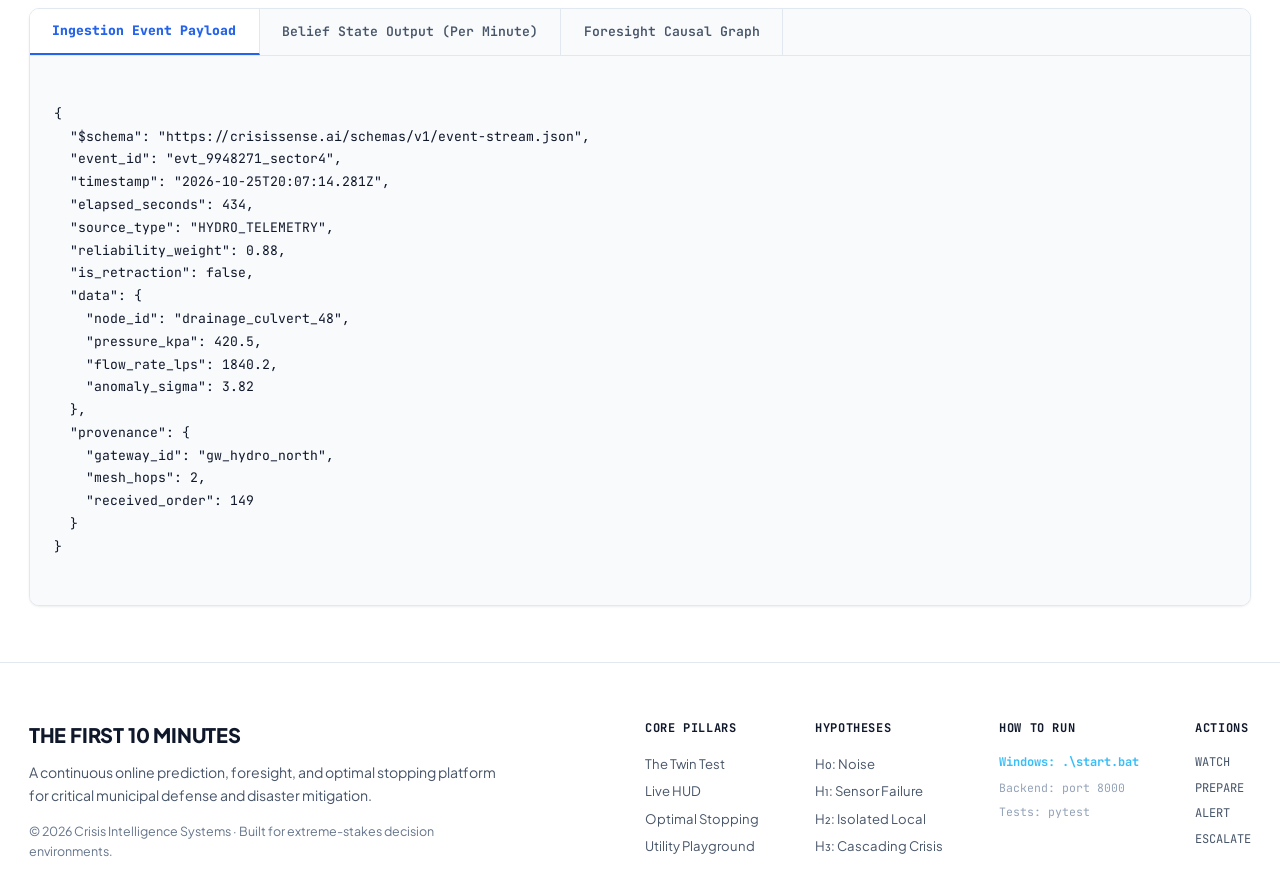
==== commit 7968b2fd: "feat(ui): remove login gating and display website directly with console active status" ====
--- a/index.html
+++ b/index.html
@@ -1,76 +1,10 @@
 <!DOCTYPE html>
-<html lang="en" class="auth-pending">
+<html lang="en">
 <head>
   <meta charset="UTF-8">
   <meta name="viewport" content="width=device-width, initial-scale=1.0">
   <title>CrisisSense AI — Calibrated Crisis Decision Intelligence</title>
 
-  <style>html.auth-pending body { visibility: hidden; }</style>
-  <script type="module">
-    import { isSupabaseConfigured, supabase } from './supabase-config.js';
-
-    function showUser(user) {
-      const name = user.user_metadata?.display_name || user.email || 'Duty Officer';
-      const nameElem = document.getElementById('userDisplayName');
-      const avatarElem = document.getElementById('userAvatarCircle');
-      if (nameElem) nameElem.textContent = name.split('@')[0].split('/')[0];
-      if (avatarElem) avatarElem.textContent = name.charAt(0).toUpperCase();
-    }
-
-    if (!isSupabaseConfigured) {
-      window.location.replace('login.html?setup=supabase');
-    } else {
-      try {
-        const callbackParams = new URLSearchParams(window.location.search);
-        const callbackHashParams = new URLSearchParams(window.location.hash.slice(1));
-        const callbackError = callbackParams.get('error_description')
-          || callbackParams.get('error')
-          || callbackHashParams.get('error_description')
-          || callbackHashParams.get('error');
-        if (callbackError) {
-          const loginUrl = new URL('login.html', window.location.href);
-          loginUrl.searchParams.set('authError', 'oauth');
-          loginUrl.searchParams.set('detail', callbackError);
-          window.location.replace(loginUrl.href);
-        }
-
-        if (!callbackError) {
-          const { data, error } = await supabase.auth.getSession();
-          if (error) throw error;
-          if (!data.session) {
-            window.location.replace('login.html?authError=no-session');
-          } else {
-            const { data: userData, error: userError } = await supabase.auth.getUser();
-            if (userError) throw userError;
-            if (!userData.user) {
-              window.location.replace('login.html?authError=no-session');
-            } else {
-              showUser(userData.user);
-              document.documentElement.classList.remove('auth-pending');
-
-              const logoutBtn = document.getElementById('logoutBtn');
-              logoutBtn?.addEventListener('click', async () => {
-                logoutBtn.disabled = true;
-                const { error: signOutError } = await supabase.auth.signOut();
-                if (signOutError) {
-                  logoutBtn.disabled = false;
-                  window.alert('Sign-out failed: ' + signOutError.message);
-                  return;
-                }
-                window.location.replace('login.html?logout=1');
-              });
-            }
-          }
-        }
-      } catch (error) {
-        console.error('Unable to verify Supabase session:', error);
-        const loginUrl = new URL('login.html', window.location.href);
-        loginUrl.searchParams.set('authError', 'session');
-        loginUrl.searchParams.set('detail', error.message || 'Check your connection and sign in again.');
-        window.location.replace(loginUrl.href);
-      }
-    }
-  </script>
   <link rel="preconnect" href="https://fonts.googleapis.com">
   <link rel="preconnect" href="https://fonts.gstatic.com" crossorigin>
   <link href="https://fonts.googleapis.com/css2?family=Chakra+Petch:ital,wght@0,400;0,600;0,700;1,400&family=JetBrains+Mono:wght@300;400;500;700&family=Plus+Jakarta+Sans:wght@300;400;500;600;700;800&display=swap" rel="stylesheet">
@@ -143,18 +77,10 @@
         Twin Test
       </a>
 
-      <!-- Logged-in User & Sign Out -->
-      <div class="user-auth-badge" id="userAuthBadge">
-        <span class="user-avatar-circle" id="userAvatarCircle">U</span>
-        <span class="user-badge-name" id="userDisplayName">User</span>
-        <button type="button" class="btn-logout-header" id="logoutBtn" title="Sign out">
-          <svg width="12" height="12" viewBox="0 0 24 24" fill="none" stroke="currentColor" stroke-width="2" stroke-linecap="round" stroke-linejoin="round">
-            <path d="M9 21H5a2 2 0 0 1-2-2V5a2 2 0 0 1 2-2h4"></path>
-            <polyline points="16 17 21 12 16 7"></polyline>
-            <line x1="21" y1="12" x2="9" y2="12"></line>
-          </svg>
-          Sign Out
-        </button>
+      <!-- Duty Officer System Status -->
+      <div class="system-status-pill">
+        <span class="status-pulse-dot"></span>
+        <span class="status-pill-text">CONSOLE ACTIVE</span>
       </div>
     </div>
   </header>
--- a/styles.css
+++ b/styles.css
@@ -3477,3 +3477,28 @@
   color: #38bdf8;
   max-height: 220px;
 }
+
+/* System Status Pill in Top Nav (No Login Required) */
+.system-status-pill {
+  display: inline-flex;
+  align-items: center;
+  gap: 0.5rem;
+  background: #f0fdf4;
+  border: 1px solid #bbf7d0;
+  padding: 0.35rem 0.8rem;
+  border-radius: 999px;
+  font-family: var(--font-mono, monospace);
+  font-size: 0.72rem;
+  font-weight: 700;
+  color: #166534;
+  letter-spacing: 0.05em;
+}
+
+.status-pulse-dot {
+  width: 7px;
+  height: 7px;
+  border-radius: 50%;
+  background: #16a34a;
+  box-shadow: 0 0 0 2px rgba(22, 163, 74, 0.25);
+  display: inline-block;
+}
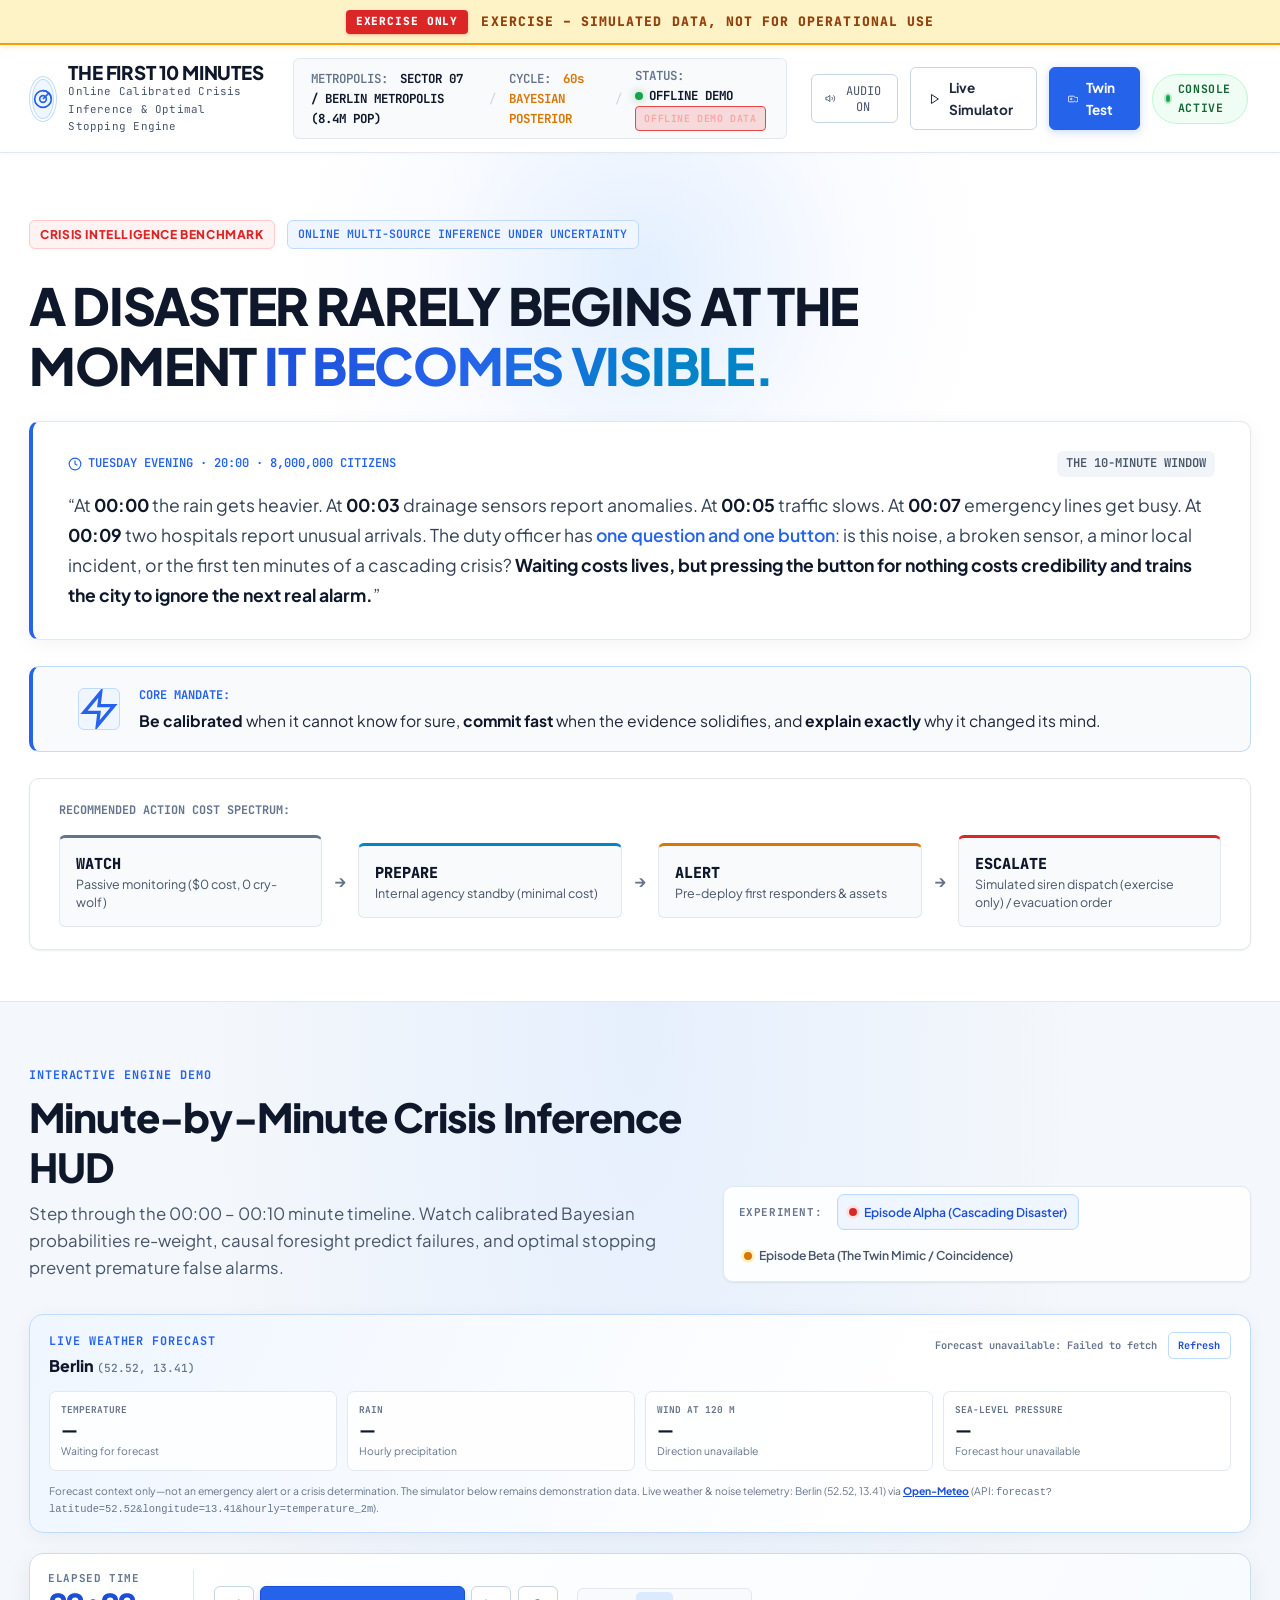
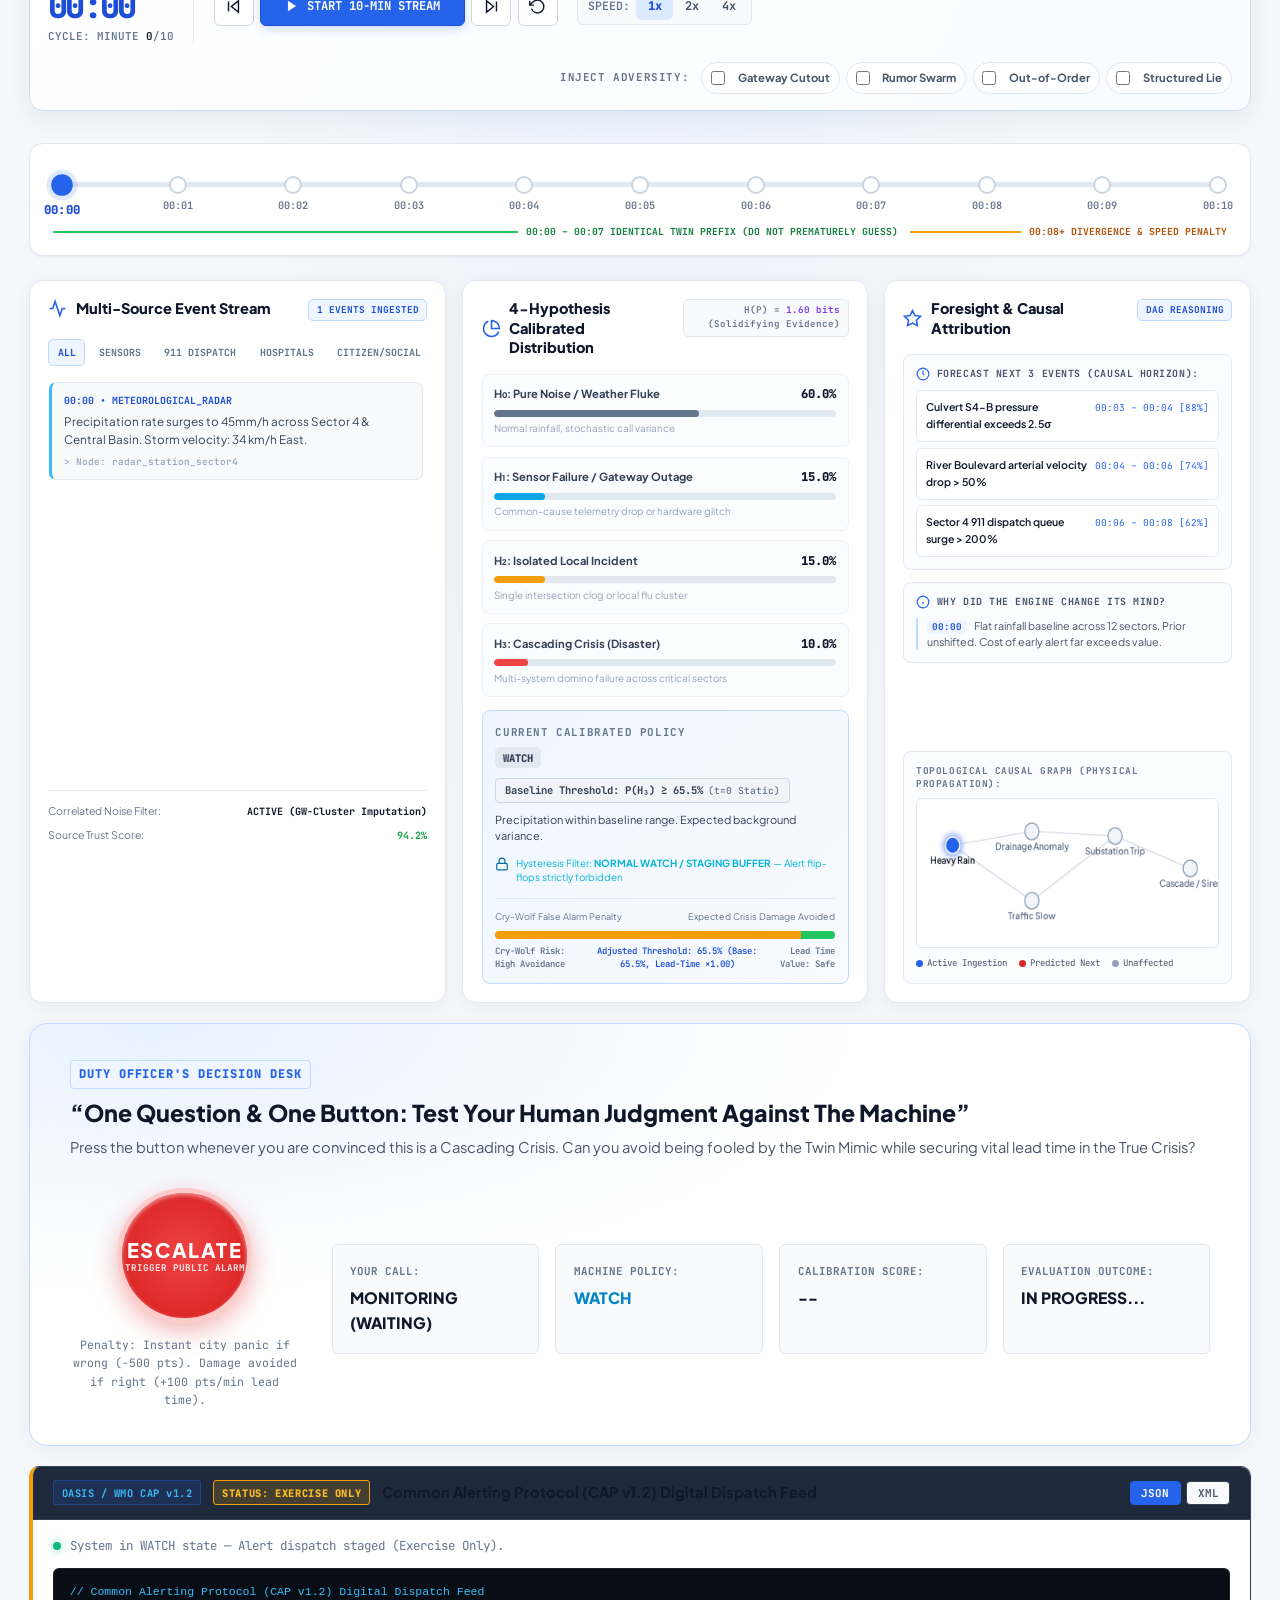
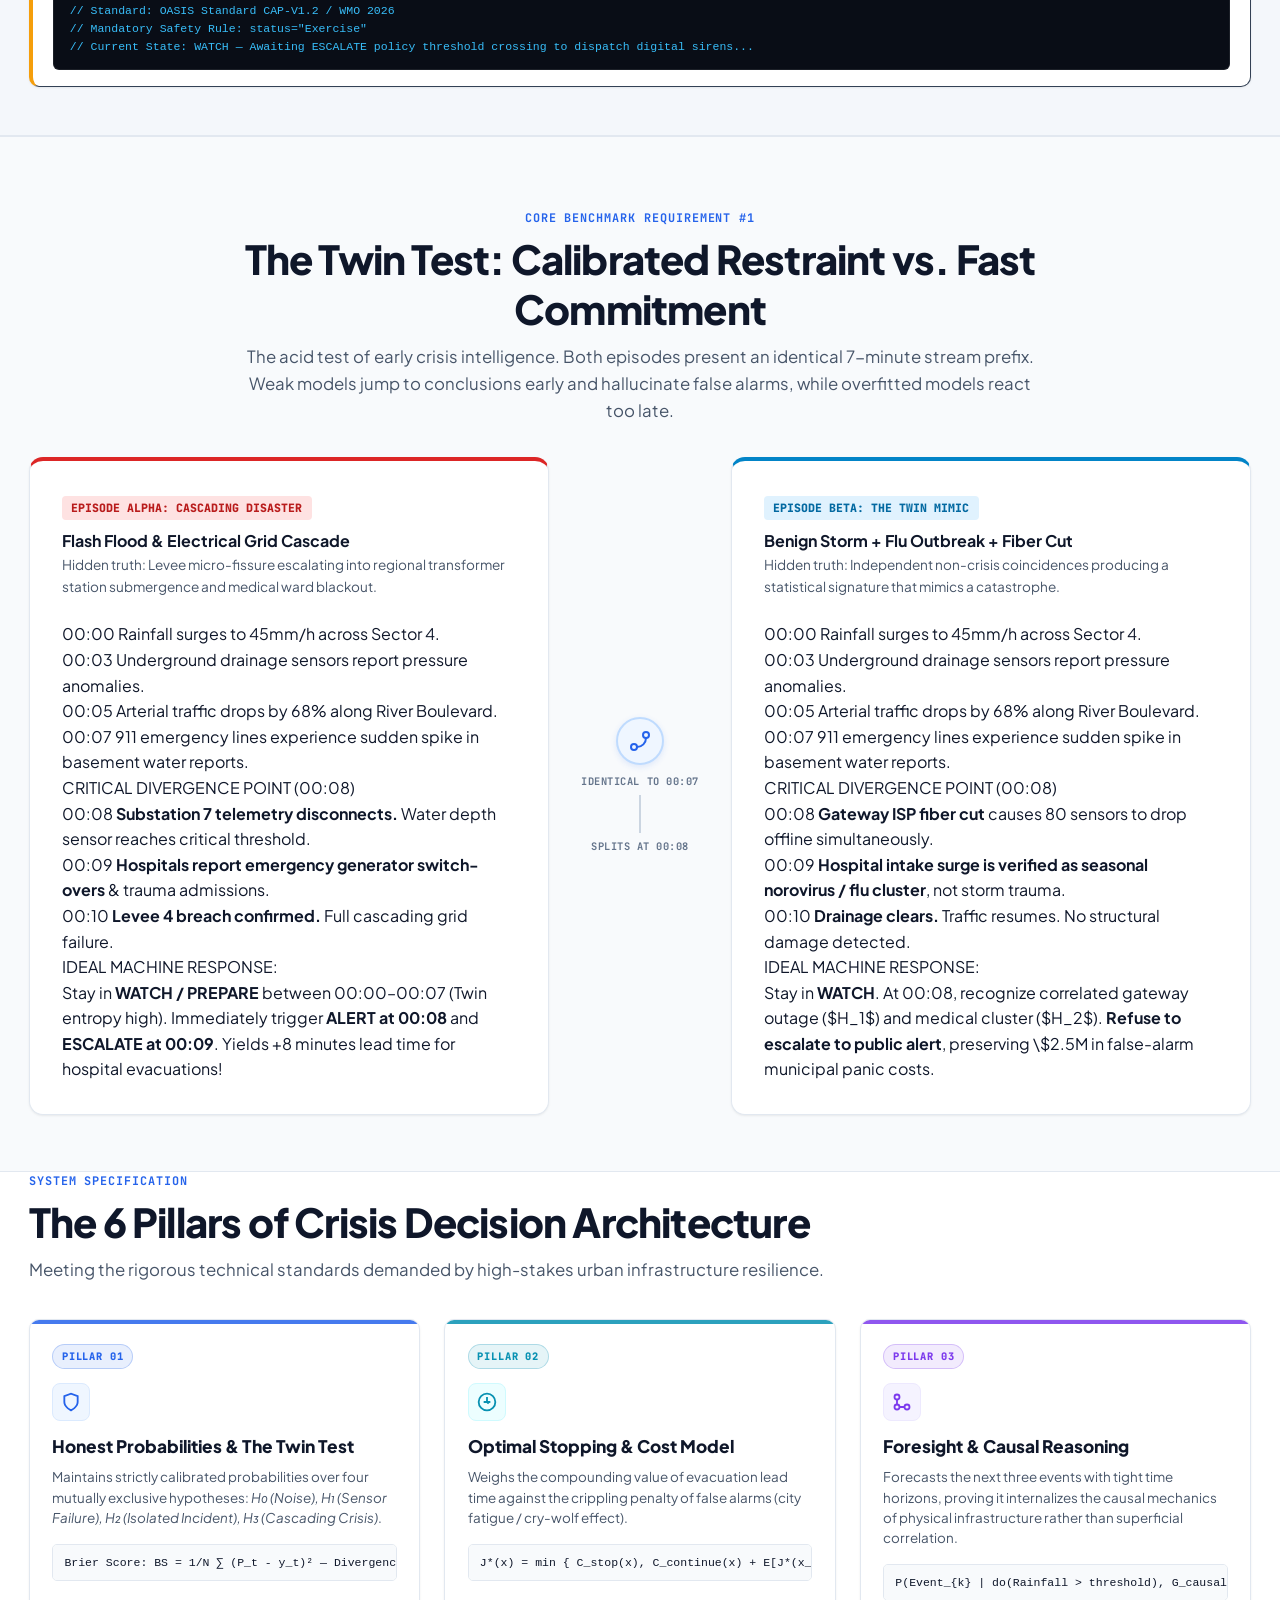
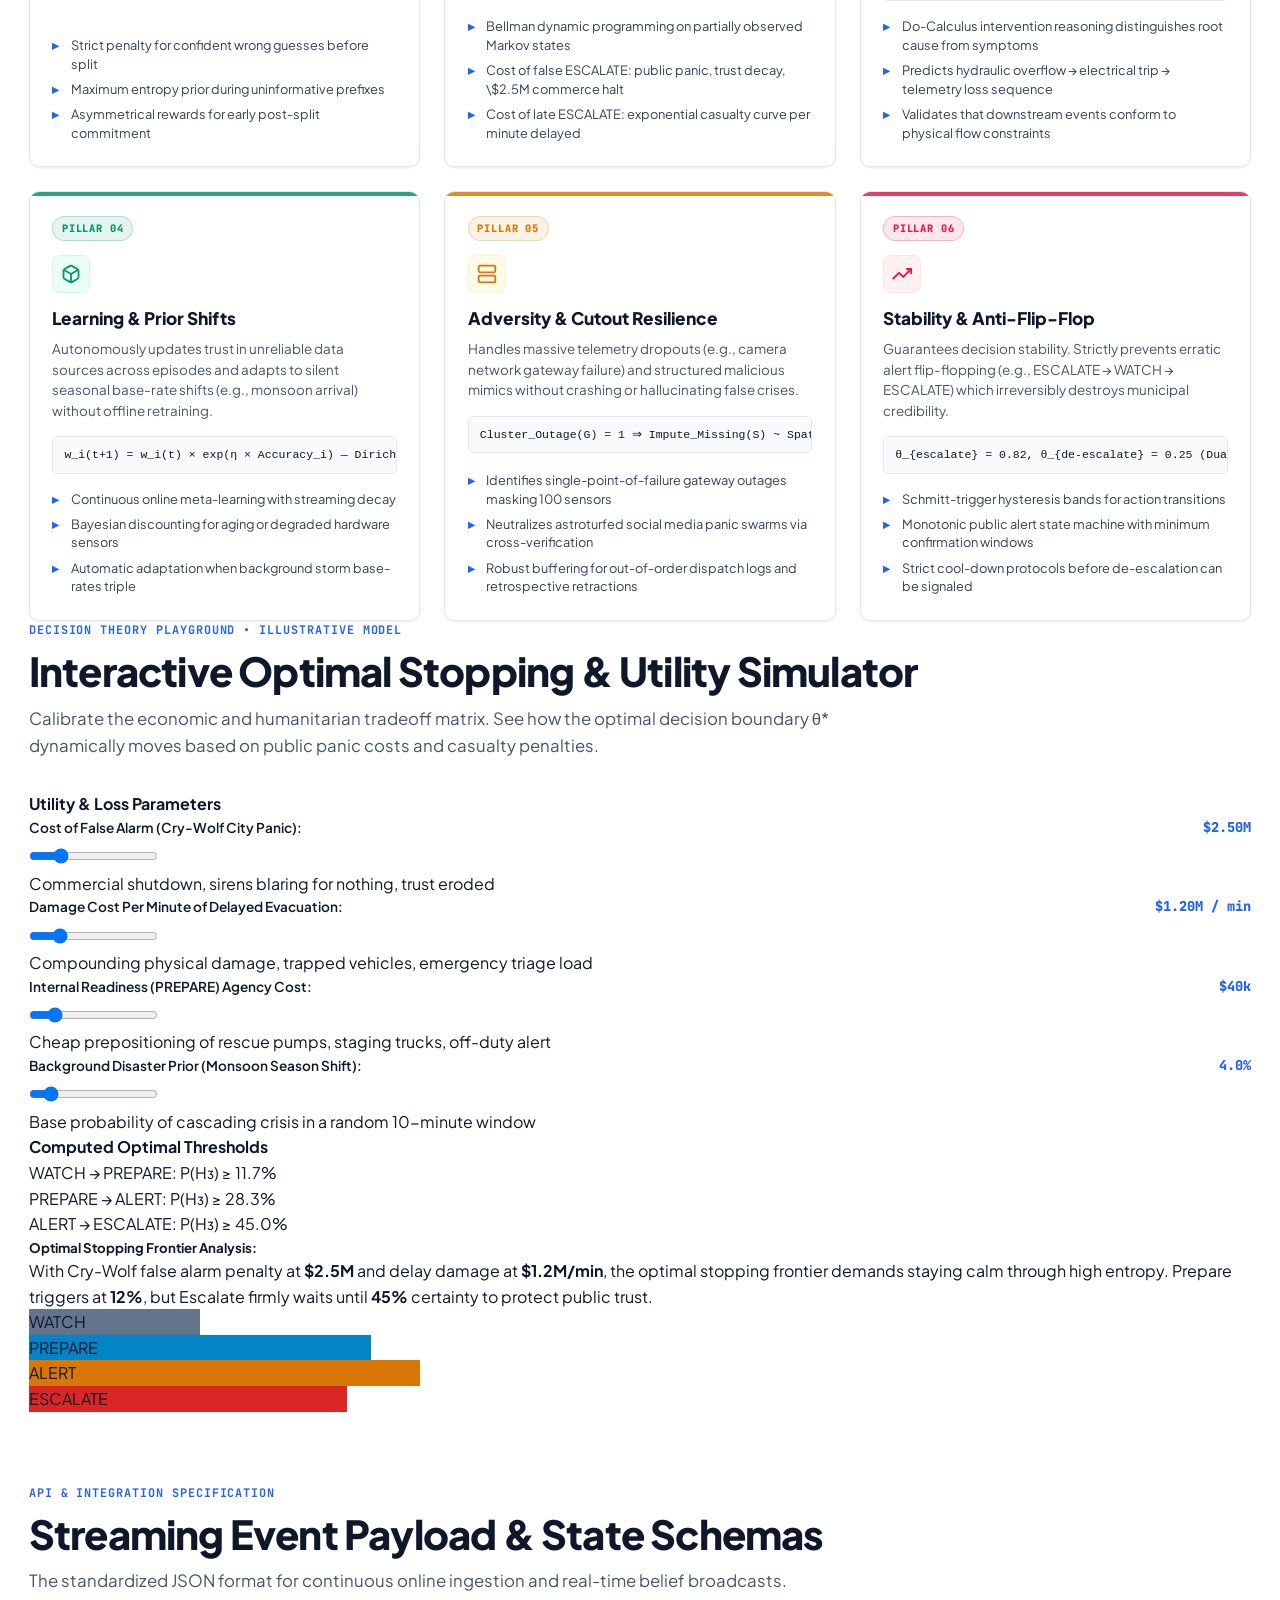
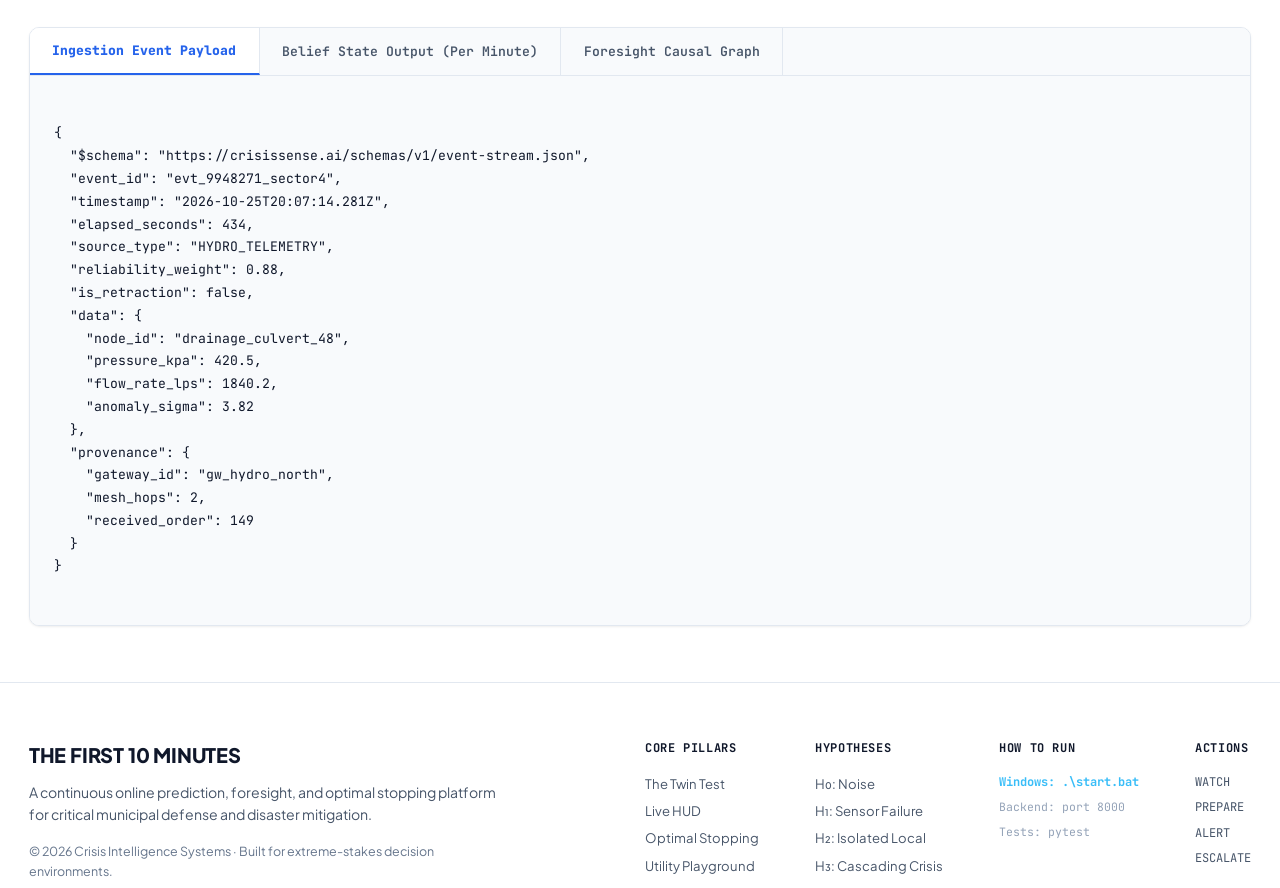
==== commit a5f1fe33: "feat(weather): configure Open-Meteo Berlin forecast API with resilient temperature detection" ====
--- a/index.html
+++ b/index.html
@@ -40,7 +40,7 @@
     <div class="nav-telemetry">
       <div class="telemetry-item">
         <span class="label">METROPOLIS:</span>
-        <span class="value">NAGPUR MUNICIPAL REGION (2.8M POP)</span>
+        <span class="value">SECTOR 07 / BERLIN METROPOLIS (8.4M POP)</span>
       </div>
       <div class="telemetry-separator">/</div>
       <div class="telemetry-item">
@@ -179,7 +179,7 @@
         <div class="weather-panel-heading">
           <div>
             <div class="section-eyebrow">LIVE WEATHER FORECAST</div>
-            <h3 id="weatherTitle">Nagpur, India <span>(21.15&deg; N, 79.09&deg; E)</span></h3>
+            <h3 id="weatherTitle">Berlin <span>(52.52, 13.41)</span></h3>
           </div>
           <div class="weather-update">
             <span id="weatherStatus" role="status">Loading forecast&hellip;</span>
@@ -208,7 +208,7 @@
             <span id="weatherForecastTime">Forecast hour unavailable</span>
           </div>
         </div>
-        <p class="weather-disclaimer">Forecast context only&mdash;not an emergency alert or a crisis determination. The simulator below remains demonstration data. Live weather & noise telemetry: Nagpur, India via <a href="https://open-meteo.com/" target="_blank" rel="noopener noreferrer">Open-Meteo</a> (Direct municipal open data feed).</p>
+        <p class="weather-disclaimer">Forecast context only&mdash;not an emergency alert or a crisis determination. The simulator below remains demonstration data. Live weather & noise telemetry: Berlin (52.52, 13.41) via <a href="https://open-meteo.com/" target="_blank" rel="noopener noreferrer">Open-Meteo</a> (API: <code>forecast?latitude=52.52&amp;longitude=13.41&amp;hourly=temperature_2m</code>).</p>
       </section>
 
       <!-- SIMULATOR CONTROL BAR -->
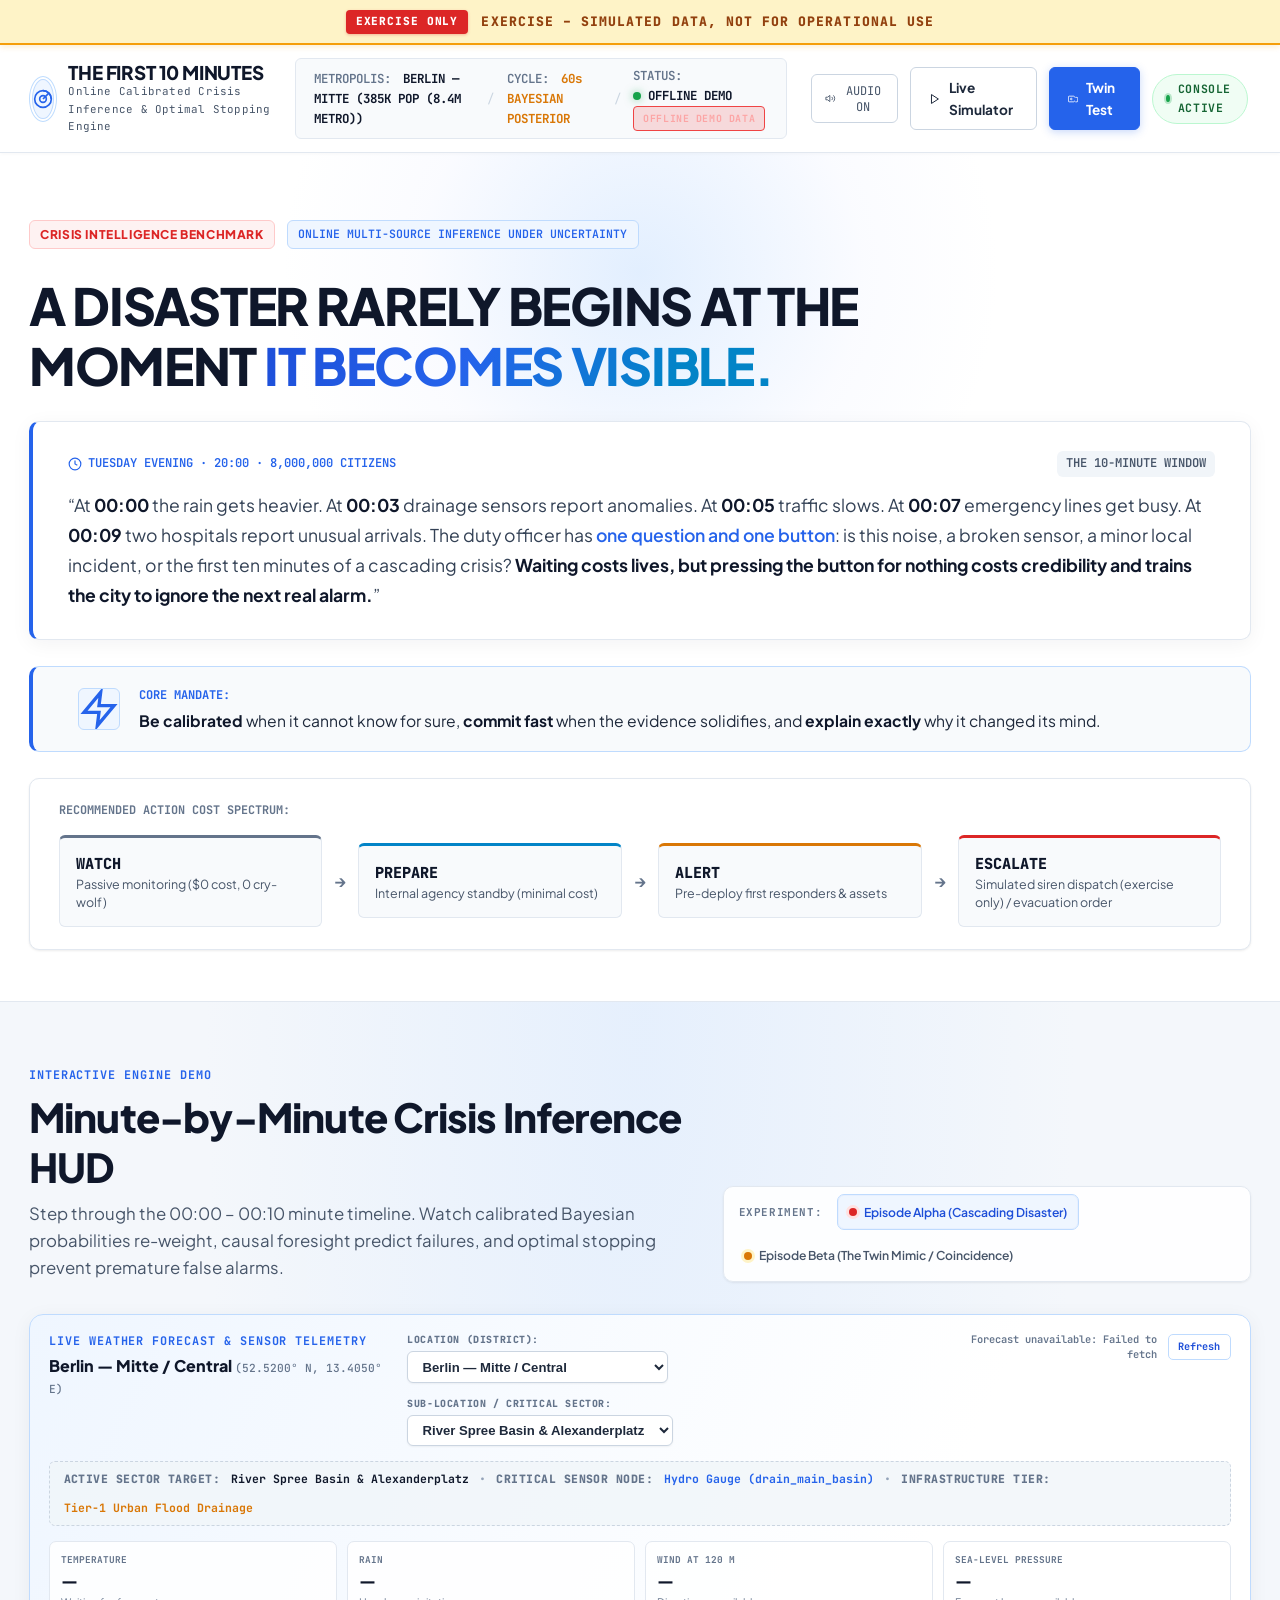
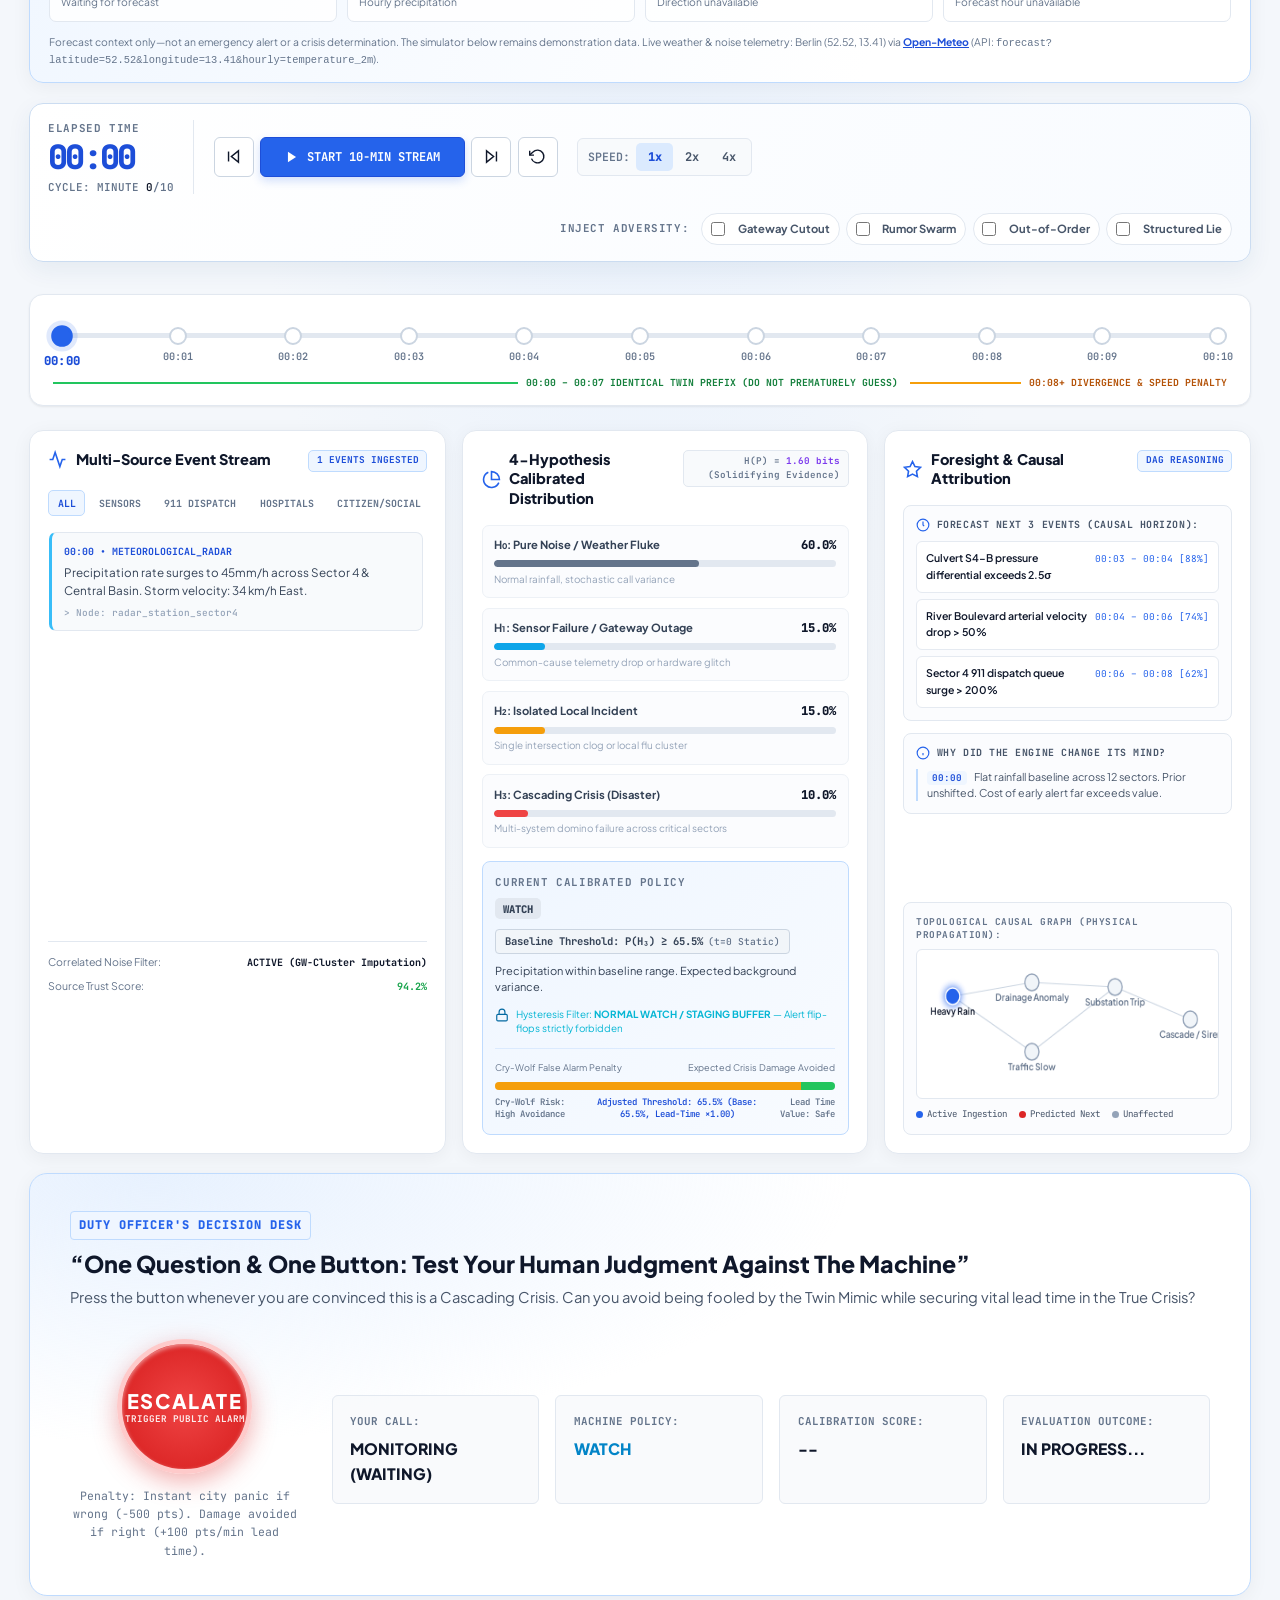
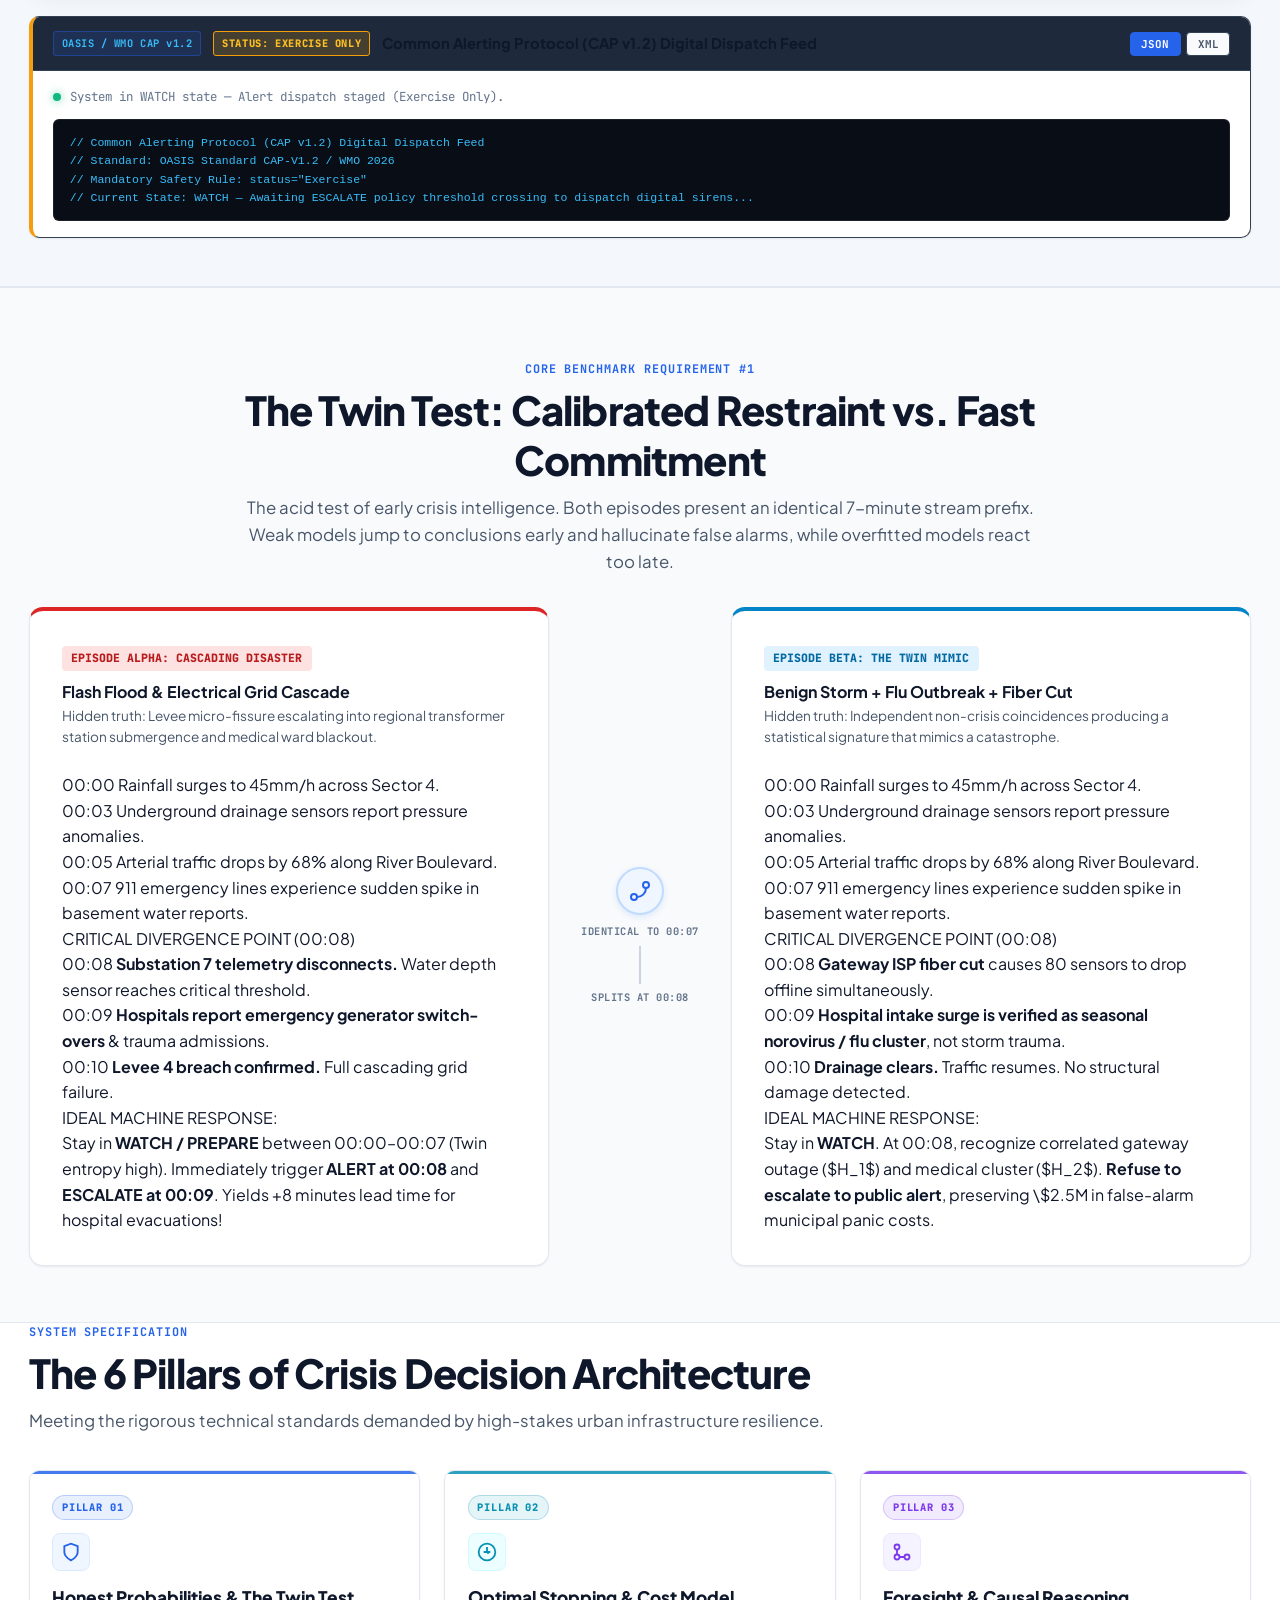
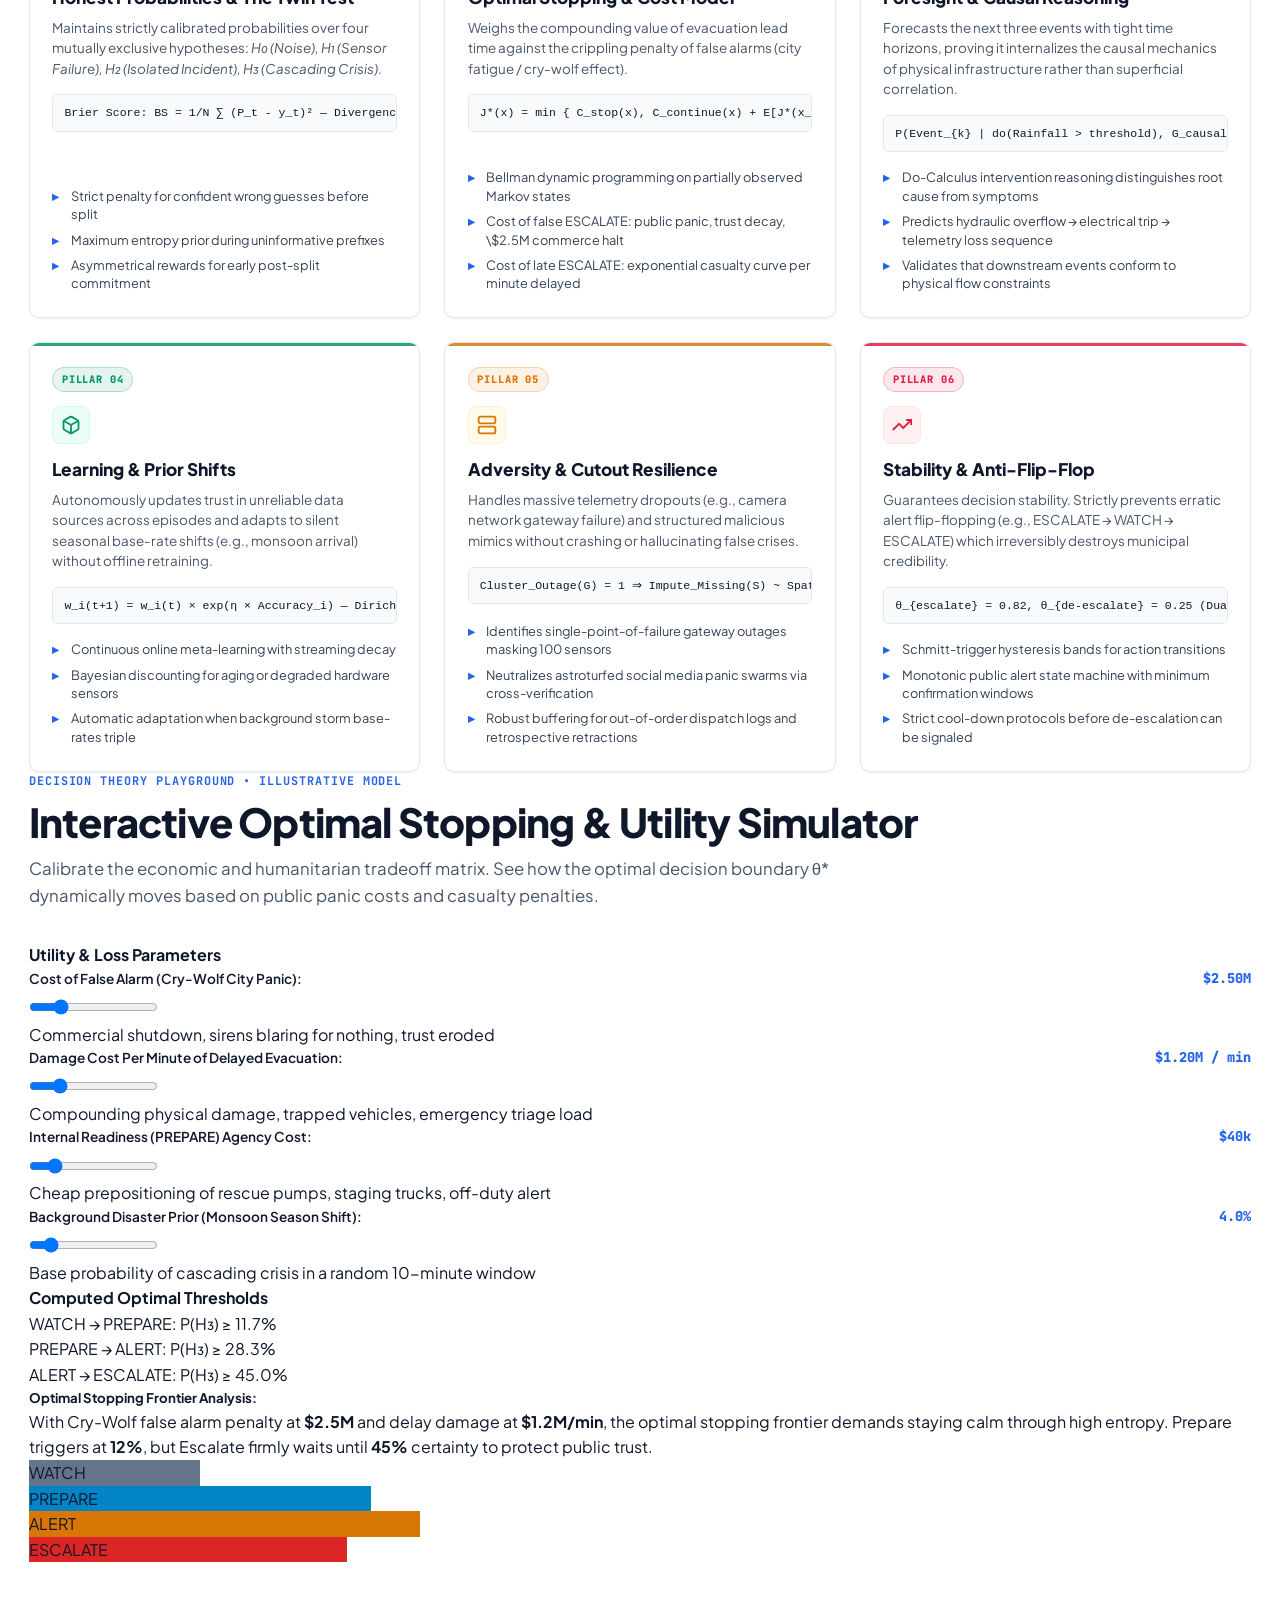
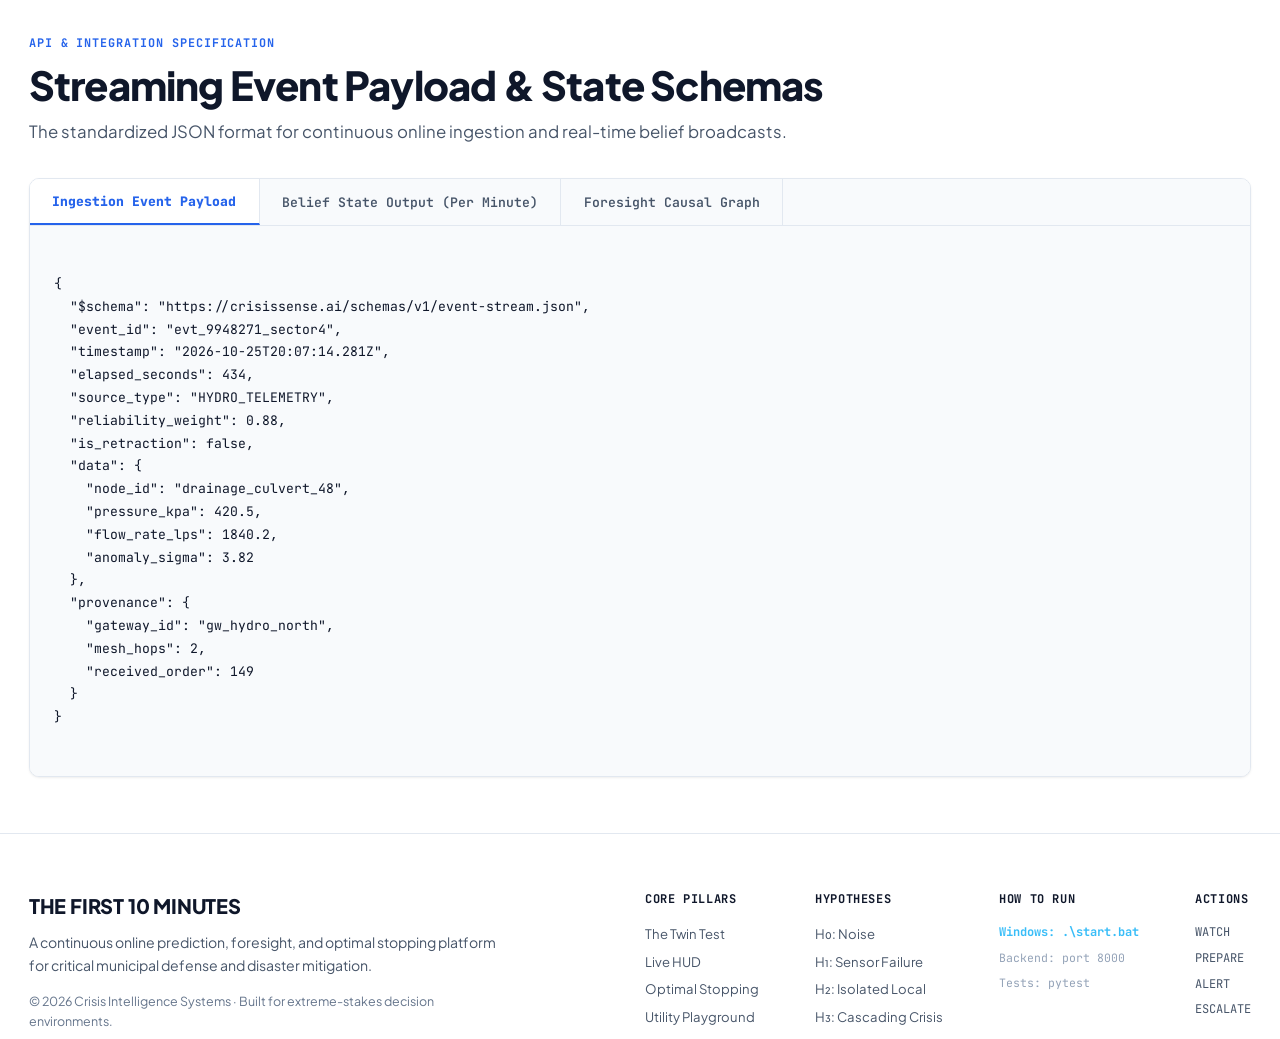
==== commit 07ec2b70: "feat(location): add Berlin district and sub-location selector with live sector telemetry and Open-Me" ====
--- a/index.html
+++ b/index.html
@@ -177,15 +177,52 @@
 
       <section class="weather-panel" aria-labelledby="weatherTitle" aria-live="polite">
         <div class="weather-panel-heading">
-          <div>
-            <div class="section-eyebrow">LIVE WEATHER FORECAST</div>
-            <h3 id="weatherTitle">Berlin <span>(52.52, 13.41)</span></h3>
-          </div>
+          <div class="weather-heading-info">
+            <div class="section-eyebrow">LIVE WEATHER FORECAST &amp; SENSOR TELEMETRY</div>
+            <h3 id="weatherTitle">Berlin &mdash; Mitte <span>(52.52&deg; N, 13.41&deg; E)</span></h3>
+          </div>
+
+          <!-- Interactive Location & Sub-Location Picker -->
+          <div class="location-picker-dock">
+            <div class="location-select-wrap">
+              <label for="selectLocation" class="loc-label">LOCATION (DISTRICT):</label>
+              <select id="selectLocation" class="tactical-select">
+                <option value="berlin_mitte" selected>Berlin &mdash; Mitte / Central</option>
+                <option value="berlin_spandau">Berlin &mdash; Spandau / West</option>
+                <option value="berlin_kreuzberg">Berlin &mdash; Friedrichshain-Kreuzberg</option>
+                <option value="berlin_charlottenburg">Berlin &mdash; Charlottenburg</option>
+                <option value="berlin_tempelhof">Berlin &mdash; Tempelhof-Sch&ouml;neberg</option>
+                <option value="berlin_pankow">Berlin &mdash; Pankow / North</option>
+                <option value="berlin_neukoelln">Berlin &mdash; Neuk&ouml;lln / South</option>
+              </select>
+            </div>
+
+            <div class="location-select-wrap">
+              <label for="selectSubLocation" class="loc-label">SUB-LOCATION / CRITICAL SECTOR:</label>
+              <select id="selectSubLocation" class="tactical-select">
+                <!-- Dynamically populated from active district -->
+              </select>
+            </div>
+          </div>
+
           <div class="weather-update">
             <span id="weatherStatus" role="status">Loading forecast&hellip;</span>
             <button type="button" class="weather-refresh-button" id="weatherRefreshBtn">Refresh</button>
           </div>
         </div>
+
+        <!-- Active Sector Sensor Telemetry Strip -->
+        <div class="sector-sensor-strip" id="sectorSensorStrip">
+          <span class="strip-tag">ACTIVE SECTOR TARGET:</span>
+          <span class="strip-val" id="activeSubLocName">River Spree Basin &amp; Alexanderplatz</span>
+          <span class="strip-sep">&bull;</span>
+          <span class="strip-tag">CRITICAL SENSOR NODE:</span>
+          <span class="strip-val highlight-blue" id="activeSensorNode">Hydro Gauge (drain_main_basin)</span>
+          <span class="strip-sep">&bull;</span>
+          <span class="strip-tag">INFRASTRUCTURE TIER:</span>
+          <span class="strip-val highlight-amber" id="activeInfraTier">Tier-1 Urban Flood Drainage</span>
+        </div>
+
         <div class="weather-metrics">
           <div class="weather-metric">
             <span class="weather-metric-label">Temperature</span>
--- a/styles.css
+++ b/styles.css
@@ -3502,3 +3502,100 @@
   box-shadow: 0 0 0 2px rgba(22, 163, 74, 0.25);
   display: inline-block;
 }
+
+/* Location & Sub-Location Picker Dock */
+.location-picker-dock {
+  display: flex;
+  align-items: center;
+  gap: 0.85rem;
+  flex-wrap: wrap;
+}
+
+.location-select-wrap {
+  display: flex;
+  flex-direction: column;
+  gap: 0.2rem;
+}
+
+.location-select-wrap .loc-label {
+  font-family: var(--font-mono, monospace);
+  font-size: 0.62rem;
+  font-weight: 800;
+  color: #64748b;
+  letter-spacing: 0.06em;
+  text-transform: uppercase;
+}
+
+.tactical-select {
+  background: #ffffff;
+  border: 1px solid #cbd5e1;
+  border-radius: 6px;
+  padding: 0.38rem 0.65rem;
+  font-family: var(--font-sans, sans-serif);
+  font-size: 0.82rem;
+  font-weight: 600;
+  color: #1e293b;
+  box-shadow: 0 1px 2px rgba(0, 0, 0, 0.05);
+  cursor: pointer;
+  transition: all 0.15s ease;
+  min-width: 220px;
+}
+
+.tactical-select:hover {
+  border-color: #3b82f6;
+}
+
+.tactical-select:focus {
+  outline: none;
+  border-color: #2563eb;
+  box-shadow: 0 0 0 3px rgba(37, 99, 235, 0.15);
+}
+
+/* Sector Sensor Telemetry Strip */
+.sector-sensor-strip {
+  display: flex;
+  align-items: center;
+  gap: 0.65rem;
+  flex-wrap: wrap;
+  padding: 0.5rem 0.85rem;
+  background: rgba(241, 245, 249, 0.8);
+  border: 1px dashed #cbd5e1;
+  border-radius: 6px;
+  margin-bottom: 0.95rem;
+  font-family: var(--font-mono, monospace);
+  font-size: 0.72rem;
+}
+
+.sector-sensor-strip .strip-tag {
+  color: #64748b;
+  font-weight: 800;
+  letter-spacing: 0.04em;
+}
+
+.sector-sensor-strip .strip-val {
+  color: #0f172a;
+  font-weight: 700;
+}
+
+.sector-sensor-strip .strip-val.highlight-blue {
+  color: #2563eb;
+}
+
+.sector-sensor-strip .strip-val.highlight-amber {
+  color: #d97706;
+}
+
+.sector-sensor-strip .strip-sep {
+  color: #94a3b8;
+}
+
+@media (max-width: 900px) {
+  .location-picker-dock {
+    width: 100%;
+    flex-direction: column;
+    align-items: stretch;
+  }
+  .tactical-select {
+    min-width: 100%;
+  }
+}
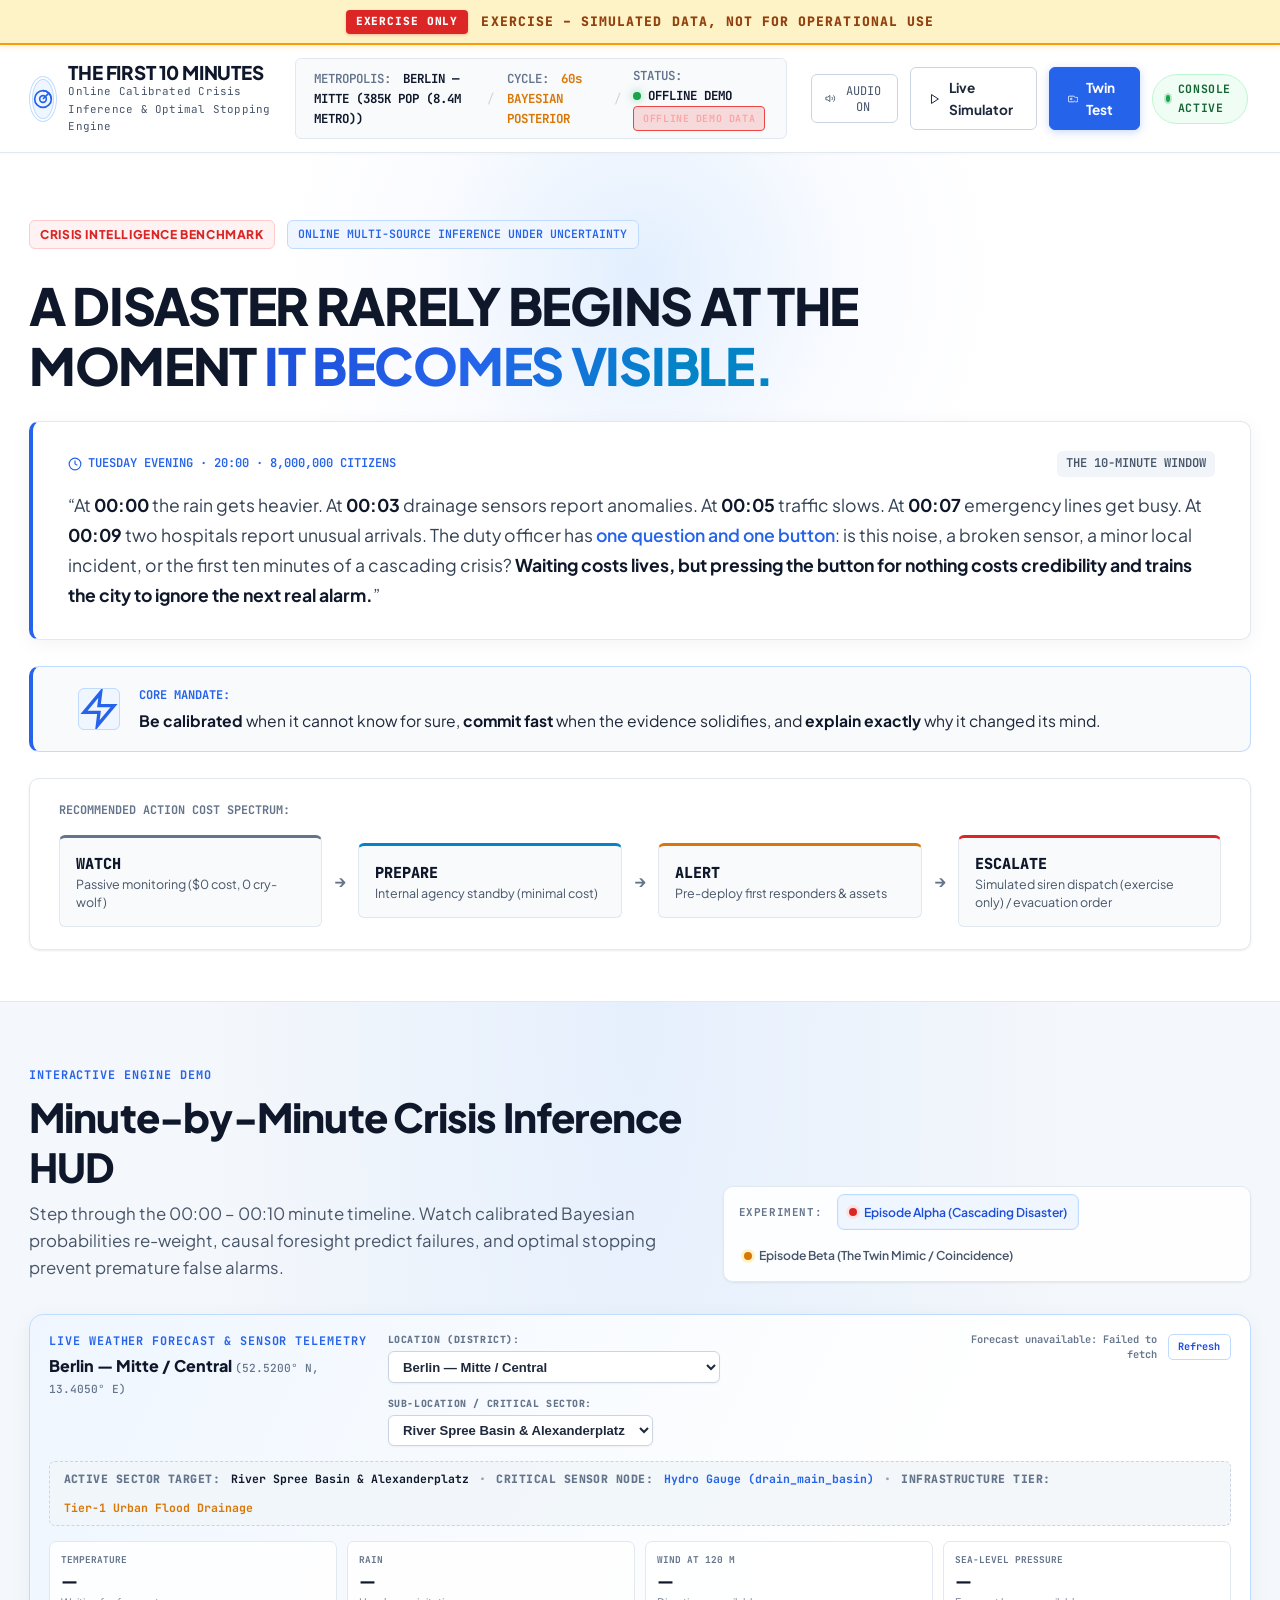
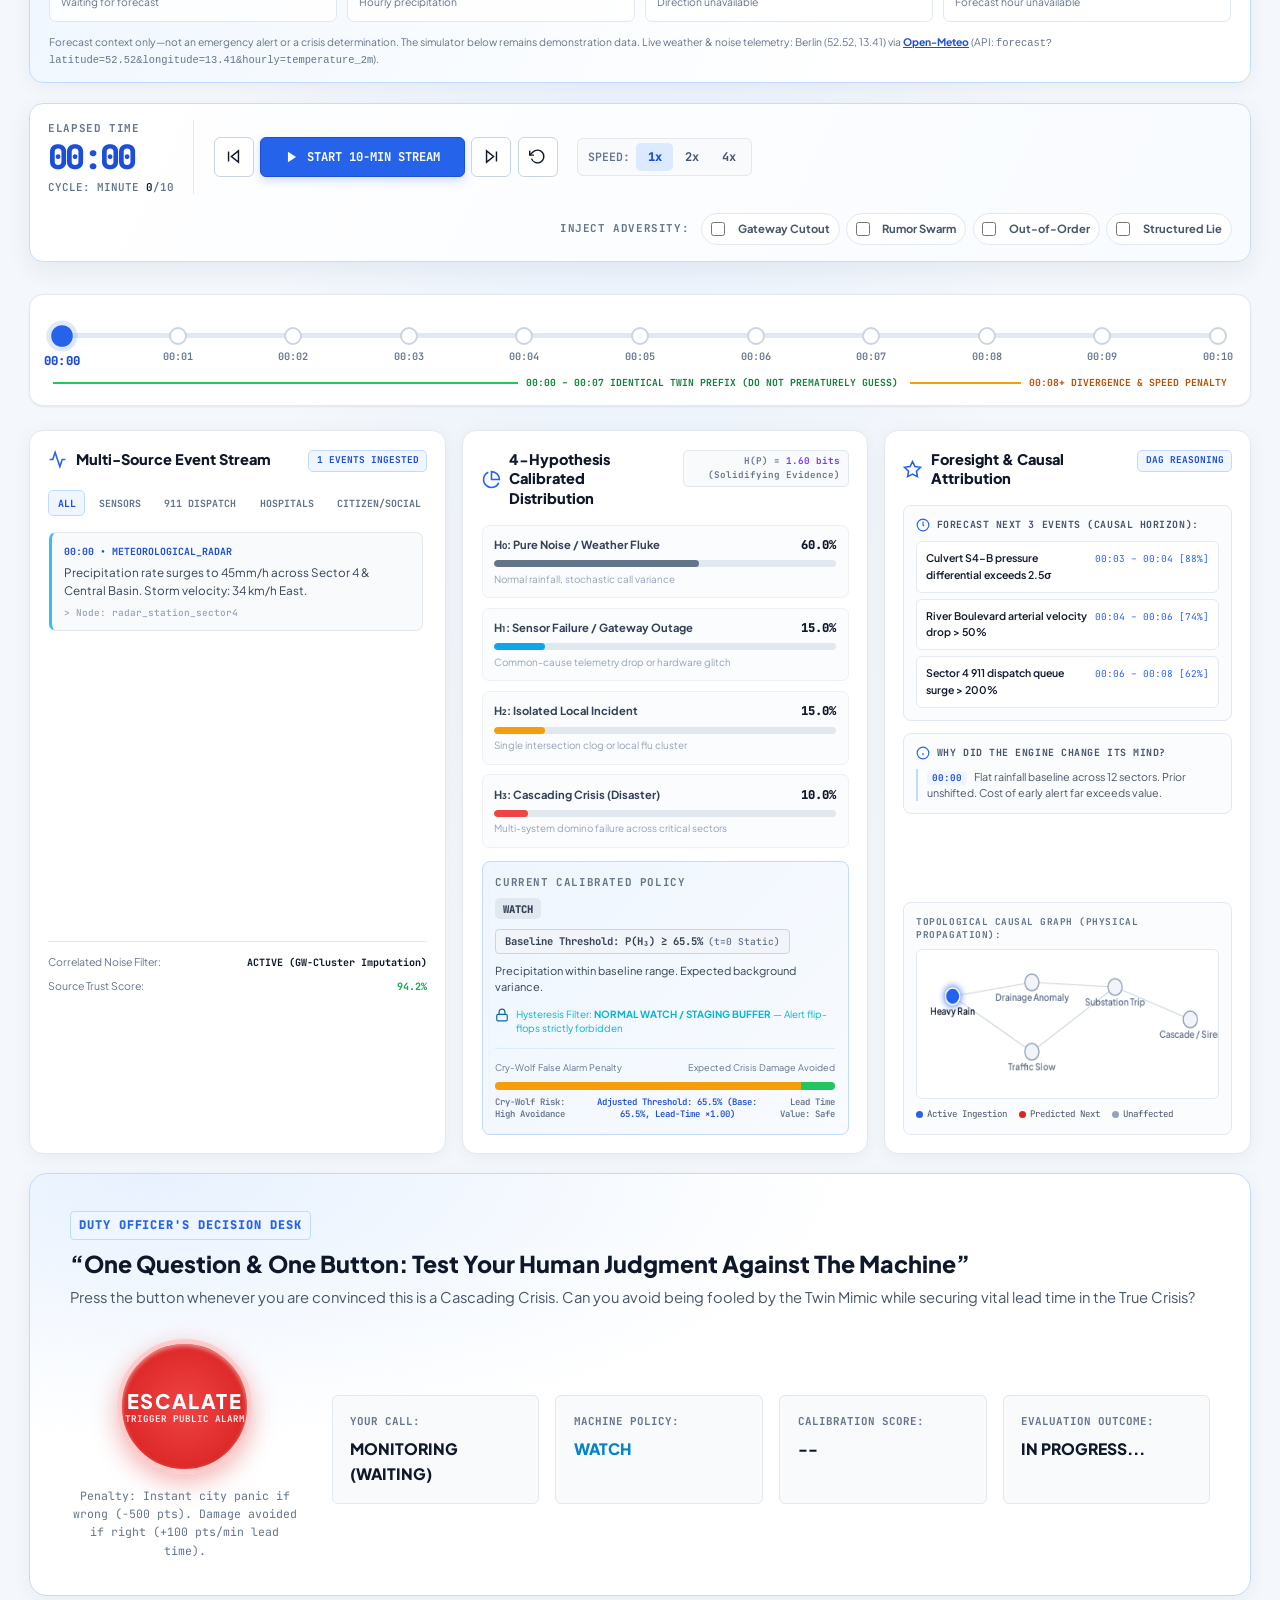
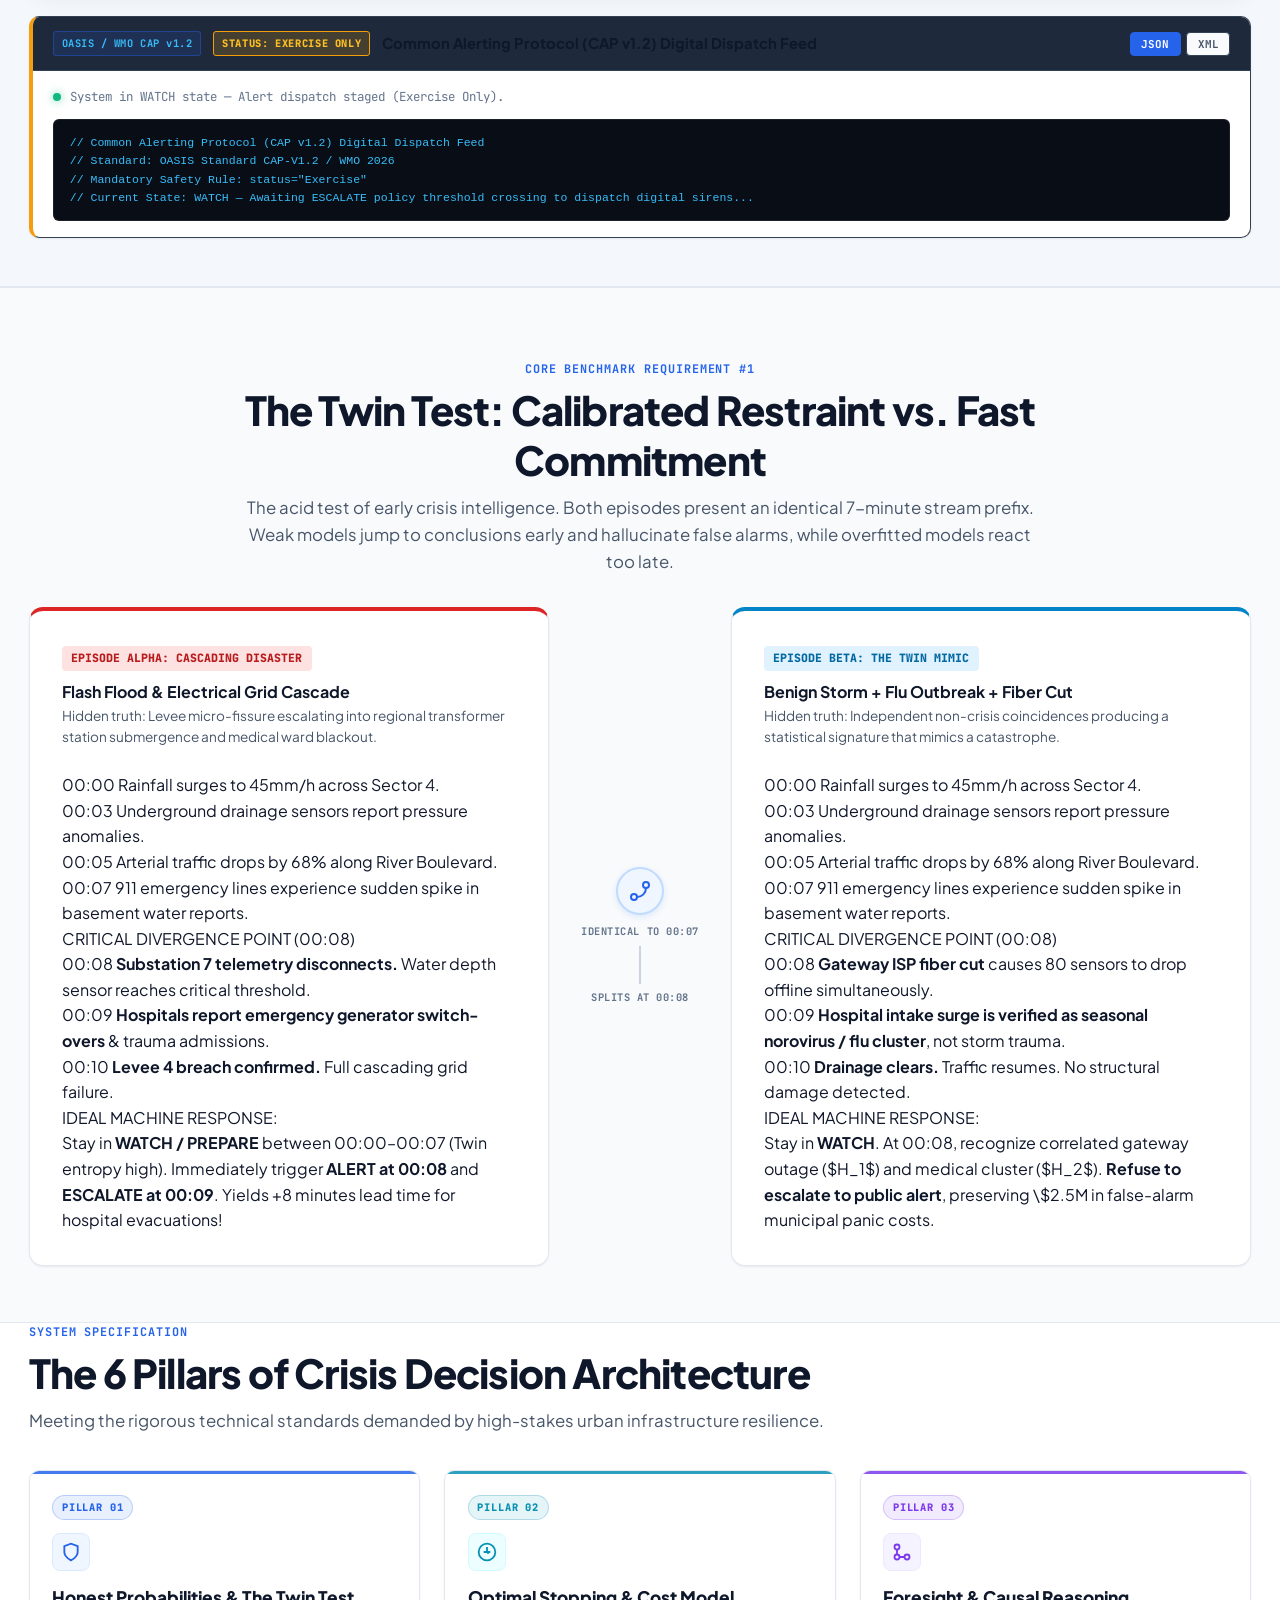
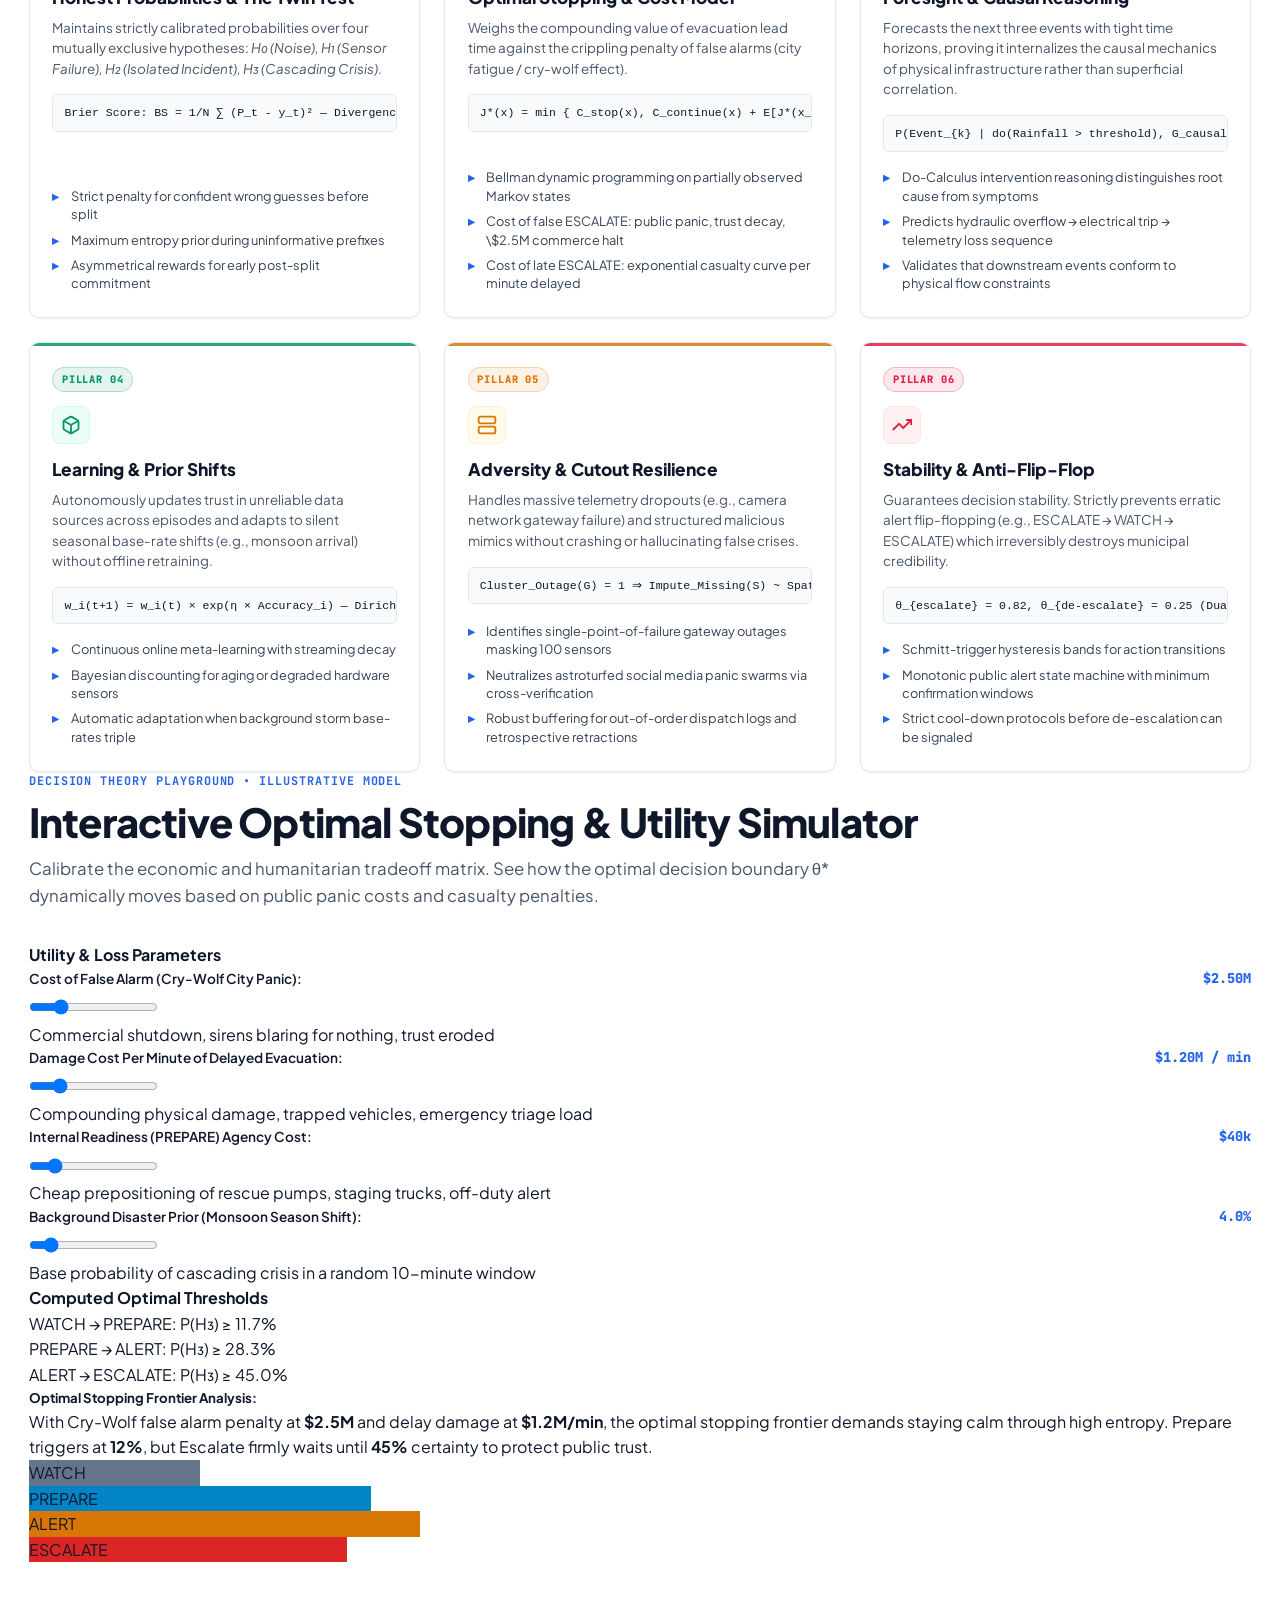
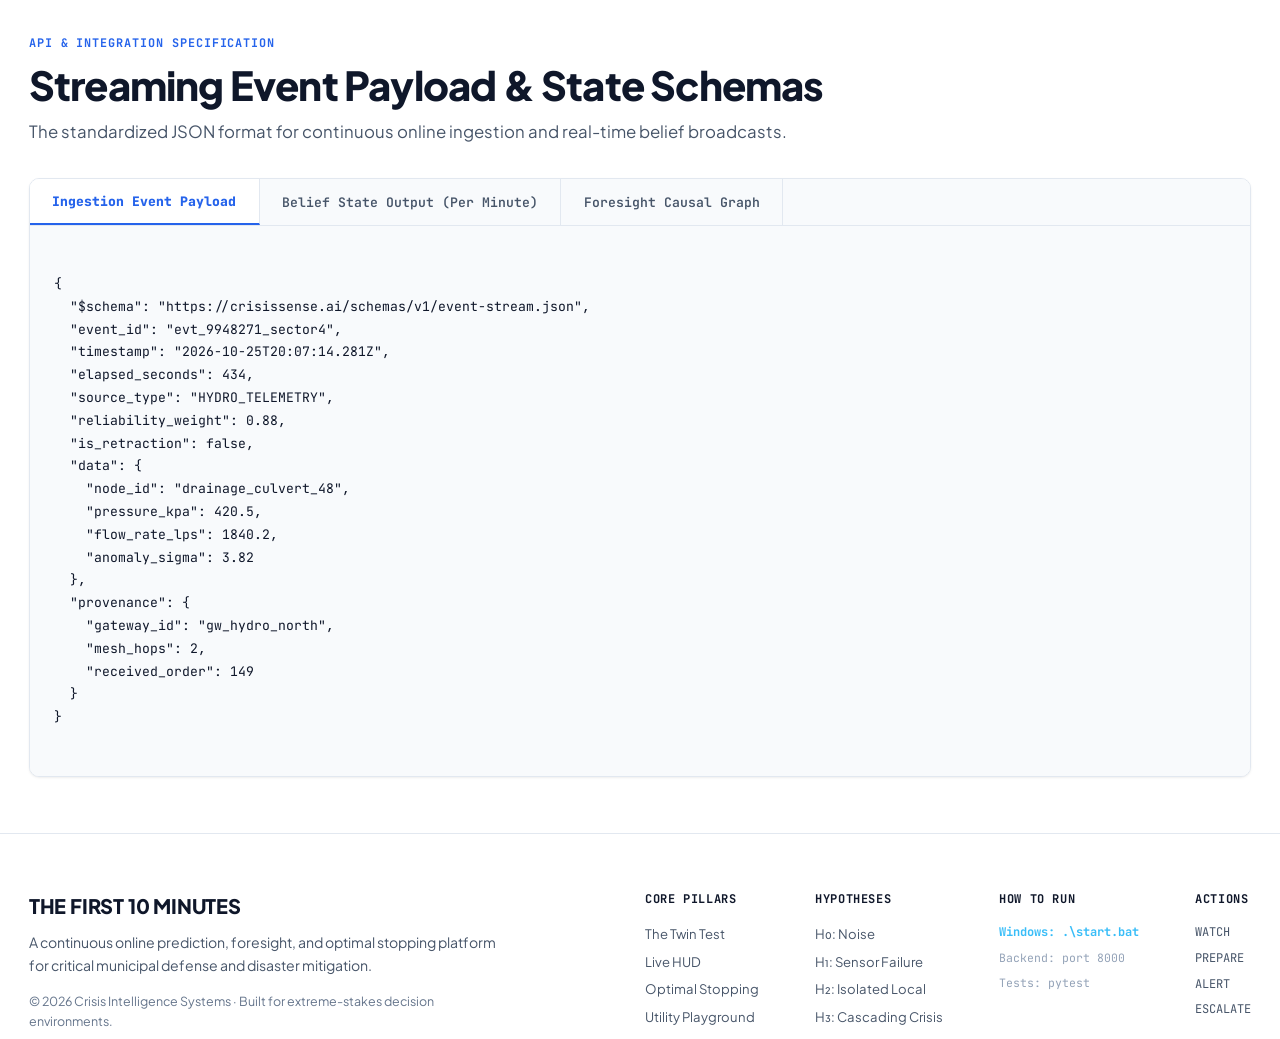
==== commit 3f094dfe: "feat(location): add worldwide and Indian metropolises with critical infrastructure sectors" ====
--- a/index.html
+++ b/index.html
@@ -187,13 +187,34 @@
             <div class="location-select-wrap">
               <label for="selectLocation" class="loc-label">LOCATION (DISTRICT):</label>
               <select id="selectLocation" class="tactical-select">
-                <option value="berlin_mitte" selected>Berlin &mdash; Mitte / Central</option>
-                <option value="berlin_spandau">Berlin &mdash; Spandau / West</option>
-                <option value="berlin_kreuzberg">Berlin &mdash; Friedrichshain-Kreuzberg</option>
-                <option value="berlin_charlottenburg">Berlin &mdash; Charlottenburg</option>
-                <option value="berlin_tempelhof">Berlin &mdash; Tempelhof-Sch&ouml;neberg</option>
-                <option value="berlin_pankow">Berlin &mdash; Pankow / North</option>
-                <option value="berlin_neukoelln">Berlin &mdash; Neuk&ouml;lln / South</option>
+                <optgroup label="🇩🇪 Germany — Berlin Districts (Primary)">
+                  <option value="berlin_mitte" selected>Berlin &mdash; Mitte / Central</option>
+                  <option value="berlin_spandau">Berlin &mdash; Spandau / West</option>
+                  <option value="berlin_kreuzberg">Berlin &mdash; Friedrichshain-Kreuzberg</option>
+                  <option value="berlin_charlottenburg">Berlin &mdash; Charlottenburg</option>
+                  <option value="berlin_tempelhof">Berlin &mdash; Tempelhof-Sch&ouml;neberg</option>
+                  <option value="berlin_pankow">Berlin &mdash; Pankow / North</option>
+                  <option value="berlin_neukoelln">Berlin &mdash; Neuk&ouml;lln / South</option>
+                </optgroup>
+                <optgroup label="🇮🇳 India — Major Metropolises (Priority)">
+                  <option value="india_nagpur">Nagpur &mdash; Zero Mile / Central Hub</option>
+                  <option value="india_mumbai">Mumbai &mdash; MMR Coastal Region</option>
+                  <option value="india_delhi">New Delhi &mdash; National Capital Region (NCR)</option>
+                  <option value="india_bengaluru">Bengaluru &mdash; Tech &amp; Lake Cascade Corridor</option>
+                  <option value="india_chennai">Chennai &mdash; Coastal Estuary Region</option>
+                  <option value="india_hyderabad">Hyderabad &mdash; Deccan Cyber Corridor</option>
+                  <option value="india_kolkata">Kolkata &mdash; Hooghly Delta Region</option>
+                  <option value="india_pune">Pune &mdash; Mula-Mutha Metropolitan Area</option>
+                </optgroup>
+                <optgroup label="🌍 Global Crisis Metropolises">
+                  <option value="world_london">London &mdash; Greater London, UK</option>
+                  <option value="world_newyork">New York &mdash; NYC Metro, USA</option>
+                  <option value="world_tokyo">Tokyo &mdash; Greater Tokyo Area, Japan</option>
+                  <option value="world_paris">Paris &mdash; &Icirc;le-de-France, France</option>
+                  <option value="world_singapore">Singapore &mdash; Marina &amp; Islandwide</option>
+                  <option value="world_dubai">Dubai &mdash; Central &amp; Coastal, UAE</option>
+                  <option value="world_sydney">Sydney &mdash; Hawkesbury &amp; Harbor, Australia</option>
+                </optgroup>
               </select>
             </div>
 
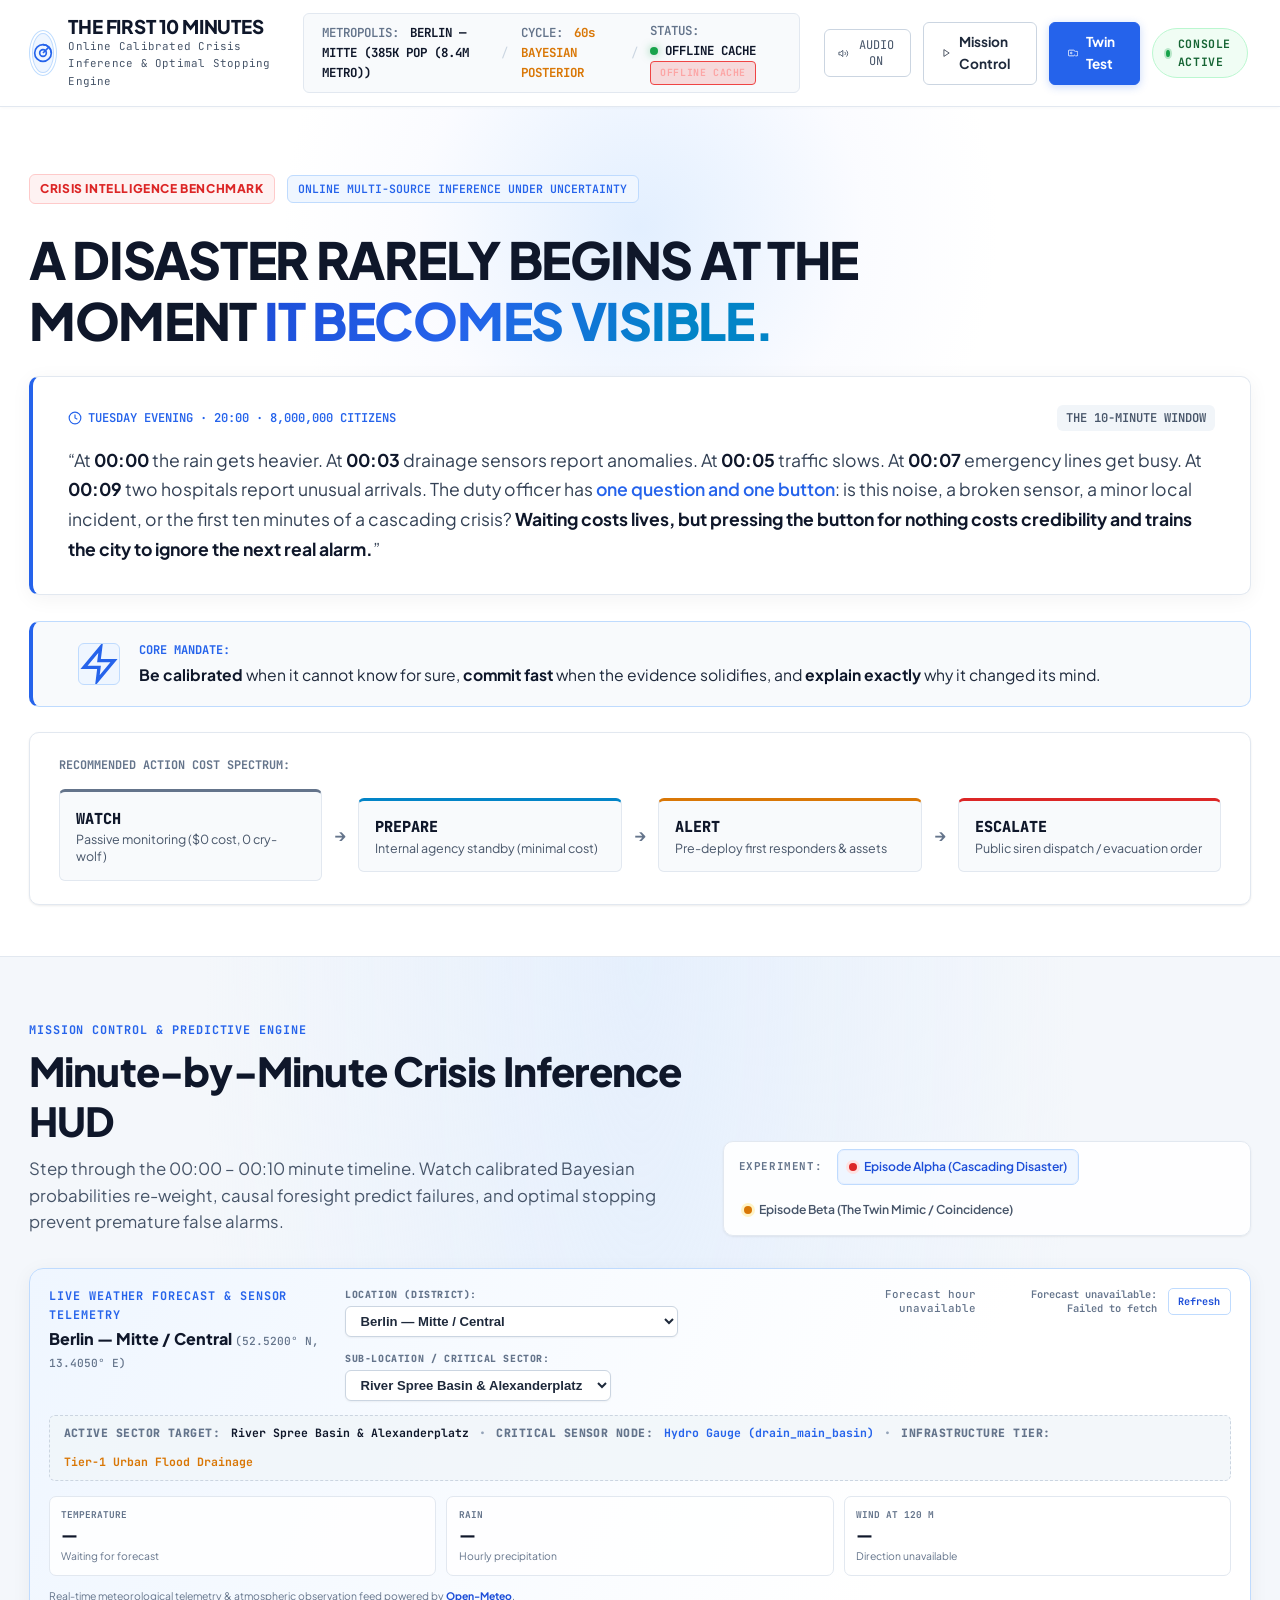
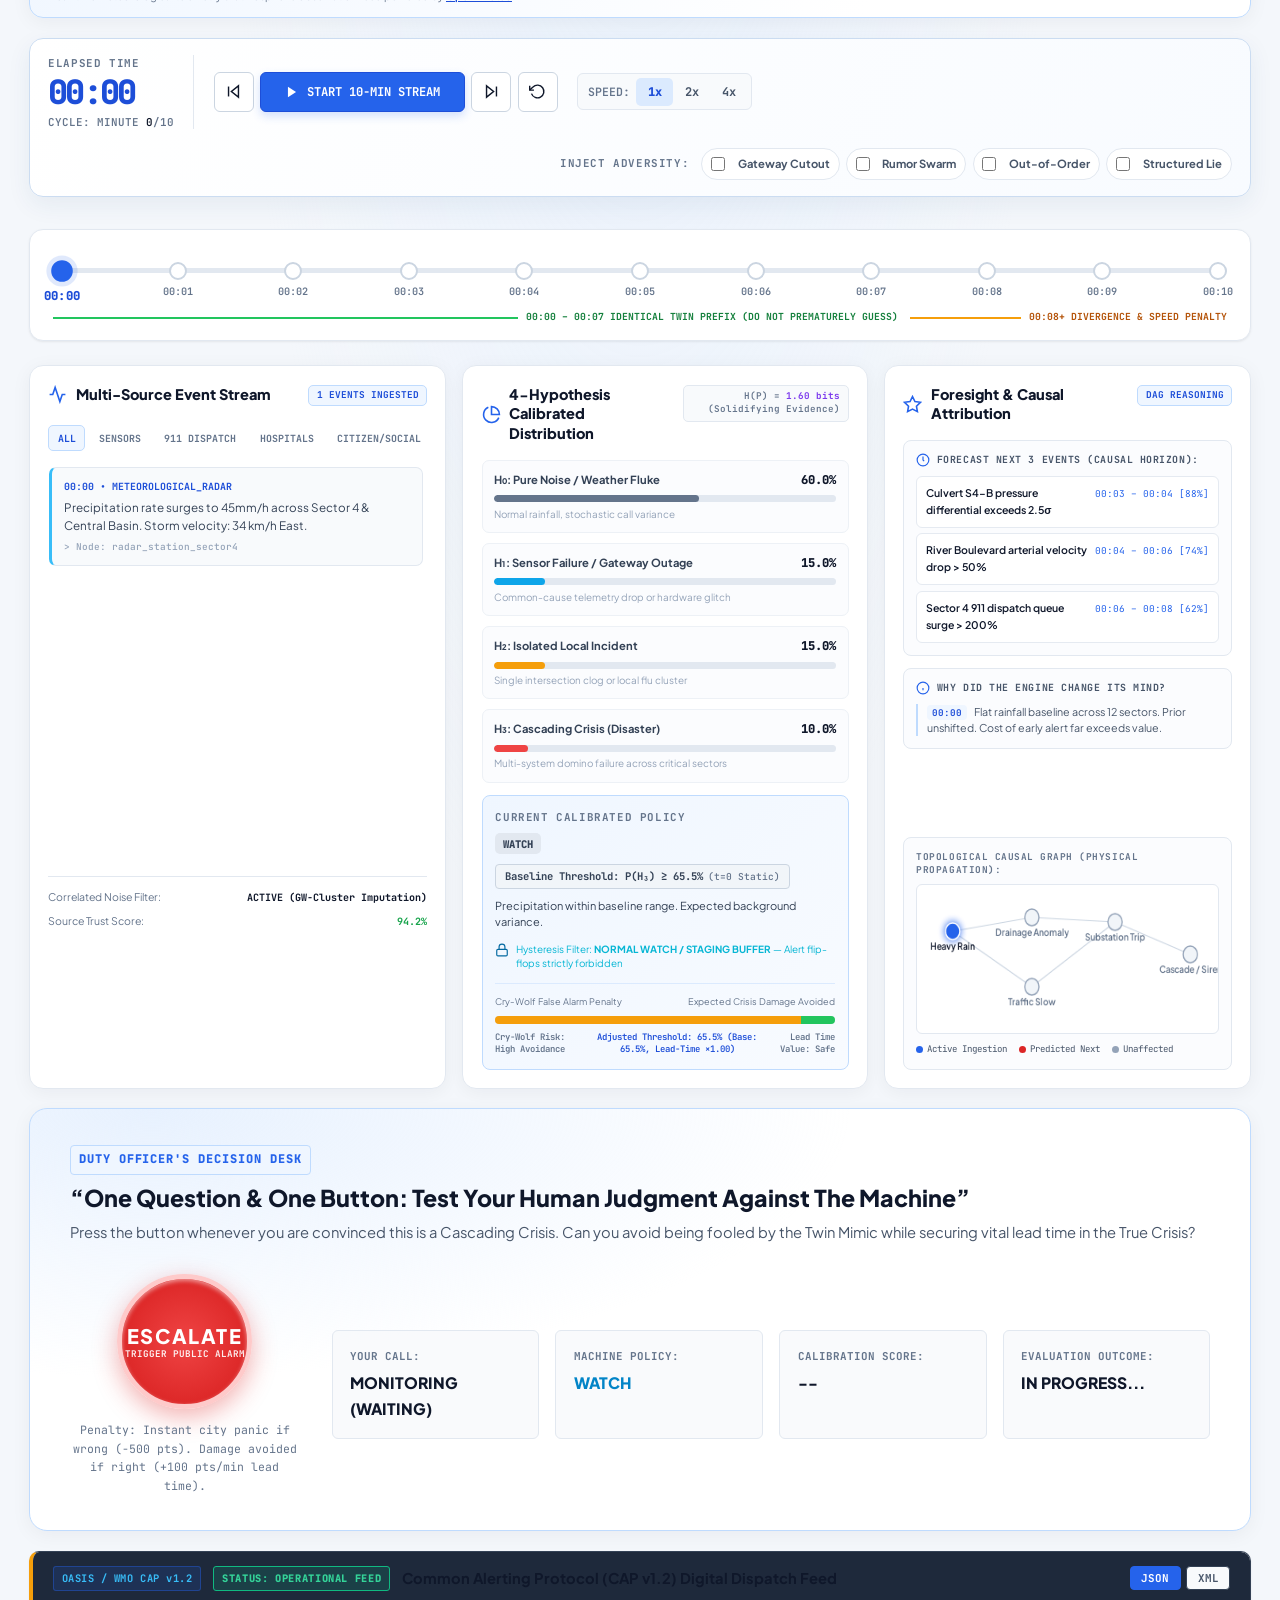
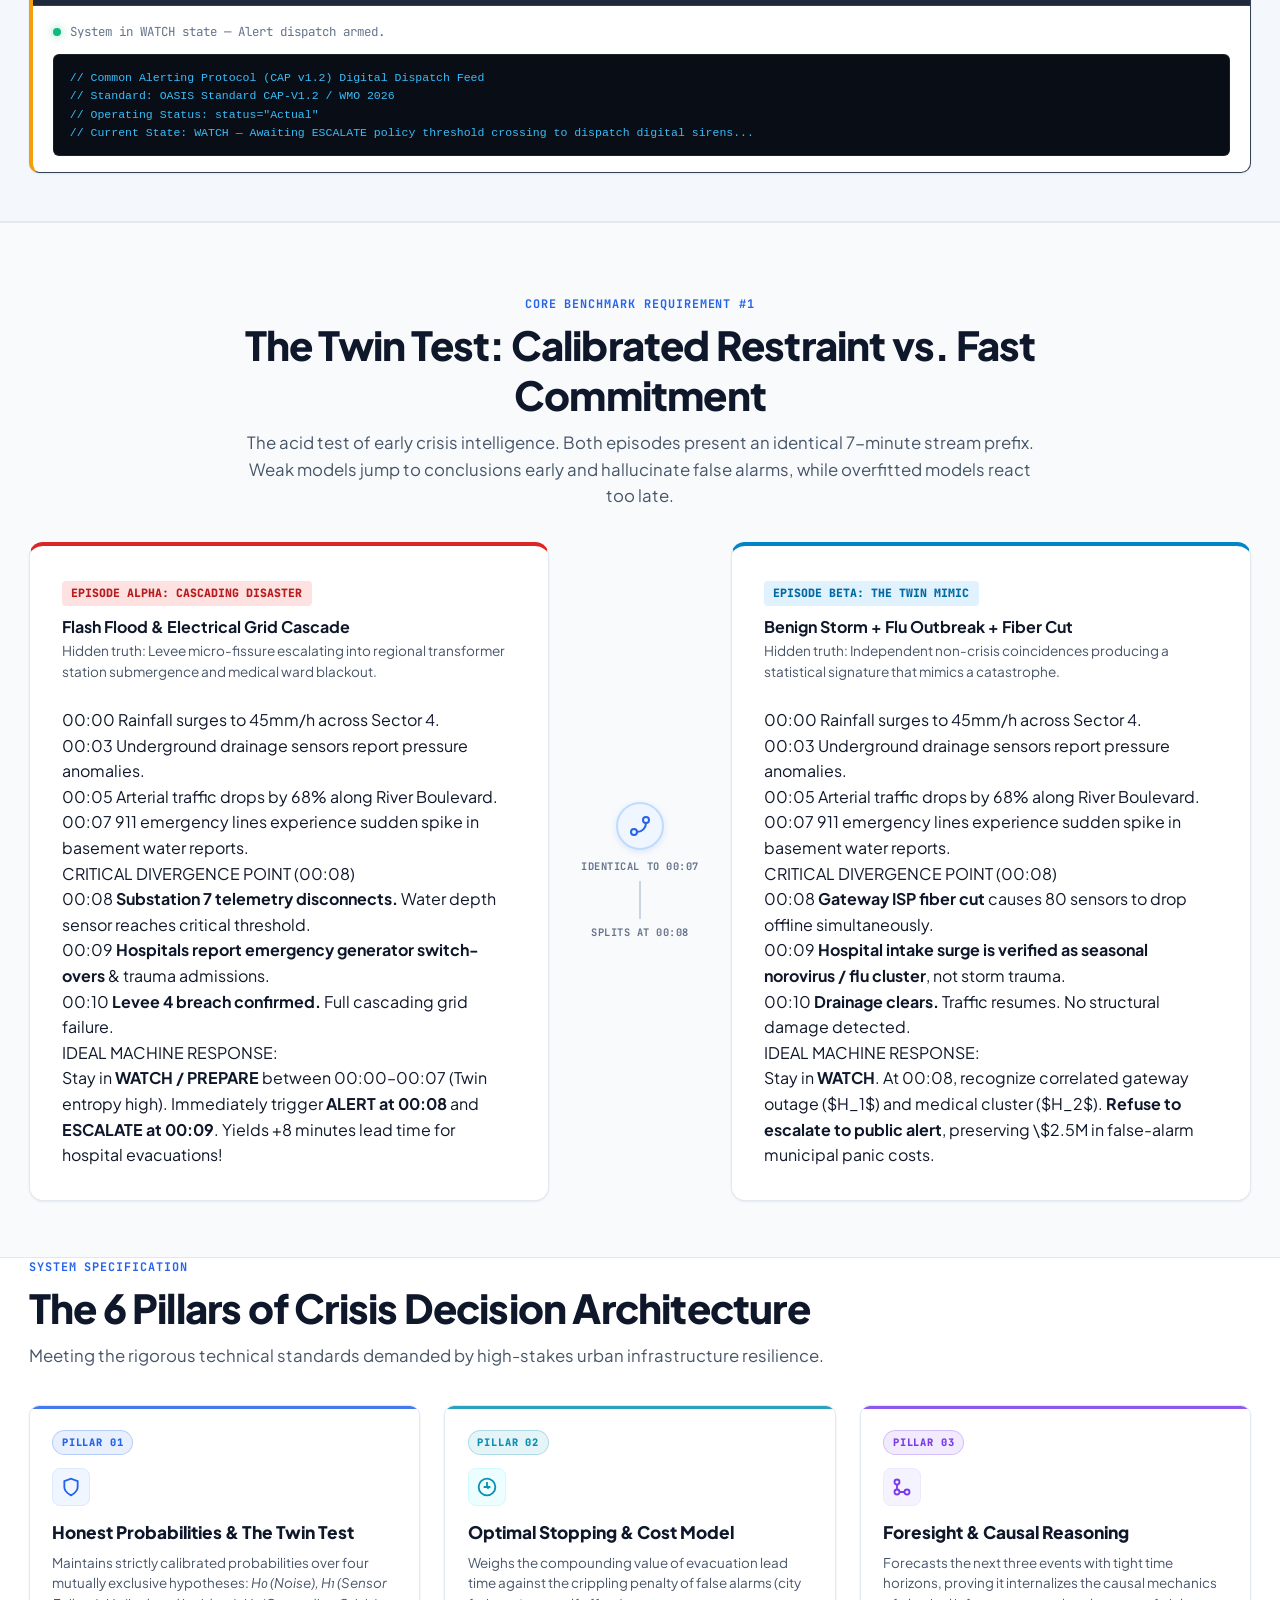
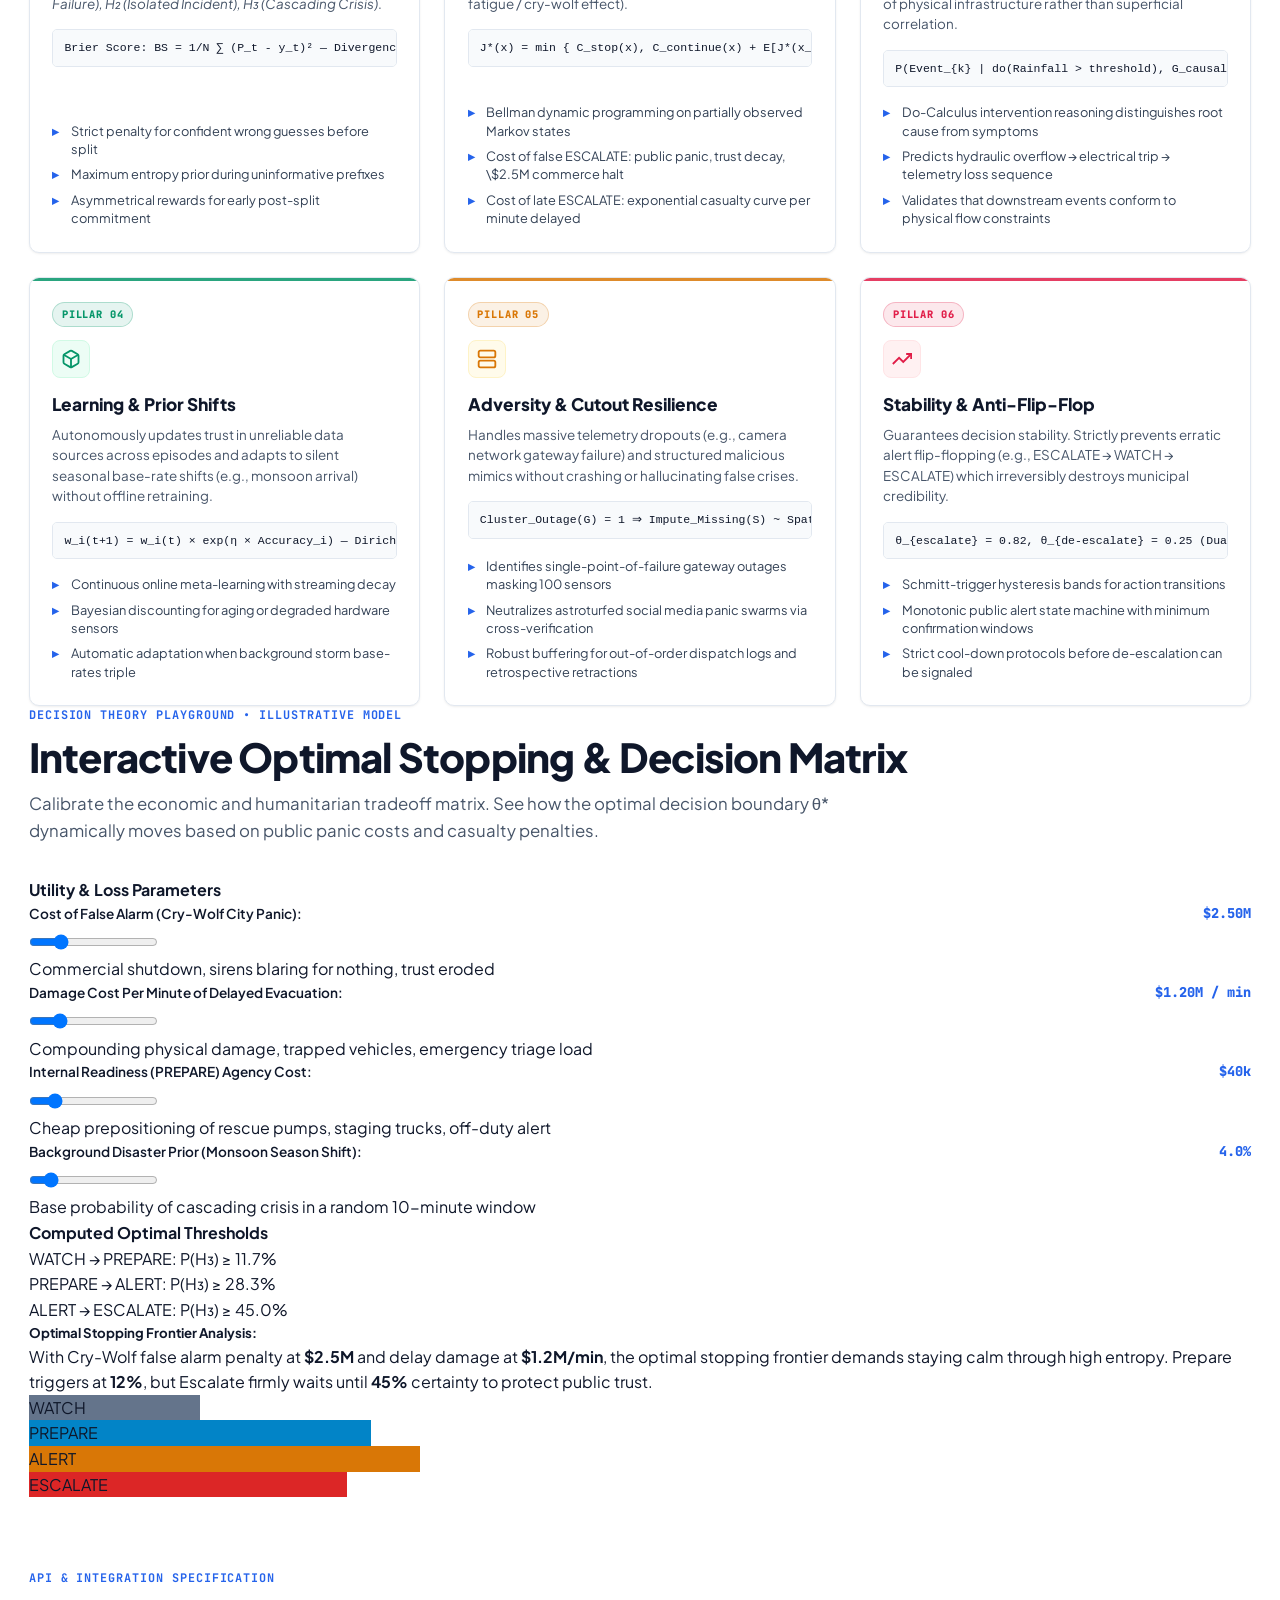
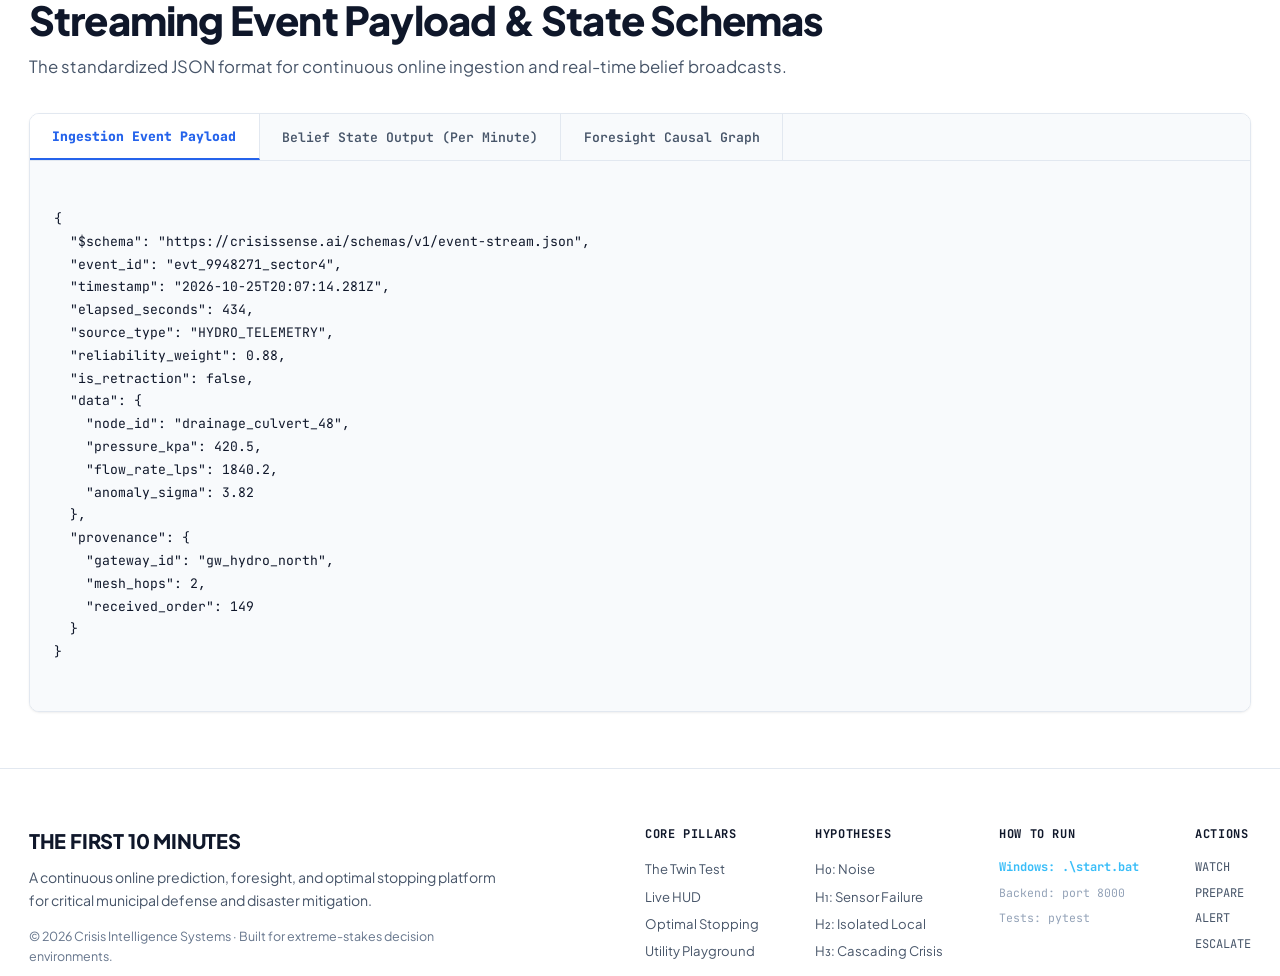
==== commit 47cf71b6: "feat(ui): remove exercise/demo banners, rename simulation labels to operational terminology, and rem" ====
--- a/index.html
+++ b/index.html
@@ -12,11 +12,6 @@
 </head>
 <body class="tactical-theme">
 
-  <!-- MANDATORY EXERCISE BANNER -->
-  <div class="exercise-safety-banner" role="alert">
-    <span class="safety-badge">EXERCISE ONLY</span>
-    <span class="safety-text">EXERCISE &ndash; SIMULATED DATA, NOT FOR OPERATIONAL USE</span>
-  </div>
 
   <!-- TOP NAV BAR -->
   <header class="top-nav">
@@ -53,7 +48,7 @@
         <span class="status-indicator live" id="systemStatusIndicator">
           <span class="pulse-dot"></span> <span id="systemStatusText">LIVE ENGINE</span>
         </span>
-        <span id="offlineBadge" class="offline-badge" style="display: none;">OFFLINE DEMO DATA</span>
+        <span id="offlineBadge" class="offline-badge" style="display: none;">OFFLINE CACHE</span>
       </div>
     </div>
 
@@ -69,7 +64,7 @@
 
       <a href="#simulator" class="btn btn-outline nav-btn">
         <svg viewBox="0 0 24 24" fill="none" stroke="currentColor" stroke-width="2"><polygon points="5 3 19 12 5 21 5 3"></polygon></svg>
-        Live Simulator
+        Mission Control
       </a>
 
       <a href="#twin-test" class="btn btn-primary nav-btn">
@@ -147,7 +142,7 @@
           <div class="spectrum-arrow">&rarr;</div>
           <div class="spectrum-step step-escalate" data-action="ESCALATE">
             <div class="step-code">ESCALATE</div>
-            <div class="step-desc">Simulated siren dispatch (exercise only) / evacuation order</div>
+            <div class="step-desc">Public siren dispatch / evacuation order</div>
           </div>
         </div>
       </div>
@@ -159,7 +154,7 @@
     <div class="container">
       <div class="section-header">
         <div>
-          <div class="section-eyebrow">INTERACTIVE ENGINE DEMO</div>
+          <div class="section-eyebrow">MISSION CONTROL &amp; PREDICTIVE ENGINE</div>
           <h2 class="section-title">Minute-by-Minute Crisis Inference HUD</h2>
           <p class="section-lead">Step through the 00:00 &ndash; 00:10 minute timeline. Watch calibrated Bayesian probabilities re-weight, causal foresight predict failures, and optimal stopping prevent premature false alarms.</p>
         </div>
@@ -227,6 +222,7 @@
           </div>
 
           <div class="weather-update">
+            <span id="weatherForecastTime" class="weather-forecast-time">Forecast hour unavailable</span>
             <span id="weatherStatus" role="status">Loading forecast&hellip;</span>
             <button type="button" class="weather-refresh-button" id="weatherRefreshBtn">Refresh</button>
           </div>
@@ -260,16 +256,11 @@
             <strong id="weatherWind">&mdash;</strong>
             <span id="weatherWindDirection">Direction unavailable</span>
           </div>
-          <div class="weather-metric">
-            <span class="weather-metric-label">Sea-level pressure</span>
-            <strong id="weatherPressure">&mdash;</strong>
-            <span id="weatherForecastTime">Forecast hour unavailable</span>
-          </div>
-        </div>
-        <p class="weather-disclaimer">Forecast context only&mdash;not an emergency alert or a crisis determination. The simulator below remains demonstration data. Live weather & noise telemetry: Berlin (52.52, 13.41) via <a href="https://open-meteo.com/" target="_blank" rel="noopener noreferrer">Open-Meteo</a> (API: <code>forecast?latitude=52.52&amp;longitude=13.41&amp;hourly=temperature_2m</code>).</p>
+        </div>
+        <p class="weather-disclaimer">Real-time meteorological telemetry &amp; atmospheric observation feed powered by <a href="https://open-meteo.com/" target="_blank" rel="noopener noreferrer">Open-Meteo</a>.</p>
       </section>
 
-      <!-- SIMULATOR CONTROL BAR -->
+      <!-- MISSION CONTROL BAR -->
       <div class="sim-control-dock">
         <!-- Time Display -->
         <div class="sim-time-display">
@@ -317,7 +308,7 @@
               <span class="toggle-track"></span>
               <span class="toggle-text">Rumor Swarm</span>
             </label>
-            <label class="toggle-pill" title="Simulate delayed 911 dispatch logs & out-of-order packets">
+            <label class="toggle-pill" title="Emulate delayed 911 dispatch logs & out-of-order packets">
               <input type="checkbox" id="toggleStreamJitter">
               <span class="toggle-track"></span>
               <span class="toggle-text">Out-of-Order</span>
@@ -567,7 +558,7 @@
             </div>
             <div class="score-card">
               <div class="score-label">EVALUATION OUTCOME:</div>
-              <div class="score-val" id="dutyOutcomeText">SIMULATING...</div>
+              <div class="score-val" id="dutyOutcomeText">COMPUTING...</div>
             </div>
           </div>
         </div>
@@ -577,7 +568,7 @@
         <div class="cap-panel-header">
           <div class="cap-header-left">
             <span class="cap-standard-badge">OASIS / WMO CAP v1.2</span>
-            <span class="cap-exercise-badge">STATUS: EXERCISE ONLY</span>
+            <span class="cap-exercise-badge">STATUS: OPERATIONAL FEED</span>
             <h4 class="cap-title">Common Alerting Protocol (CAP v1.2) Digital Dispatch Feed</h4>
           </div>
           <div class="cap-format-toggle">
@@ -588,7 +579,7 @@
         <div class="cap-panel-body">
           <div class="cap-status-summary" id="capStatusSummary">
             <span class="cap-pulse-indicator" id="capPulseIndicator"></span>
-            <span id="capStatusText">System in WATCH state &mdash; Alert dispatch staged (Exercise Only).</span>
+            <span id="capStatusText">System in WATCH state &mdash; Alert dispatch armed.</span>
           </div>
           <pre class="cap-code-block"><code id="capCodeContent">// Awaiting ESCALATE policy threshold crossing to dispatch standardized CAP v1.2 alert payload...</code></pre>
         </div>
@@ -858,7 +849,7 @@
     <div class="container">
       <div class="section-header">
         <div class="section-eyebrow">DECISION THEORY PLAYGROUND &bull; ILLUSTRATIVE MODEL</div>
-        <h2 class="section-title">Interactive Optimal Stopping &amp; Utility Simulator</h2>
+        <h2 class="section-title">Interactive Optimal Stopping &amp; Decision Matrix</h2>
         <p class="section-lead">Calibrate the economic and humanitarian tradeoff matrix. See how the optimal decision boundary &theta;* dynamically moves based on public panic costs and casualty penalties.</p>
       </div>
 
--- a/styles.css
+++ b/styles.css
@@ -2617,8 +2617,14 @@
 
 .weather-metrics {
   display: grid;
-  grid-template-columns: repeat(4, minmax(0, 1fr));
+  grid-template-columns: repeat(3, minmax(0, 1fr));
   gap: 0.65rem;
+}
+
+.weather-forecast-time {
+  color: var(--text-faint, #64748b);
+  font: 500 0.68rem var(--font-mono, monospace);
+  margin-right: 0.4rem;
 }
 
 .weather-metric {
@@ -3399,9 +3405,9 @@
 }
 
 .cap-exercise-badge {
-  background: rgba(245, 158, 11, 0.18);
-  border: 1px solid #f59e0b;
-  color: #fbbf24;
+  background: rgba(16, 185, 129, 0.16);
+  border: 1px solid #10b981;
+  color: #34d399;
   font-family: var(--font-mono, monospace);
   font-size: 0.65rem;
   font-weight: 800;
